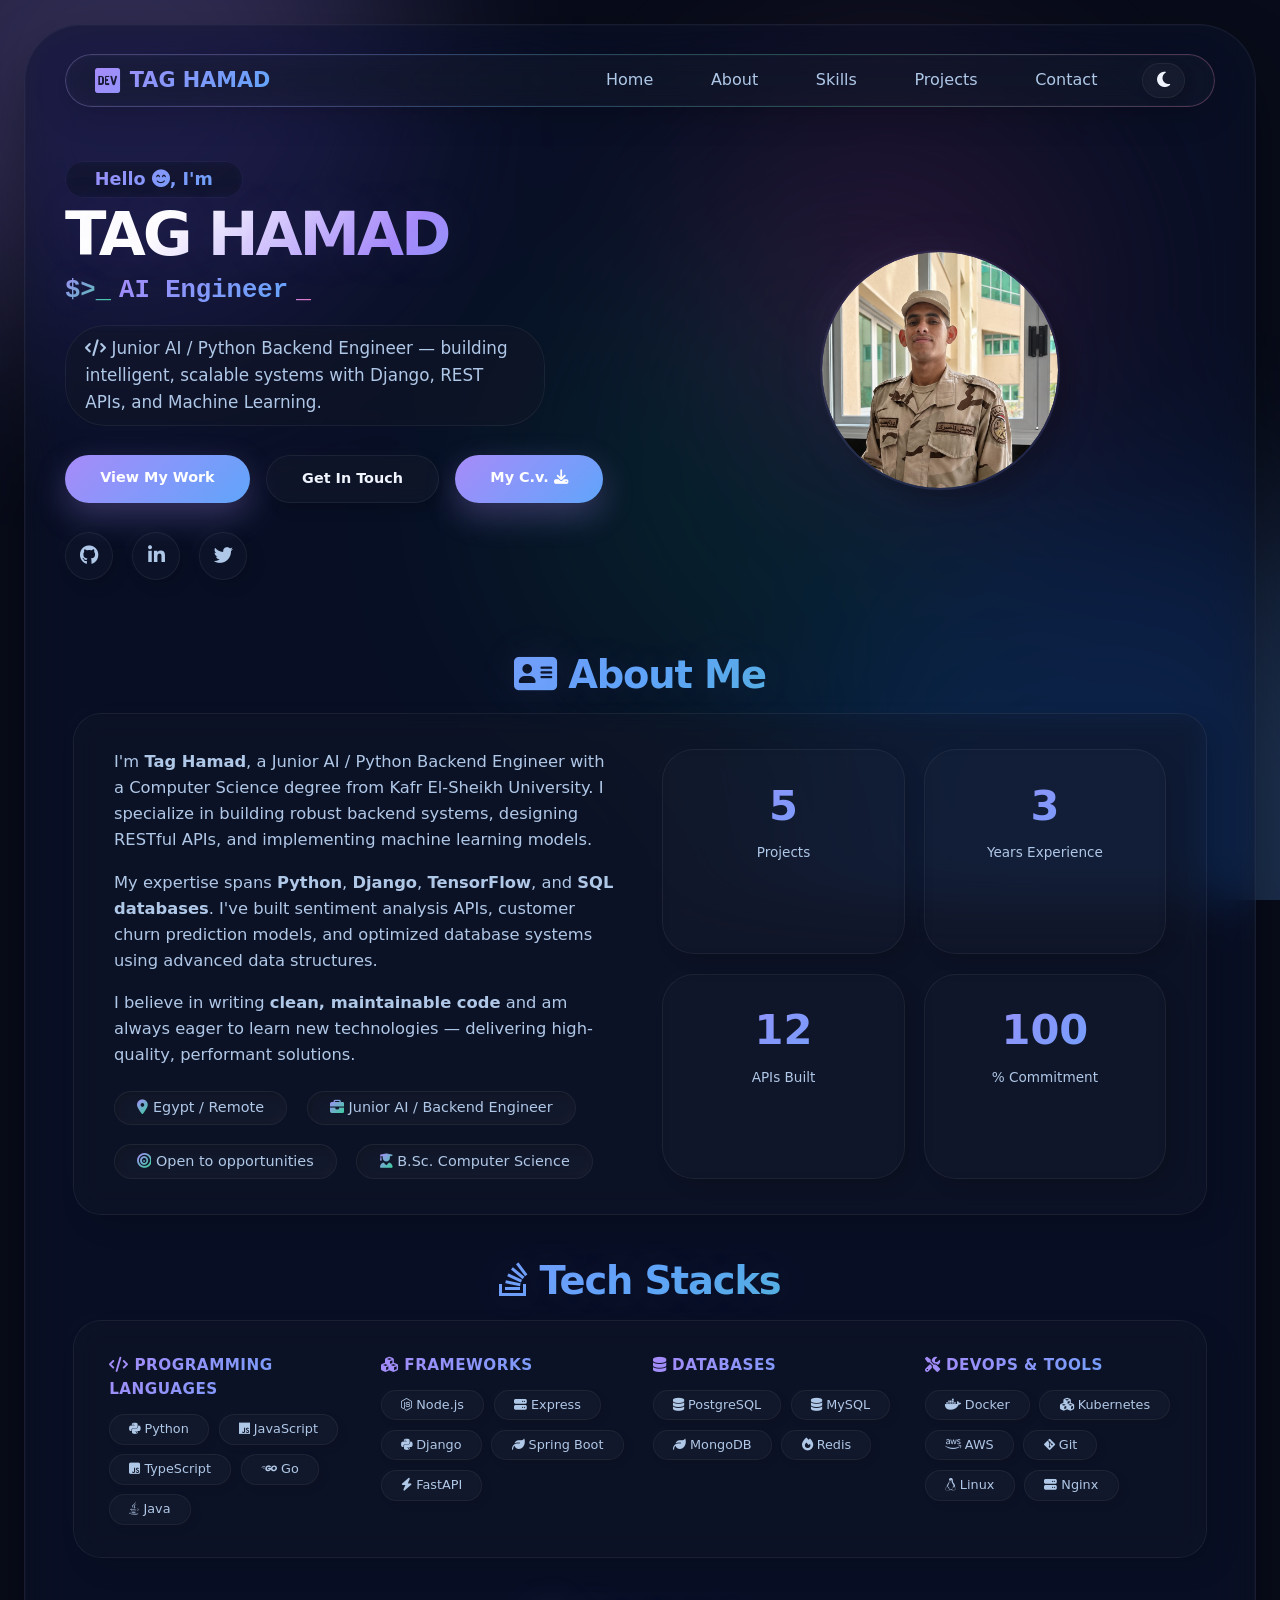
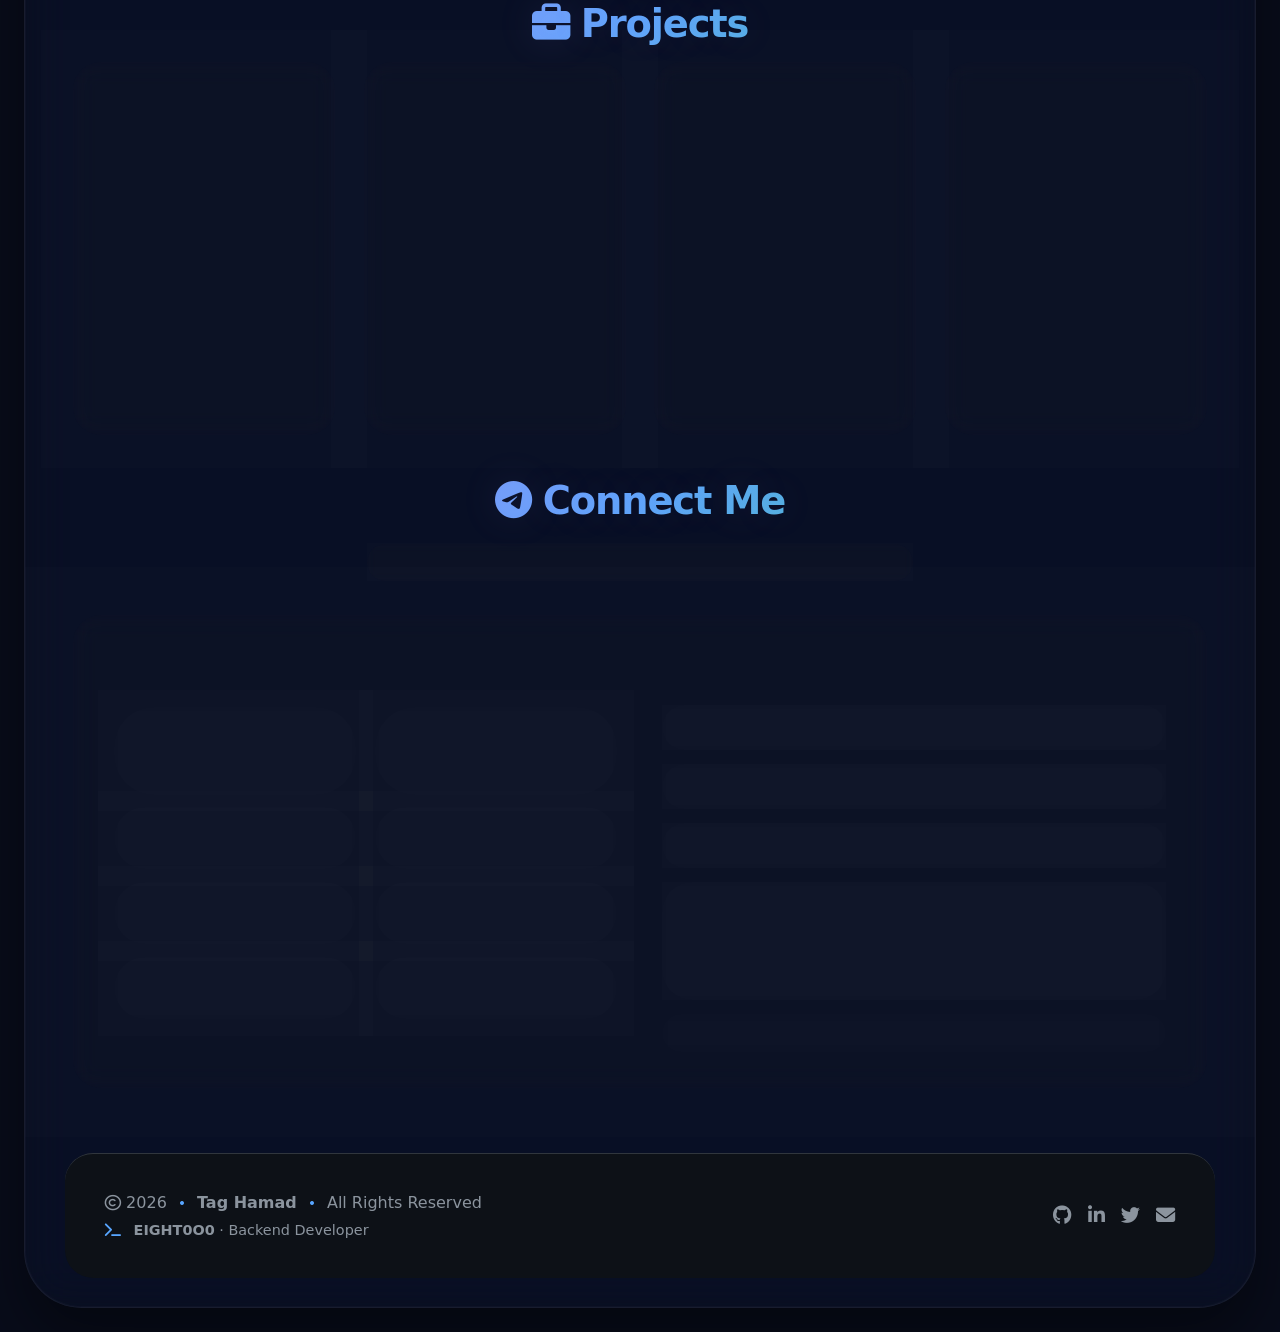
==== index.html @ 9bf2189f "Update index.html" ====
<!DOCTYPE html>
<html lang="en">

<head>
  <meta charset="UTF-8" />
  <meta name="viewport" content="width=device-width, initial-scale=1.0" />
  <link rel="shortcut icon" type="image/png" href="icon.png" />

  <title>Tag Hamad | Backend Developer</title>
  <!-- Font Awesome 6 (free) -->
  <link rel="stylesheet" href="https://cdnjs.cloudflare.com/ajax/libs/font-awesome/6.5.0/css/all.min.css" />
  <style>
    /* ----- RESET & BASE (Neo-Glass Aurora) ----- */
    * {
      margin: 0;
      padding: 0;
      box-sizing: border-box;
    }

    :root {
      --bg-primary: #080c1a;
      --bg-secondary: #0f1628;
      --glass-bg: rgba(13, 19, 35, 0.55);
      --glass-border: rgba(255, 255, 255, 0.06);
      --text-primary: #f0f4ff;
      --text-secondary: #b0c8e8;
      --shadow-light: rgba(255, 255, 255, 0.03);
      --shadow-dark: rgba(0, 0, 0, 0.6);
      --aurora-1: #a78bfa;
      --aurora-2: #60a5fa;
      --aurora-3: #34d399;
      --aurora-4: #f472b6;
      --neumo-light: rgba(255, 255, 255, 0.04);
      --neumo-dark: rgba(0, 0, 0, 0.4);
      --radius: 28px;
      --transition: 0.3s cubic-bezier(0.25, 0.46, 0.45, 0.94);
    }

    [data-theme="light"] {
      --bg-primary: #eef2f8;
      --bg-secondary: #ffffff;
      --glass-bg: rgba(255, 255, 255, 0.45);
      --glass-border: rgba(255, 255, 255, 0.15);
      --text-primary: #0b1a2e;
      --text-secondary: #2c405e;
      --shadow-light: rgba(255, 255, 255, 0.4);
      --shadow-dark: rgba(0, 0, 0, 0.08);
      --neumo-light: rgba(255, 255, 255, 0.5);
      --neumo-dark: rgba(0, 0, 0, 0.08);
    }

    body {
      font-family: 'Segoe UI', system-ui, -apple-system, sans-serif;
      background: var(--bg-primary);
      color: var(--text-primary);
      line-height: 1.6;
      transition: background 0.4s, color 0.4s;
      min-height: 100vh;
      padding: 1.5rem;
      position: relative;
      overflow-x: hidden;
    }

    /* ----- AURORA BACKGROUND (animated) ----- */
    .aurora-bg {
      position: fixed;
      inset: 0;
      z-index: 0;
      pointer-events: none;
      overflow: hidden;
    }

    .aurora-bg .layer {
      position: absolute;
      border-radius: 50%;
      filter: blur(100px);
      opacity: 0.25;
      animation: auroraDrift 22s ease-in-out infinite alternate;
    }

    .aurora-bg .l1 {
      width: 550px;
      height: 550px;
      top: -200px;
      left: -150px;
      background: var(--aurora-1);
      animation-duration: 26s;
    }

    .aurora-bg .l2 {
      width: 650px;
      height: 650px;
      bottom: -250px;
      right: -150px;
      background: var(--aurora-2);
      animation-duration: 30s;
      animation-delay: -6s;
    }

    .aurora-bg .l3 {
      width: 450px;
      height: 450px;
      top: 30%;
      left: 40%;
      background: var(--aurora-3);
      animation-duration: 20s;
      animation-delay: -10s;
      opacity: 0.15;
    }

    .aurora-bg .l4 {
      width: 400px;
      height: 400px;
      top: 10%;
      right: 15%;
      background: var(--aurora-4);
      animation-duration: 24s;
      animation-delay: -4s;
      opacity: 0.18;
    }

    @keyframes auroraDrift {
      0% {
        transform: translate(0, 0) scale(1) rotate(0deg);
      }

      33% {
        transform: translate(40px, -50px) scale(1.15) rotate(6deg);
      }

      66% {
        transform: translate(-30px, 30px) scale(0.9) rotate(-4deg);
      }

      100% {
        transform: translate(20px, -20px) scale(1.08) rotate(3deg);
      }
    }

    /* ----- GLASS WRAPPER (neumorphic + glass) ----- */
    .glass-wrapper {
      max-width: 1300px;
      margin: 0 auto;
      background: var(--glass-bg);
      backdrop-filter: blur(24px) saturate(200%);
      -webkit-backdrop-filter: blur(24px) saturate(200%);
      border-radius: 3.6rem;
      padding: 1.8rem 2.5rem 1.8rem;
      border: 1px solid var(--glass-border);
      box-shadow:
        0 30px 60px rgba(0, 0, 0, 0.4),
        inset 0 0 0 1px rgba(255, 255, 255, 0.02);
      transition: background 0.4s, box-shadow 0.4s;
      position: relative;
      z-index: 1;
    }

    .container {
      max-width: 1200px;
      margin: 0 auto;
      padding: 0 8px;
    }

    a {
      text-decoration: none;
      color: inherit;
    }

    /* ----- TYPOGRAPHY (aurora gradients) ----- */
    .section-title {
      font-size: 2.4rem;
      font-weight: 700;
      text-align: center;
      margin-bottom: 0.5rem;
      letter-spacing: -0.03em;
      background: linear-gradient(135deg, var(--aurora-1), var(--aurora-2), var(--aurora-3));
      -webkit-background-clip: text;
      -webkit-text-fill-color: transparent;
      background-clip: text;
      text-shadow: 0 0 40px rgba(167, 139, 250, 0.12);
    }

    /* ----- NAV (glass + neumorphic) ----- */
    .navbar {
      margin-bottom: 2.2rem;
      background: rgba(255, 255, 255, 0.02);
      backdrop-filter: blur(18px);
      -webkit-backdrop-filter: blur(18px);
      border-radius: 80px;
      padding: 0.5rem 1.8rem;
      border: 1px solid var(--glass-border);
      box-shadow:
        0 8px 32px rgba(0, 0, 0, 0.2),
        inset 0 0 0 1px rgba(255, 255, 255, 0.02);
      transition: background 0.3s;
      position: relative;
    }

    .navbar::before {
      content: '';
      position: absolute;
      inset: -1px;
      border-radius: 80px;
      padding: 1px;
      background: linear-gradient(90deg, var(--aurora-1), var(--aurora-2), var(--aurora-3), var(--aurora-4));
      -webkit-mask: linear-gradient(#fff 0 0) content-box, linear-gradient(#fff 0 0);
      -webkit-mask-composite: xor;
      mask-composite: exclude;
      pointer-events: none;
      opacity: 0.25;
    }

    .nav-container {
      display: flex;
      justify-content: space-between;
      align-items: center;
      flex-wrap: wrap;
    }

    .logo {
      display: flex;
      align-items: center;
      gap: 10px;
      font-weight: 700;
      font-size: 1.3rem;
      background: linear-gradient(135deg, var(--aurora-1), var(--aurora-2));
      -webkit-background-clip: text;
      -webkit-text-fill-color: transparent;
      background-clip: text;
    }

    .logo-icon {
      width: 32px;
      height: 32px;
      object-fit: contain;
      filter: drop-shadow(0 0 16px rgba(167, 139, 250, 0.4));
    }

    .nav-links {
      display: flex;
      gap: 2rem;
      align-items: center;
      list-style: none;
    }

    .nav-links a {
      font-weight: 500;
      color: var(--text-secondary);
      padding: 0.4rem 0.8rem;
      border-radius: 40px;
      transition: var(--transition);
      position: relative;
    }

    .nav-links a::after {
      content: '';
      position: absolute;
      bottom: 2px;
      left: 50%;
      width: 0;
      height: 2px;
      background: linear-gradient(90deg, var(--aurora-1), var(--aurora-2));
      transition: var(--transition);
      transform: translateX(-50%);
    }

    .nav-links a:hover {
      color: var(--text-primary);
    }

    .nav-links a:hover::after {
      width: 60%;
    }

    .theme-toggle {
      background: rgba(255, 255, 255, 0.02);
      border: 1px solid var(--glass-border);
      color: var(--text-primary);
      padding: 6px 14px;
      border-radius: 40px;
      cursor: pointer;
      font-size: 1.1rem;
      backdrop-filter: blur(6px);
      transition: var(--transition);
      box-shadow: 4px 4px 8px rgba(0, 0, 0, 0.15), -4px -4px 8px rgba(255, 255, 255, 0.02);
    }

    .theme-toggle:hover {
      border-color: var(--aurora-1);
      box-shadow: inset 4px 4px 8px rgba(0, 0, 0, 0.15), inset -4px -4px 8px rgba(255, 255, 255, 0.02);
    }

    /* Hamburger – clean & transforms to X */
    .hamburger {
      display: none;
      flex-direction: column;
      gap: 5px;
      cursor: pointer;
      padding: 6px 8px;
      border-radius: 12px;
      background: transparent;
      border: none;
      transition: var(--transition);
    }

    .hamburger span {
      display: block;
      width: 28px;
      height: 3px;
      background: var(--text-primary);
      border-radius: 6px;
      transition: 0.3s ease;
      transform-origin: center;
    }

    /* X state (active) */
    .hamburger.active span:nth-child(1) {
      transform: rotate(45deg) translate(5px, 5px);
    }

    .hamburger.active span:nth-child(2) {
      opacity: 0;
      transform: scaleX(0);
    }

    .hamburger.active span:nth-child(3) {
      transform: rotate(-45deg) translate(6px, -6px);
    }

    /* ----- HERO ----- */
    .hero {
      padding: 1.2rem 0 2rem;
    }

    .hero-container {
      display: grid;
      grid-template-columns: 1fr 1fr;
      gap: 3rem;
      align-items: center;
    }

    .hero-greeting {
      display: inline-block;
      padding: 0.2rem 1.8rem;
      border-radius: 60px;
      font-size: 1.1rem;
      font-weight: 600;
      background: linear-gradient(135deg, var(--aurora-1), var(--aurora-2));
      -webkit-background-clip: text;
      -webkit-text-fill-color: transparent;
      background-clip: text;
      border: 1px solid rgba(167, 139, 250, 0.08);
      backdrop-filter: blur(4px);
    }

    .hero-name {
      font-size: 3.8rem;
      font-weight: 800;
      letter-spacing: -0.05em;
      line-height: 1.1;
      background: linear-gradient(135deg, #fff 20%, var(--aurora-1), var(--aurora-2));
      -webkit-background-clip: text;
      -webkit-text-fill-color: transparent;
      background-clip: text;
      margin: 0.2rem 0 0.2rem;
      text-shadow: 0 0 50px rgba(167, 139, 250, 0.1);
    }

    .hero-title-wrapper {
      display: flex;
      align-items: center;
      gap: 8px;
      font-family: 'Courier New', monospace;
      font-size: 1.6rem;
      font-weight: 600;
      margin: 0.2rem 0 0.8rem;
      flex-wrap: wrap;
    }

    .prompt {
      background: linear-gradient(135deg, var(--aurora-1), var(--aurora-3));
      -webkit-background-clip: text;
      -webkit-text-fill-color: transparent;
      background-clip: text;
      text-shadow: 0 0 30px rgba(167, 139, 250, 0.2);
    }

    #typingText {
      background: linear-gradient(135deg, var(--aurora-1), var(--aurora-2));
      -webkit-background-clip: text;
      -webkit-text-fill-color: transparent;
      background-clip: text;
      white-space: nowrap;
      overflow: hidden;
      text-overflow: ellipsis;
      max-width: 280px;
    }

    .cursor {
      display: inline-block;
      font-size: 1.6rem;
      font-weight: 700;
      animation: blink 0.8s step-end infinite;
      background: linear-gradient(135deg, var(--aurora-1), var(--aurora-4));
      -webkit-background-clip: text;
      -webkit-text-fill-color: transparent;
      background-clip: text;
    }

    .cursor::before {
      content: '_';
    }

    @keyframes blink {

      0%,
      100% {
        opacity: 1;
      }

      50% {
        opacity: 0;
      }
    }

    .hero-desc {
      color: var(--text-secondary);
      font-size: 1.05rem;
      max-width: 480px;
      margin-bottom: 1.8rem;
      padding: 0.6rem 1.2rem;
      border-radius: 40px;
      background: rgba(255, 255, 255, 0.01);
      border: 1px solid var(--glass-border);
      backdrop-filter: blur(4px);
    }

    .hero-buttons {
      display: flex;
      flex-wrap: wrap;
      gap: 1rem;
      margin-bottom: 1.8rem;
    }

    .btn {
      display: inline-block;
      padding: 0.7rem 2.2rem;
      border-radius: 60px;
      font-weight: 700;
      font-size: 0.9rem;
      background: rgba(255, 255, 255, 0.02);
      border: 1px solid var(--glass-border);
      backdrop-filter: blur(8px);
      color: var(--text-primary);
      transition: var(--transition);
      cursor: pointer;
      box-shadow: 6px 6px 14px rgba(0, 0, 0, 0.2), -6px -6px 14px rgba(255, 255, 255, 0.02);
    }

    .btn-primary {
      background: linear-gradient(135deg, var(--aurora-1), var(--aurora-2));
      color: #fff;
      border: none;
      box-shadow: 0 12px 32px rgba(167, 139, 250, 0.3), 6px 6px 14px rgba(0, 0, 0, 0.15);
    }

    .btn-primary:hover {
      transform: translateY(-3px) scale(1.02);
      box-shadow: 0 18px 44px rgba(167, 139, 250, 0.45);
    }

    .btn-secondary {
      background: rgba(255, 255, 255, 0.02);
      backdrop-filter: blur(8px);
    }

    .btn-secondary:hover {
      border-color: var(--aurora-1);
      color: var(--aurora-1);
      transform: translateY(-3px);
      box-shadow: inset 4px 4px 8px rgba(0, 0, 0, 0.15), inset -4px -4px 8px rgba(255, 255, 255, 0.02);
    }

    .hero-social {
      display: flex;
      gap: 1.2rem;
    }

    .hero-social a {
      display: flex;
      align-items: center;
      justify-content: center;
      width: 48px;
      height: 48px;
      border-radius: 50%;
      background: rgba(255, 255, 255, 0.02);
      border: 1px solid var(--glass-border);
      color: var(--text-secondary);
      font-size: 1.2rem;
      transition: var(--transition);
      box-shadow: 6px 6px 14px rgba(0, 0, 0, 0.15), -6px -6px 14px rgba(255, 255, 255, 0.02);
    }

    .hero-social a:hover {
      background: linear-gradient(135deg, var(--aurora-1), var(--aurora-2));
      color: #fff;
      border-color: transparent;
      transform: translateY(-4px) scale(1.05);
      box-shadow: 0 12px 32px rgba(167, 139, 250, 0.3);
    }

    .avatar-circle {
      width: 240px;
      height: 240px;
      border-radius: 50%;
      background: rgba(255, 255, 255, 0.02);
      border: 2px solid rgba(167, 139, 250, 0.1);
      box-shadow:
        0 0 60px rgba(167, 139, 250, 0.05),
        12px 12px 24px rgba(0, 0, 0, 0.3),
        -12px -12px 24px rgba(255, 255, 255, 0.02);
      display: flex;
      align-items: center;
      justify-content: center;
      overflow: hidden;
      transition: var(--transition);
      margin: 0 auto;
      position: relative;
    }

    .avatar-circle::after {
      content: '';
      position: absolute;
      inset: -3px;
      border-radius: 50%;
      padding: 3px;
      background: linear-gradient(135deg, var(--aurora-1), var(--aurora-2), var(--aurora-3));
      -webkit-mask: linear-gradient(#fff 0 0) content-box, linear-gradient(#fff 0 0);
      -webkit-mask-composite: xor;
      mask-composite: exclude;
      opacity: 0.2;
      animation: rotateBorder 10s linear infinite;
    }

    @keyframes rotateBorder {
      0% {
        transform: rotate(0deg);
      }

      100% {
        transform: rotate(360deg);
      }
    }

    .avatar-circle img {
      width: 100%;
      height: 100%;
      object-fit: cover;
      border-radius: 50%;
    }

    .avatar-circle:hover {
      transform: scale(1.02);
      box-shadow: 0 0 80px rgba(167, 139, 250, 0.12), 16px 16px 32px rgba(0, 0, 0, 0.3);
    }

    /* ----- ABOUT (glass + neumorphic) ----- */
    .about {
      margin: 2rem 0;
    }

    .about-grid {
      display: grid;
      grid-template-columns: 1fr 1fr;
      gap: 2.8rem;
      background: rgba(255, 255, 255, 0.01);
      backdrop-filter: blur(12px);
      border-radius: var(--radius);
      padding: 2.2rem 2.5rem;
      border: 1px solid var(--glass-border);
      box-shadow: 12px 12px 24px rgba(0, 0, 0, 0.15), -12px -12px 24px rgba(255, 255, 255, 0.01);
      transition: background 0.3s, box-shadow 0.3s;
    }

    .about-text p {
      color: var(--text-secondary);
      margin-bottom: 1rem;
      font-size: 1.02rem;
    }

    .about-details {
      display: flex;
      flex-wrap: wrap;
      gap: 1.2rem;
      margin-top: 1.4rem;
    }

    .about-details div {
      padding: 0.3rem 1.4rem;
      border-radius: 60px;
      background: rgba(255, 255, 255, 0.02);
      border: 1px solid var(--glass-border);
      backdrop-filter: blur(4px);
      font-size: 0.9rem;
      color: var(--text-secondary);
      box-shadow: inset 4px 4px 8px rgba(0, 0, 0, 0.08), inset -4px -4px 8px rgba(255, 255, 255, 0.02);
    }

    .about-details span {
      background: linear-gradient(135deg, var(--aurora-1), var(--aurora-3));
      -webkit-background-clip: text;
      -webkit-text-fill-color: transparent;
      background-clip: text;
    }

    .about-stats {
      display: grid;
      grid-template-columns: 1fr 1fr;
      gap: 1.2rem;
    }

    .stat-card {
      background: rgba(255, 255, 255, 0.01);
      backdrop-filter: blur(8px);
      border-radius: 2rem;
      padding: 1.4rem 0.5rem;
      text-align: center;
      border: 1px solid var(--glass-border);
      transition: var(--transition);
      box-shadow: 8px 8px 16px rgba(0, 0, 0, 0.1), -8px -8px 16px rgba(255, 255, 255, 0.01);
    }

    .stat-card:hover {
      border-color: var(--aurora-1);
      transform: translateY(-4px);
      box-shadow: 12px 12px 24px rgba(0, 0, 0, 0.15), -12px -12px 24px rgba(255, 255, 255, 0.01);
    }

    .stat-number {
      font-size: 2.6rem;
      font-weight: 800;
      background: linear-gradient(135deg, var(--aurora-1), var(--aurora-2));
      -webkit-background-clip: text;
      -webkit-text-fill-color: transparent;
      background-clip: text;
      display: block;
    }

    .stat-label {
      color: var(--text-secondary);
      font-weight: 500;
      font-size: 0.85rem;
    }

    /* ----- SKILLS ----- */
    .skills {
      margin: 2.2rem 0;
    }

    .skills-grid {
      display: grid;
      grid-template-columns: repeat(4, 1fr);
      gap: 1.6rem;
      background: rgba(255, 255, 255, 0.01);
      backdrop-filter: blur(12px);
      border-radius: var(--radius);
      padding: 2rem 2.2rem;
      border: 1px solid var(--glass-border);
      box-shadow: 12px 12px 24px rgba(0, 0, 0, 0.12), -12px -12px 24px rgba(255, 255, 255, 0.01);
    }

    .skill-category h3 {
      background: linear-gradient(135deg, var(--aurora-1), var(--aurora-2));
      -webkit-background-clip: text;
      -webkit-text-fill-color: transparent;
      background-clip: text;
      font-size: 0.95rem;
      text-transform: uppercase;
      letter-spacing: 0.5px;
      margin-bottom: 0.8rem;
    }

    .skill-tags {
      display: flex;
      flex-wrap: wrap;
      gap: 0.6rem;
    }

    .skill-tags span {
      background: rgba(255, 255, 255, 0.02);
      border: 1px solid var(--glass-border);
      padding: 0.25rem 1.2rem;
      border-radius: 30px;
      font-size: 0.8rem;
      color: var(--text-secondary);
      backdrop-filter: blur(4px);
      transition: var(--transition);
      box-shadow: 4px 4px 8px rgba(0, 0, 0, 0.06), -4px -4px 8px rgba(255, 255, 255, 0.01);
    }

    .skill-tags span:hover {
      border-color: var(--aurora-1);
      color: var(--text-primary);
      box-shadow: inset 4px 4px 8px rgba(0, 0, 0, 0.06), inset -4px -4px 8px rgba(255, 255, 255, 0.01);
    }

    /* ----- PROJECTS ----- */
    .projects {
      margin: 2.2rem 0;
    }

    .projects-grid {
      display: grid;
      grid-template-columns: repeat(auto-fill, minmax(250px, 1fr));
      gap: 1.8rem;
    }

    .project-card {
      background: rgba(255, 255, 255, 0.01);
      backdrop-filter: blur(12px);
      border-radius: var(--radius);
      padding: 1.8rem 1.6rem;
      border: 1px solid var(--glass-border);
      transition: var(--transition);
      box-shadow: 8px 8px 16px rgba(0, 0, 0, 0.1), -8px -8px 16px rgba(255, 255, 255, 0.01);
    }

    .project-card:hover {
      transform: translateY(-8px);
      border-color: var(--aurora-1);
      box-shadow: 16px 16px 32px rgba(0, 0, 0, 0.15), -16px -16px 32px rgba(255, 255, 255, 0.01);
    }

    .project-icon {
      font-size: 2.2rem;
      background: linear-gradient(135deg, var(--aurora-1), var(--aurora-2));
      -webkit-background-clip: text;
      -webkit-text-fill-color: transparent;
      background-clip: text;
      margin-bottom: 0.6rem;
    }

    .project-card h3 {
      font-size: 1.2rem;
      margin-bottom: 0.4rem;
    }

    .project-card p {
      color: var(--text-secondary);
      font-size: 0.9rem;
      margin-bottom: 1rem;
    }

    .project-tags {
      display: flex;
      flex-wrap: wrap;
      gap: 0.4rem;
      margin-bottom: 1rem;
    }

    .project-tags span {
      background: rgba(255, 255, 255, 0.02);
      padding: 0.1rem 0.9rem;
      border-radius: 30px;
      font-size: 0.7rem;
      border: 1px solid var(--glass-border);
      color: var(--text-secondary);
      box-shadow: 2px 2px 4px rgba(0, 0, 0, 0.04), -2px -2px 4px rgba(255, 255, 255, 0.01);
    }

    .project-link {
      background: linear-gradient(135deg, var(--aurora-1), var(--aurora-2));
      -webkit-background-clip: text;
      -webkit-text-fill-color: transparent;
      background-clip: text;
      font-weight: 600;
      border-bottom: 2px solid transparent;
      transition: var(--transition);
    }

    .project-link:hover {
      border-bottom-color: var(--aurora-1);
    }

    /* ===== CONTACT (updated with centered column titles) ===== */
    .contact {
      margin: 2.2rem 0 1rem;
    }

    .contact-sub {
      text-align: center;
      color: var(--text-secondary);
      font-size: 1.1rem;
      margin: 0.25rem auto 2.2rem auto;
      display: inline-block;
      padding: 0.2rem 2rem;
      border-radius: 60px;
      background: rgba(255, 255, 255, 0.01);
      border: 1px solid var(--glass-border);
      backdrop-filter: blur(4px);
      width: auto;
    }

    .contact-sub-wrapper {
      text-align: center;
    }

    .contact-grid {
      display: grid;
      grid-template-columns: 1fr 1fr;
      gap: 2.8rem;
      background: rgba(255, 255, 255, 0.01);
      backdrop-filter: blur(12px);
      border-radius: var(--radius);
      padding: 2.2rem 2.5rem;
      border: 1px solid var(--glass-border);
      box-shadow: 12px 12px 24px rgba(0, 0, 0, 0.12), -12px -12px 24px rgba(255, 255, 255, 0.01);
    }

    .column-title {
      font-size: 1.4rem;
      font-weight: 700;
      text-align: center;
      margin-bottom: 1.2rem;
      letter-spacing: -0.02em;
      background: linear-gradient(135deg, var(--aurora-1), var(--aurora-2));
      -webkit-background-clip: text;
      -webkit-text-fill-color: transparent;
      background-clip: text;
    }

    .contact-items-grid {
      display: grid;
      grid-template-columns: 1fr 1fr;
      gap: 0.8rem 1.2rem;
    }

    .contact-item {
      display: flex;
      align-items: center;
      gap: 12px;
      padding: 0.6rem 1rem;
      background: rgba(255, 255, 255, 0.01);
      border-radius: 40px;
      border: 1px solid var(--glass-border);
      backdrop-filter: blur(4px);
      transition: var(--transition);
      box-shadow: 4px 4px 8px rgba(0, 0, 0, 0.06), -4px -4px 8px rgba(255, 255, 255, 0.01);
    }

    .contact-item:hover {
      border-color: var(--aurora-1);
      transform: translateY(-2px);
      box-shadow: 8px 8px 16px rgba(0, 0, 0, 0.08), -8px -8px 16px rgba(255, 255, 255, 0.01);
    }

    .contact-item i {
      font-size: 1.1rem;
      width: 34px;
      height: 34px;
      display: flex;
      align-items: center;
      justify-content: center;
      background: linear-gradient(135deg, var(--aurora-1), var(--aurora-2));
      -webkit-background-clip: text;
      -webkit-text-fill-color: transparent;
      background-clip: text;
      flex-shrink: 0;
    }

    .contact-item h4 {
      font-size: 0.6rem;
      text-transform: uppercase;
      color: var(--text-secondary);
      letter-spacing: 0.3px;
    }

    .contact-item a {
      font-size: 0.8rem;
      color: var(--text-primary);
      word-break: break-word;
    }

    .contact-item a:hover {
      color: var(--aurora-1);
    }

    .contact-form {
      display: flex;
      flex-direction: column;
      gap: 0.9rem;
    }

    .contact-form input,
    .contact-form textarea {
      padding: 0.8rem 1.2rem;
      border-radius: 60px;
      background: rgba(255, 255, 255, 0.01);
      border: 1px solid var(--glass-border);
      color: var(--text-primary);
      font-size: 0.95rem;
      backdrop-filter: blur(4px);
      outline: none;
      transition: var(--transition);
      box-shadow: inset 4px 4px 8px rgba(0, 0, 0, 0.06), inset -4px -4px 8px rgba(255, 255, 255, 0.01);
    }

    .contact-form input:focus,
    .contact-form textarea:focus {
      border-color: var(--aurora-1);
      box-shadow: 0 0 0 3px rgba(167, 139, 250, 0.04), inset 4px 4px 8px rgba(0, 0, 0, 0.06);
    }

    .contact-form textarea {
      border-radius: 30px;
      resize: vertical;
    }

    .contact-form .btn {
      align-self: flex-start;
    }

    /* ----- FOOTER ----- */
    .footer {
      background: #0d1117;
      color: #8b949e;
      padding: 2rem 0;
      border-top: 1px solid #30363d;
      border-radius: var(--radius);
      margin-top: 4rem;
    }

    .footer-inner {
      max-width: 1200px;
      margin: 0 auto;
      padding: 0 2rem;
      display: flex;
      justify-content: space-between;
      align-items: center;
      flex-wrap: wrap;
      gap: 1rem;
    }

    .footer-info {
      text-align: left;
    }

    .footer-info p {
      margin: 0.25rem 0;
    }

    .footer-tagline {
      font-size: 0.9rem;
      color: #8b949e;
    }

    .footer-tagline i {
      color: #58a6ff;
      margin-right: 0.5rem;
    }

    .footer-social {
      display: flex;
      gap: 1rem;
    }

    .footer-social a {
      color: #8b949e;
      font-size: 1.2rem;
      transition: color 0.3s ease;
      text-decoration: none;
    }

    .footer-social a:hover {
      color: #58a6ff;
    }

    @media (max-width: 768px) {
      .footer-inner {
        flex-direction: column;
        text-align: center;
      }

      .footer-info {
        text-align: center;
      }
    }

    /* ----- RESPONSIVE (mobile first) ----- */
    @media (max-width: 1024px) {
      .hero-container {
        grid-template-columns: 1fr;
        text-align: left;
      }

      .hero-content {
        display: flex;
        flex-direction: column;
        align-items: flex-start;
      }

      .hero-desc {
        max-width: 100%;
      }

      .hero-buttons {
        justify-content: flex-start;
      }

      .hero-social {
        justify-content: flex-start;
      }

      .about-grid {
        grid-template-columns: 1fr;
      }

      .skills-grid {
        grid-template-columns: repeat(2, 1fr);
      }

      .contact-grid {
        grid-template-columns: 1fr;
      }

      .contact-items-grid {
        grid-template-columns: 1fr 1fr;
      }
    }

    @media (max-width: 768px) {
      .glass-wrapper {
        padding: 1rem;
      }

      .nav-container {
        flex-wrap: wrap;
        justify-content: space-between;
      }

      .logo {
        font-size: 1rem;
        flex: 1;
        justify-content: center;
        margin: 0 auto;
      }

      .hamburger {
        display: flex;
        order: 2;
        margin-left: auto;
      }

      .nav-links {
        display: none;
        flex-direction: column;
        width: 100%;
        background: var(--glass-bg);
        color: var(--text-primary);
        backdrop-filter: blur(20px);
        padding: 1rem;
        border-radius: 40px;
        margin-top: 0.6rem;
        gap: 0.8rem;
        border: 1px solid var(--glass-border);
        order: 3;
      }

      .nav-links.active {
        display: flex;
      }

      .nav-links a {
        color: var(--text-secondary);
      }

      .nav-links a:hover,
      .nav-links a:focus {
        color: var(--text-primary);
      }

      .nav-links .theme-toggle {
        align-self: center;
        margin-top: 0.2rem;
      }

      .hero-name {
        font-size: 2.8rem;
      }

      .hero-title-wrapper {
        font-size: 1.3rem;
        flex-wrap: wrap;
      }

      #typingText {
        max-width: 200px;
      }

      .avatar-circle {
        width: 180px;
        height: 180px;
      }

      .contact-grid {
        padding: 1.5rem;
        gap: 1.8rem;
      }

      .contact-items-grid {
        grid-template-columns: 1fr;
        gap: 0.6rem;
      }

      .contact-item {
        padding: 0.5rem 0.8rem;
        gap: 10px;
      }

      .contact-item i {
        width: 28px;
        height: 28px;
        font-size: 0.95rem;
      }

      .contact-item h4 {
        font-size: 0.55rem;
      }

      .contact-item a {
        font-size: 0.75rem;
        word-break: break-word;
      }

      .column-title {
        font-size: 1rem;
        margin-bottom: 0.8rem;
      }

      .contact-form .btn {
        width: 100% !important;
        justify-content: center;
        text-align: center;
        align-self: stretch;
      }

      .contact-form input,
      .contact-form textarea {
        font-size: 0.9rem;
        padding: 0.6rem 1rem;
      }
    }

    @media (max-width: 480px) {
      .hero-name {
        font-size: 1.8rem;
      }

      .section-title {
        font-size: 1.8rem;
      }

      .skills-grid {
        grid-template-columns: 1fr;
      }

      .about-stats {
        grid-template-columns: 1fr 1fr;
      }

      .stat-number {
        font-size: 1rem;
      }

      .column-title {
        font-size: 1rem;
      }

      .contact-item {
        padding: 0.4rem 0.6rem;
        gap: 8px;
      }

      .contact-item i {
        width: 24px;
        height: 24px;
        font-size: 0.85rem;
      }

      .contact-item a {
        font-size: 0.7rem;
      }
    }
  </style>
</head>

<body>

  <!-- AURORA BACKGROUND -->
  <div class="aurora-bg">
    <div class="layer l1"></div>
    <div class="layer l2"></div>
    <div class="layer l3"></div>
    <div class="layer l4"></div>
  </div>

  <!-- MAIN GLASS WRAPPER -->
  <div class="glass-wrapper">

    <!-- ===== NAV ===== -->
    <nav class="navbar">
      <div class="nav-container">
        <a href="#" class="logo">
          <i class="fa-brands fa-dev" style="font-size: 1.8rem;"></i>
          <span>TAG HAMAD</span>
        </a>
        <button class="hamburger" id="hamburger" aria-label="Toggle navigation">
          <span></span><span></span><span></span>
        </button>
        <ul class="nav-links" id="navLinks">
          <li><a href="#home">Home</a></li>
          <li><a href="#about">About</a></li>
          <li><a href="#skills">Skills</a></li>
          <li><a href="#projects">Projects</a></li>
          <li><a href="#contact">Contact</a></li>
          <li><button class="theme-toggle" id="themeToggle">🌙</button></li>
        </ul>
      </div>
    </nav>

    <!-- ===== HERO 👋  ===== -->
    <section id="home" class="hero">
      <div class="hero-container">
        <div class="hero-content">
          <p class="hero-greeting">Hello <i class="fas fa-face-smile-beam"></i>, I'm</p>
          <h1 class="hero-name">TAG HAMAD</h1>
          <div class="hero-title-wrapper">
            <span class="prompt">
              $&gt;_
            </span>
            <span id="typingText"></span>
            <span class="cursor"></span>
          </div>
          <p class="hero-desc">
            <i class="fa-solid fa-code"></i> Junior AI / Python Backend Engineer — building intelligent, scalable
            systems with Django, REST APIs, and
            Machine Learning.
          </p>
          <div class="hero-buttons">
            <a href="#projects" class="btn btn-primary">View My Work</a>
            <a href="#contact" class="btn btn-secondary">Get In Touch</a>
            <a href="Tag_Hamad_Resume.pdf" download class="btn btn-primary"> My C.v. <i
                class="fa-solid fa-download"></i></i></a>
          </div>
          <div class="hero-social">
            <a href="https://github.com/Eight0o0" aria-label="GitHub"><i class="fab fa-github"></i></a>
            <a href="https://linkedin.com/in/Eight0o0" aria-label="LinkedIn"><i class="fab fa-linkedin-in"></i></a>
            <a href="https://twitter.com/Eight0o0" aria-label="Twitter"><i class="fab fa-twitter"></i></a>
          </div>
        </div>
        <div class="hero-avatar">
          <div class="avatar-circle">
            <img src="avatar.jpg" alt="Tag Hamad" />
          </div>
        </div>
      </div>
    </section>

    <!-- ===== ABOUT ===== -->
    <section id="about" class="about">
      <div class="container">
        <h2 class="section-title"><i class="fa-solid fa-address-card"></i> About Me</h2>
        <div class="about-grid">
          <div class="about-text">
            <p>
              I'm <strong>Tag Hamad</strong>, a Junior AI / Python Backend Engineer with a Computer Science degree
              from Kafr El-Sheikh University. I specialize in building robust backend systems,
              designing RESTful APIs, and implementing machine learning models.
            </p>
            <p>
              My expertise spans <strong>Python</strong>, <strong>Django</strong>, <strong>TensorFlow</strong>,
              and <strong>SQL databases</strong>. I've built sentiment analysis APIs, customer churn prediction
              models, and optimized database systems using advanced data structures.
            </p>
            <p>
              I believe in writing <strong>clean, maintainable code</strong> and am always eager to learn
              new technologies — delivering high-quality, performant solutions.
            </p>
            <div class="about-details">
              <div><span><i class="fa-solid fa-location-dot"></i></span> Egypt / Remote</div>
              <div><span><i class="fa-solid fa-briefcase"></i></span> Junior AI / Backend Engineer</div>
              <div><span><i class="fa-solid fa-bullseye"></i></span> Open to opportunities</div>
              <div><span><i class="fa-solid fa-user-graduate"></i></span> B.Sc. Computer Science</div>
            </div>
          </div>
          <div class="about-stats">
            <div class="stat-card"><span class="stat-number" data-target="5">0</span><span
                class="stat-label">Projects</span></div>
            <div class="stat-card"><span class="stat-number" data-target="3">0</span><span class="stat-label">Years
                Experience</span></div>
            <div class="stat-card"><span class="stat-number" data-target="12">0</span><span class="stat-label">APIs
                Built</span></div>
            <div class="stat-card"><span class="stat-number" data-target="100">0</span><span class="stat-label">%
                Commitment</span></div>
          </div>
        </div>
      </div>
    </section>

    <!-- ===== SKILLS ===== -->
    <section id="skills" class="skills">
      <div class="container">
        <h2 class="section-title"> <i class="fa-brands fa-stack-overflow"></i> Tech Stacks</h2>
        <div class="skills-grid">
          <div class="skill-category">
            <h3><i class="fa-solid fa-code"></i></i> Programming Languages</h3>
            <div class="skill-tags">
              <span><i class="fab fa-python"></i> Python</span>
              <span><i class="fab fa-js"></i> JavaScript</span>
              <span><i class="fab fa-js-square"></i> TypeScript</span>
              <span><i class="fab fa-golang"></i> Go</span>
              <span><i class="fab fa-java"></i> Java</span>
            </div>
          </div>
          <div class="skill-category">
            <h3><i class="fas fa-cubes"></i> Frameworks</h3>
            <div class="skill-tags">
              <span><i class="fab fa-node-js"></i> Node.js</span>
              <span><i class="fas fa-server"></i> Express</span>
              <span><i class="fab fa-python"></i> Django</span>
              <span><i class="fas fa-leaf"></i> Spring Boot</span>
              <span><i class="fas fa-bolt"></i> FastAPI</span>
            </div>
          </div>
          <div class="skill-category">
            <h3><i class="fas fa-database"></i> Databases</h3>
            <div class="skill-tags">
              <span><i class="fas fa-database"></i> PostgreSQL</span>
              <span><i class="fas fa-database"></i> MySQL</span>
              <span><i class="fas fa-leaf"></i> MongoDB</span>
              <span><i class="fas fa-fire"></i> Redis</span>
            </div>
          </div>
          <div class="skill-category">
            <h3><i class="fas fa-tools"></i> DevOps &amp; Tools</h3>
            <div class="skill-tags">
              <span><i class="fab fa-docker"></i> Docker</span>
              <span><i class="fas fa-cubes"></i> Kubernetes</span>
              <span><i class="fab fa-aws"></i> AWS</span>
              <span><i class="fab fa-git-alt"></i> Git</span>
              <span><i class="fab fa-linux"></i> Linux</span>
              <span><i class="fas fa-server"></i> Nginx</span>
            </div>
          </div>
        </div>
      </div>
    </section>

    <!-- ===== PROJECTS ===== -->
    <section id="projects" class="projects">
      <div class="container">
        <h2 class="section-title">
          <i class="fa-solid fa-briefcase"></i> Projects
        </h2>
        <div class="projects-grid">
          <div class="project-card">
            <div class="project-icon"><i class="fas fa-server"></i></div>
            <h3>E-Commerce API</h3>
            <p>Scalable REST API with JWT, payment integration, and real-time inventory.</p>
            <div class="project-tags">
              <span><i class="fab fa-node-js"></i> Node.js</span>
              <span><i class="fas fa-server"></i> Express</span>
              <span><i class="fas fa-database"></i> PostgreSQL</span>
              <span><i class="fas fa-credit-card"></i> Stripe</span>
            </div>
            <a href="#" class="project-link">View Project <i class="fas fa-arrow-right"></i></a>
          </div>
          <div class="project-card">
            <div class="project-icon"><i class="fas fa-cloud"></i></div>
            <h3>Task Queue System</h3>
            <p>Distributed task processing with Redis and BullMQ, 10k+ jobs/day.</p>
            <div class="project-tags">
              <span><i class="fas fa-fire"></i> Redis</span>
              <span><i class="fas fa-tasks"></i> BullMQ</span>
              <span><i class="fab fa-node-js"></i> Node.js</span>
              <span><i class="fab fa-docker"></i> Docker</span>
            </div>
            <a href="#" class="project-link">View Project <i class="fas fa-arrow-right"></i></a>
          </div>
          <div class="project-card">
            <div class="project-icon"><i class="fas fa-lock"></i></div>
            <h3>Auth Service</h3>
            <p>Microservice with OAuth2, SSO, rate limiting, and session management.</p>
            <div class="project-tags">
              <span><i class="fab fa-python"></i> Python</span>
              <span><i class="fas fa-bolt"></i> FastAPI</span>
              <span><i class="fas fa-key"></i> JWT</span>
              <span><i class="fas fa-leaf"></i> MongoDB</span>
            </div>
            <a href="#" class="project-link">View Project <i class="fas fa-arrow-right"></i></a>
          </div>
          <div class="project-card">
            <div class="project-icon"><i class="fas fa-database"></i></div>
            <h3>Data Pipeline</h3>
            <p>ETL pipeline for large datasets with automated scheduling and monitoring.</p>
            <div class="project-tags">
              <span><i class="fab fa-golang"></i> Go</span>
              <span><i class="fas fa-stream"></i> Kafka</span>
              <span><i class="fas fa-database"></i> PostgreSQL</span>
              <span><i class="fas fa-chart-line"></i> Grafana</span>
            </div>
            <a href="#" class="project-link">View Project <i class="fas fa-arrow-right"></i></a>
          </div>
        </div>
      </div>
    </section>

    <!-- ===== CONTACT ===== -->
    <section id="contact" class="contact">
      <div class="container">
        <h2 class="section-title"><i class="fa-brands fa-telegram"></i> Connect Me</h2>
        <div class="contact-sub-wrapper">
          <p class="contact-sub"><i class="fa-regular fa-lightbulb"></i> Have a project in mind? Let's build something
            great.</p>
        </div>
        <div class="contact-grid">
          <div class="contact-info">
            <div class="column-title"><i class="fa-regular fa-envelope" style="margin-right: 0.5rem;"></i>Contact Me
            </div>
            <div class="contact-items-grid">
              <div class="contact-item"><i class="fas fa-envelope"></i>
                <div>
                  <h4>Email</h4><a href="mailto:Taghamad740@gmail.com">Taghamad740@gmail.com</a>
                </div>
              </div>
              <div class="contact-item"><i class="fab fa-github"></i>
                <div>
                  <h4>GitHub</h4><a href="https://github.com/Eight0o0">Github.com/Eight0o0</a>
                </div>
              </div>
              <div class="contact-item"><i class="fab fa-linkedin-in"></i>
                <div>
                  <h4>LinkedIn</h4><a href="https://linkedin.com/in/Eight0o0">linkedin.com/in/Eight0o0</a>
                </div>
              </div>
              <div class="contact-item"><i class="fab fa-x-twitter"></i>
                <div>
                  <h4>Twitter</h4><a href="https://twitter.com/Eight0o0">@Eight0o0</a>
                </div>
              </div>
              <div class="contact-item"><i class="fab fa-instagram"></i>
                <div>
                  <h4>Instagram</h4><a href="https://instagram.com/Eight0o0">@Eight0o0</a>
                </div>
              </div>
              <div class="contact-item"><i class="fab fa-telegram"></i>
                <div>
                  <h4>Telegram</h4><a href="https://t.me/Eight0o0">@Eight0o0</a>
                </div>
              </div>
              <div class="contact-item"><i class="fab fa-whatsapp"></i>
                <div>
                  <h4>WhatsApp</h4><a href="https://wa.me/201098699506">+20 109 869 9506</a>
                </div>
              </div>
              <div class="contact-item"><i class="fab fa-facebook-f"></i>
                <div>
                  <h4>Facebook</h4><a href="https://facebook.com/Eight808">Facebook.com/Eight808</a>
                </div>
              </div>
            </div>
          </div>
          <form class="contact-form" id="contactForm">
            <div class="column-title" style="margin-bottom: 0.2rem;">
              <i class="fas fa-flag" style="margin-right: 0.5rem;"></i>Suggestions & Feedbacks
            </div>
            <input type="text" placeholder="Your Name" required />
            <input type="email" placeholder="Your Email" required />
            <input type="text" placeholder="Subject" />
            <textarea rows="5" placeholder="Your Message" required></textarea>
            <button type="submit" class="btn btn-primary" style="width:100%;">Send Message</button>
          </form>
        </div>
      </div>
    </section>

    <!-- ===== FOOTER ===== -->
    <footer class="footer">
      <div class="container">
        <div class="footer-inner">
          <div class="footer-info">
            <p>
              <i class="far fa-copyright"></i> 2026
              <i class="fas fa-circle"
                style="font-size: 4px; color: #58a6ff; margin: 0 8px; vertical-align: middle;"></i>
              <strong>Tag Hamad</strong>
              <i class="fas fa-circle"
                style="font-size: 4px; color: #58a6ff; margin: 0 8px; vertical-align: middle;"></i>
              All Rights Reserved
            </p>
            <p class="footer-tagline">
              <i class="fas fa-terminal"></i> <strong>EIGHT0O0</strong> · Backend Developer
            </p>
          </div>
          <div class="footer-social">
            <a href="" aria-label="GitHub"><i class="fab fa-github"></i></a>
            <a href="#" aria-label="LinkedIn"><i class="fab fa-linkedin-in"></i></a>
            <a href="#" aria-label="Twitter"><i class="fab fa-twitter"></i></a>
            <a href="#" aria-label="Email"><i class="fas fa-envelope"></i></a>
          </div>
        </div>
      </div>
    </footer>
  </div>

  <script>
    // ----- THEME TOGGLE (Font Awesome icons) -----
    const toggle = document.getElementById('themeToggle');
    let theme = 'dark';
    function setTheme(t) {
      theme = t;
      document.documentElement.setAttribute('data-theme', t);
      localStorage.setItem('preferred-theme', t);
      toggle.innerHTML = t === 'dark' ? '<i class="fas fa-moon"></i>' : '<i class="fas fa-sun"></i>';
    }
    const saved = localStorage.getItem('preferred-theme') || 'dark';
    setTheme(saved);
    toggle.addEventListener('click', () => setTheme(theme === 'dark' ? 'light' : 'dark'));

    // ----- TYPING (terminal) -----
    const phrases = ["Backend Engineer", "AI Engineer", "Python Developer", "REST API Architect", "Django Developer", "ML Engineer", "Systems Architect"];
    const el = document.getElementById('typingText');
    let idx = 0, charIdx = 0, deleting = false;
    function type() {
      const cur = phrases[idx] || '';
      if (!deleting) {
        charIdx++;
        el.textContent = cur.substring(0, charIdx);
        if (charIdx === cur.length) { deleting = true; setTimeout(type, 2075); }
        else setTimeout(type, 60);
      } else {
        charIdx--;
        el.textContent = cur.substring(0, charIdx);
        if (charIdx === 0) { deleting = false; idx = (idx + 1) % phrases.length; setTimeout(type, 200); }
        else setTimeout(type, 30);
      }
    }
    el.textContent = '';
    setTimeout(type, 300);

    // ----- MOBILE NAV (hamburger <-> X) -----
    const hamburger = document.getElementById('hamburger');
    const navLinks = document.getElementById('navLinks');
    hamburger.addEventListener('click', () => {
      navLinks.classList.toggle('active');
      hamburger.classList.toggle('active');
    });
    document.querySelectorAll('.nav-links a').forEach(l => l.addEventListener('click', () => {
      navLinks.classList.remove('active');
      hamburger.classList.remove('active');
    }));

    // ----- STATS ANIMATION -----
    const stats = document.querySelectorAll('.stat-number');
    const obs = new IntersectionObserver((entries) => {
      entries.forEach(entry => {
        if (entry.isIntersecting) {
          stats.forEach(stat => {
            const target = parseInt(stat.getAttribute('data-target'));
            let current = 0;
            const interval = setInterval(() => {
              const inc = Math.ceil(target / 35);
              current = Math.min(current + inc, target);
              stat.textContent = current;
              if (current >= target) clearInterval(interval);
            }, 30);
          });
          obs.unobserve(entry.target);
        }
      });
    }, { threshold: 0.3 });
    const aboutStats = document.querySelector('.about-stats');
    if (aboutStats) obs.observe(aboutStats);

    // ----- CONTACT FORM -----
    document.getElementById('contactForm').addEventListener('submit', function (e) {
      e.preventDefault();
      alert('✅ Thanks for reaching out! (This is a demo — connect your backend to send real emails.)');
      this.reset();
    });

    // ----- SMOOTH SCROLL -----
    document.querySelectorAll('a[href^="#"]').forEach(a => {
      a.addEventListener('click', function (e) {
        const target = document.querySelector(this.getAttribute('href'));
        if (target) { e.preventDefault(); target.scrollIntoView({ behavior: 'smooth' }); }
      });
    });
  </script>

</body>

</html>
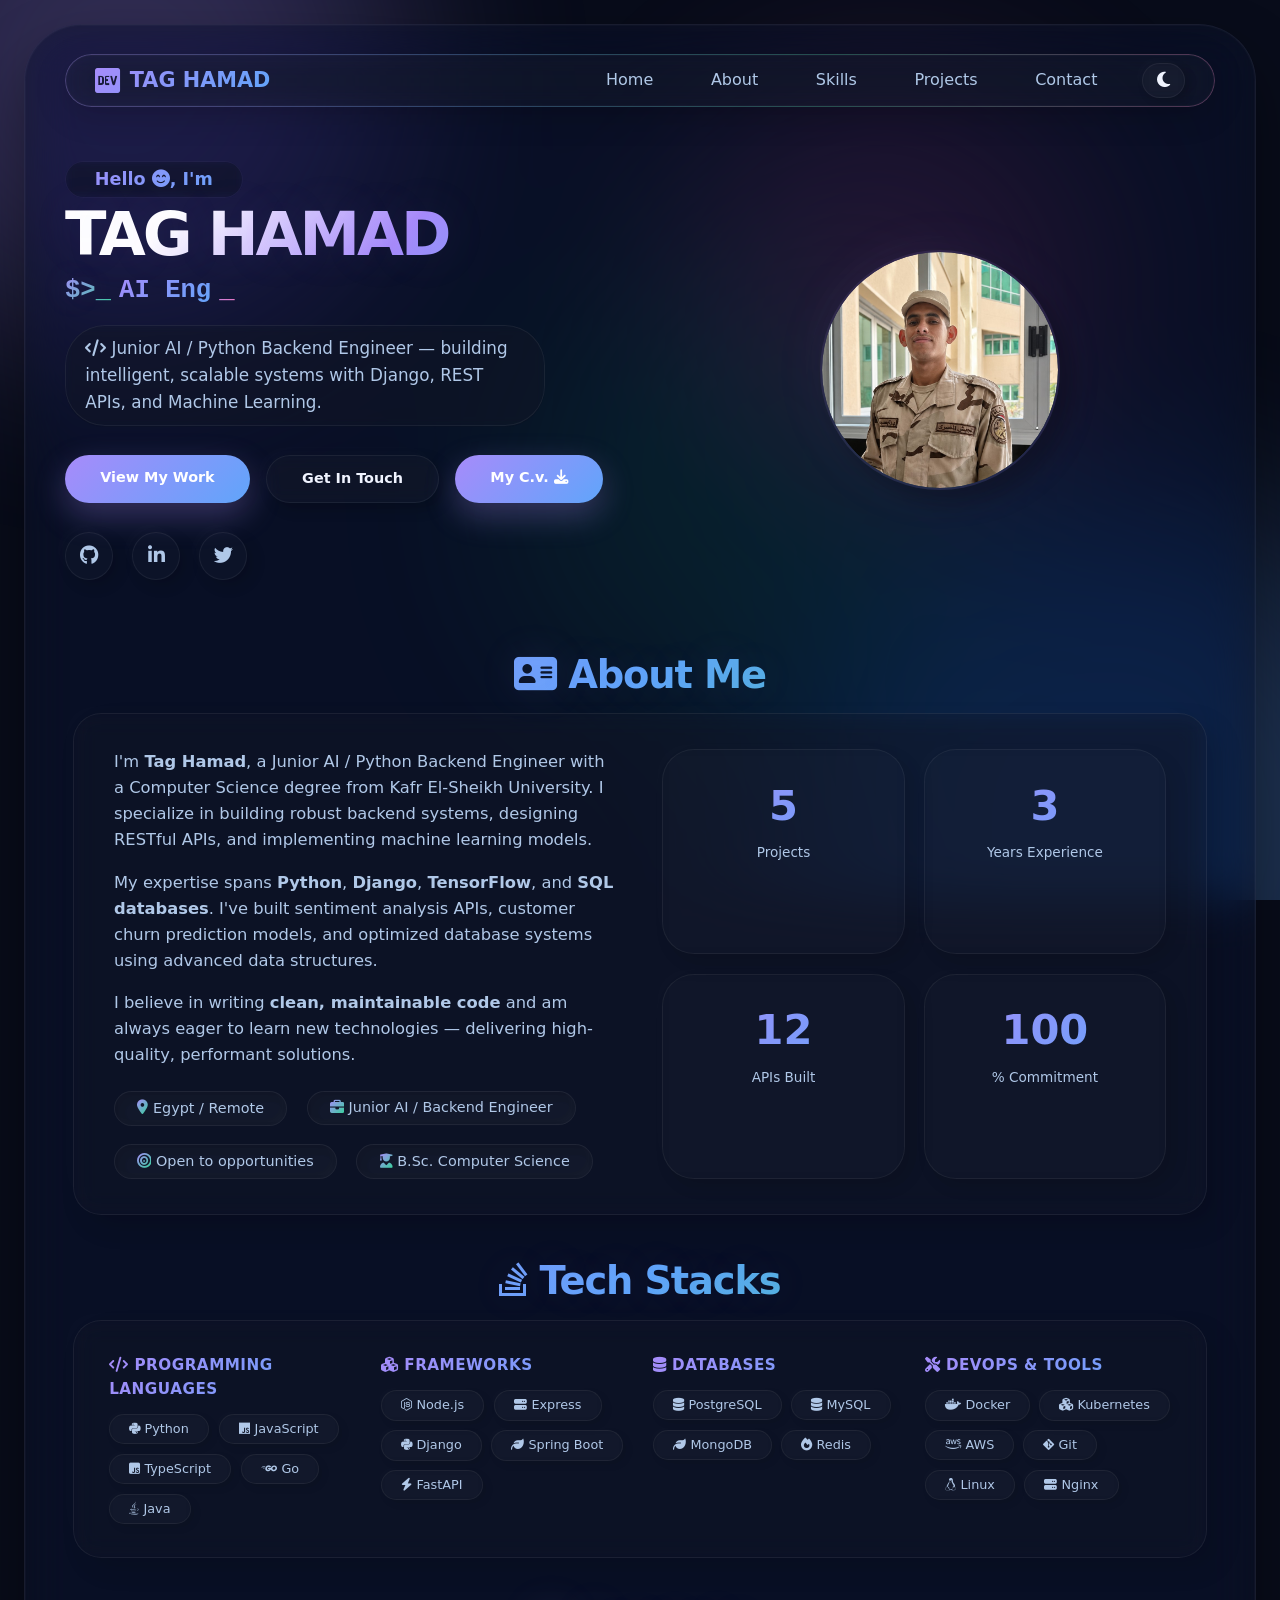
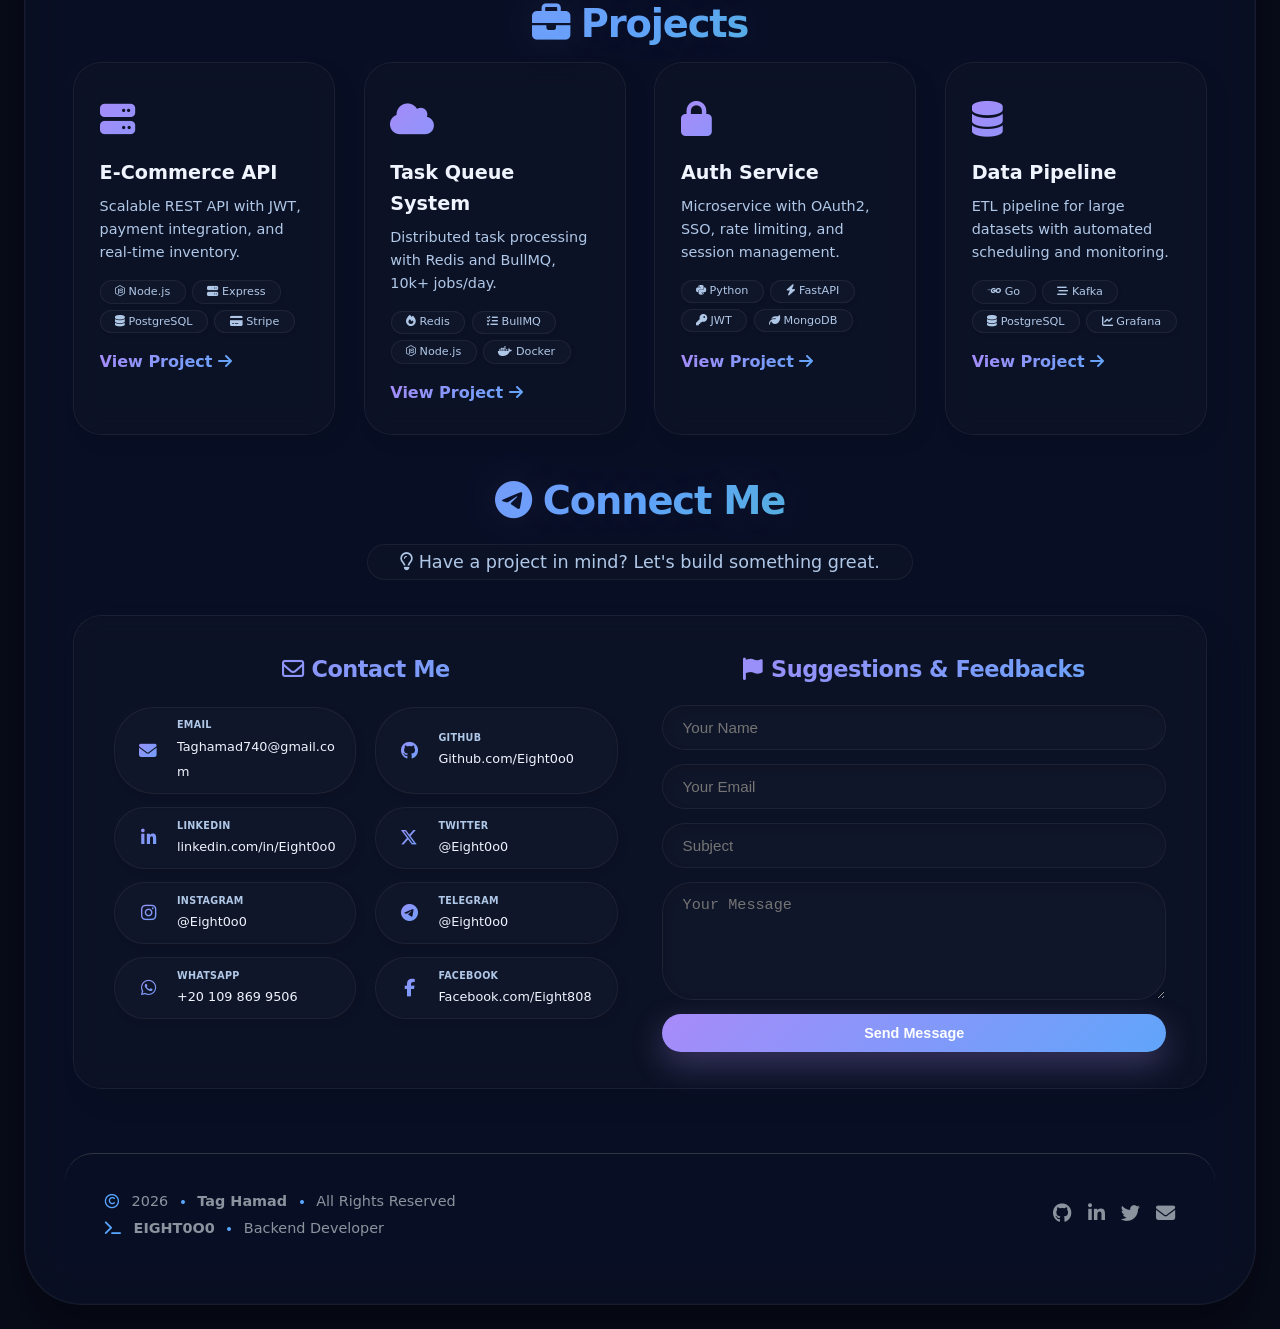
==== commit b60f78c1: "Update index.html" ====
--- a/index.html
+++ b/index.html
@@ -922,7 +922,7 @@
 
     /* ----- FOOTER ----- */
     .footer {
-      background: #0d1117;
+      background: --var(rgba(255, 255, 255, 0.01));
       color: #8b949e;
       padding: 2rem 0;
       border-top: 1px solid #30363d;
@@ -1489,7 +1489,7 @@
       <div class="container">
         <div class="footer-inner">
           <div class="footer-info">
-            <p>
+            <p class="footer-tagline">
               <i class="far fa-copyright"></i> 2026
               <i class="fas fa-circle"
                 style="font-size: 4px; color: #58a6ff; margin: 0 8px; vertical-align: middle;"></i>
@@ -1499,7 +1499,9 @@
               All Rights Reserved
             </p>
             <p class="footer-tagline">
-              <i class="fas fa-terminal"></i> <strong>EIGHT0O0</strong> · Backend Developer
+              <i class="fas fa-terminal"></i> <strong>EIGHT0O0</strong> <i class="fas fa-circle"
+              style="font-size: 4px; color: #58a6ff; margin: 0 8px; vertical-align: middle;"></i>
+             Backend Developer
             </p>
           </div>
           <div class="footer-social">
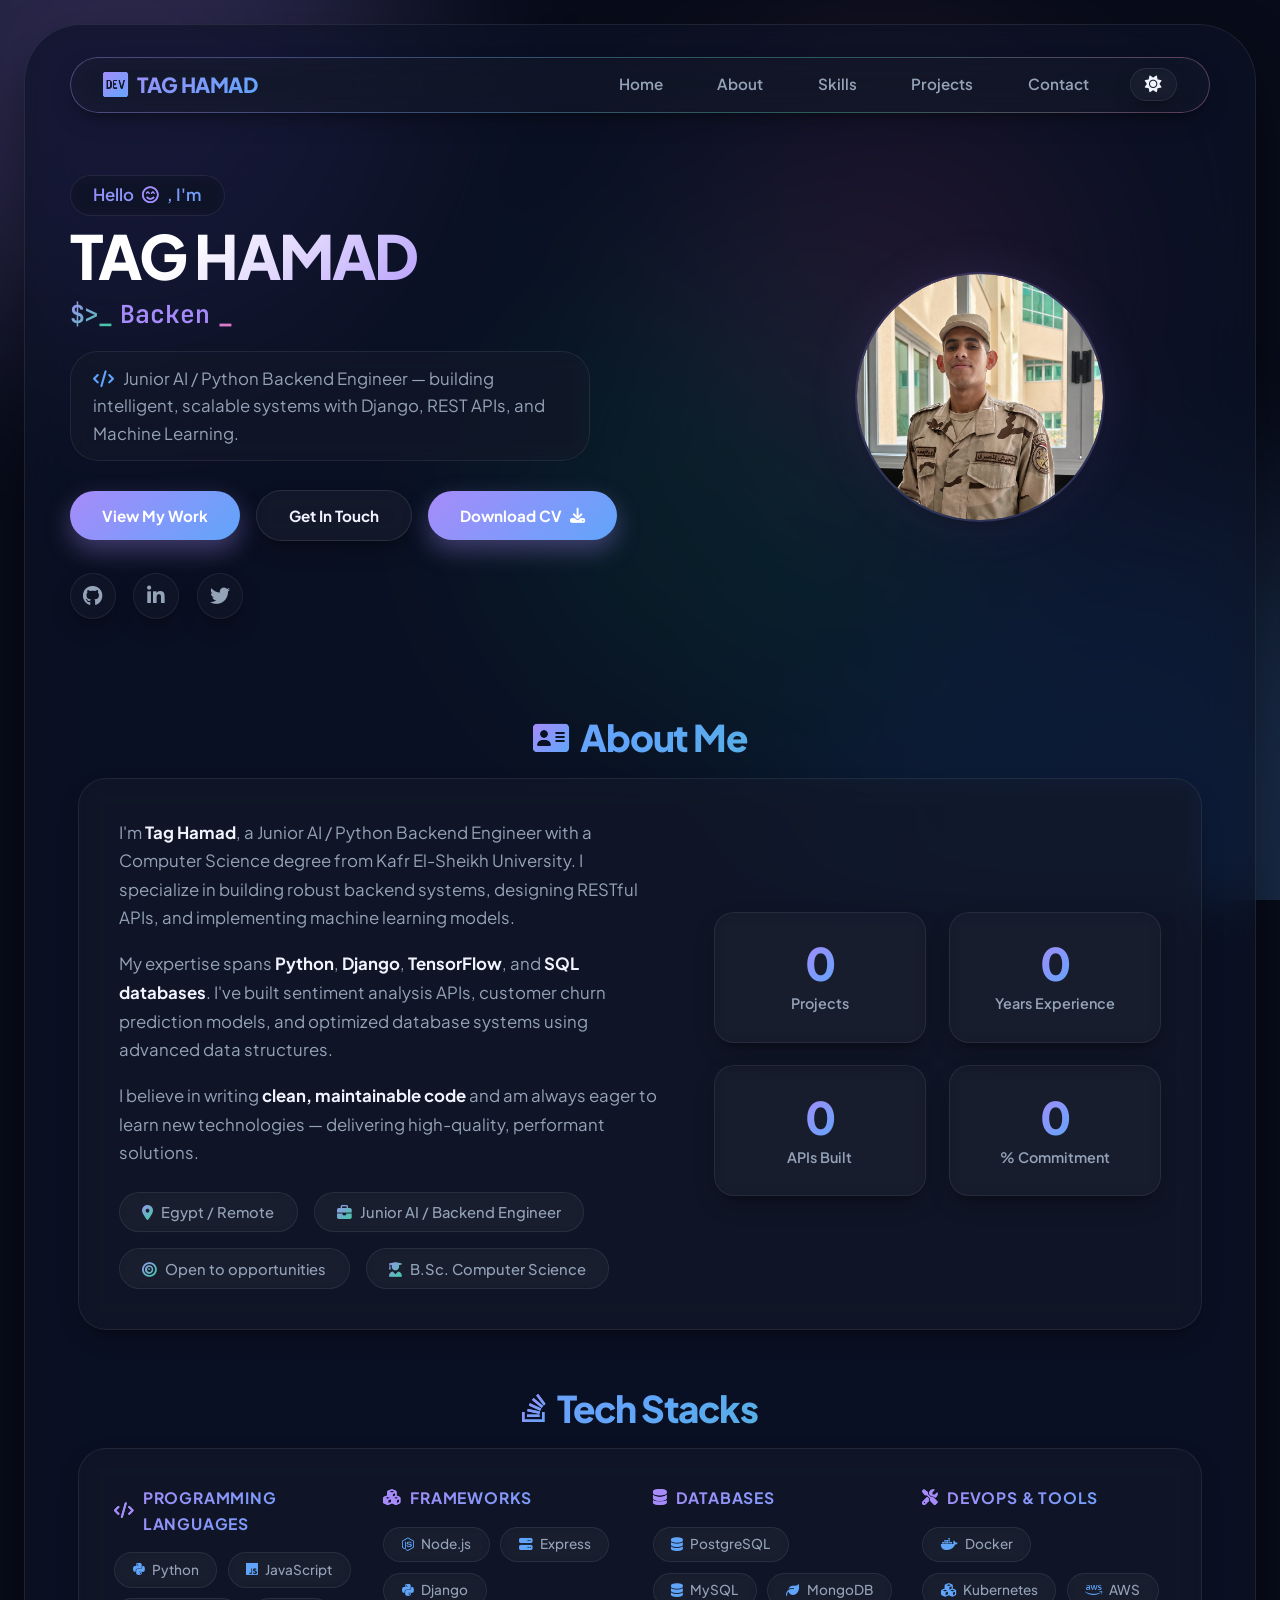
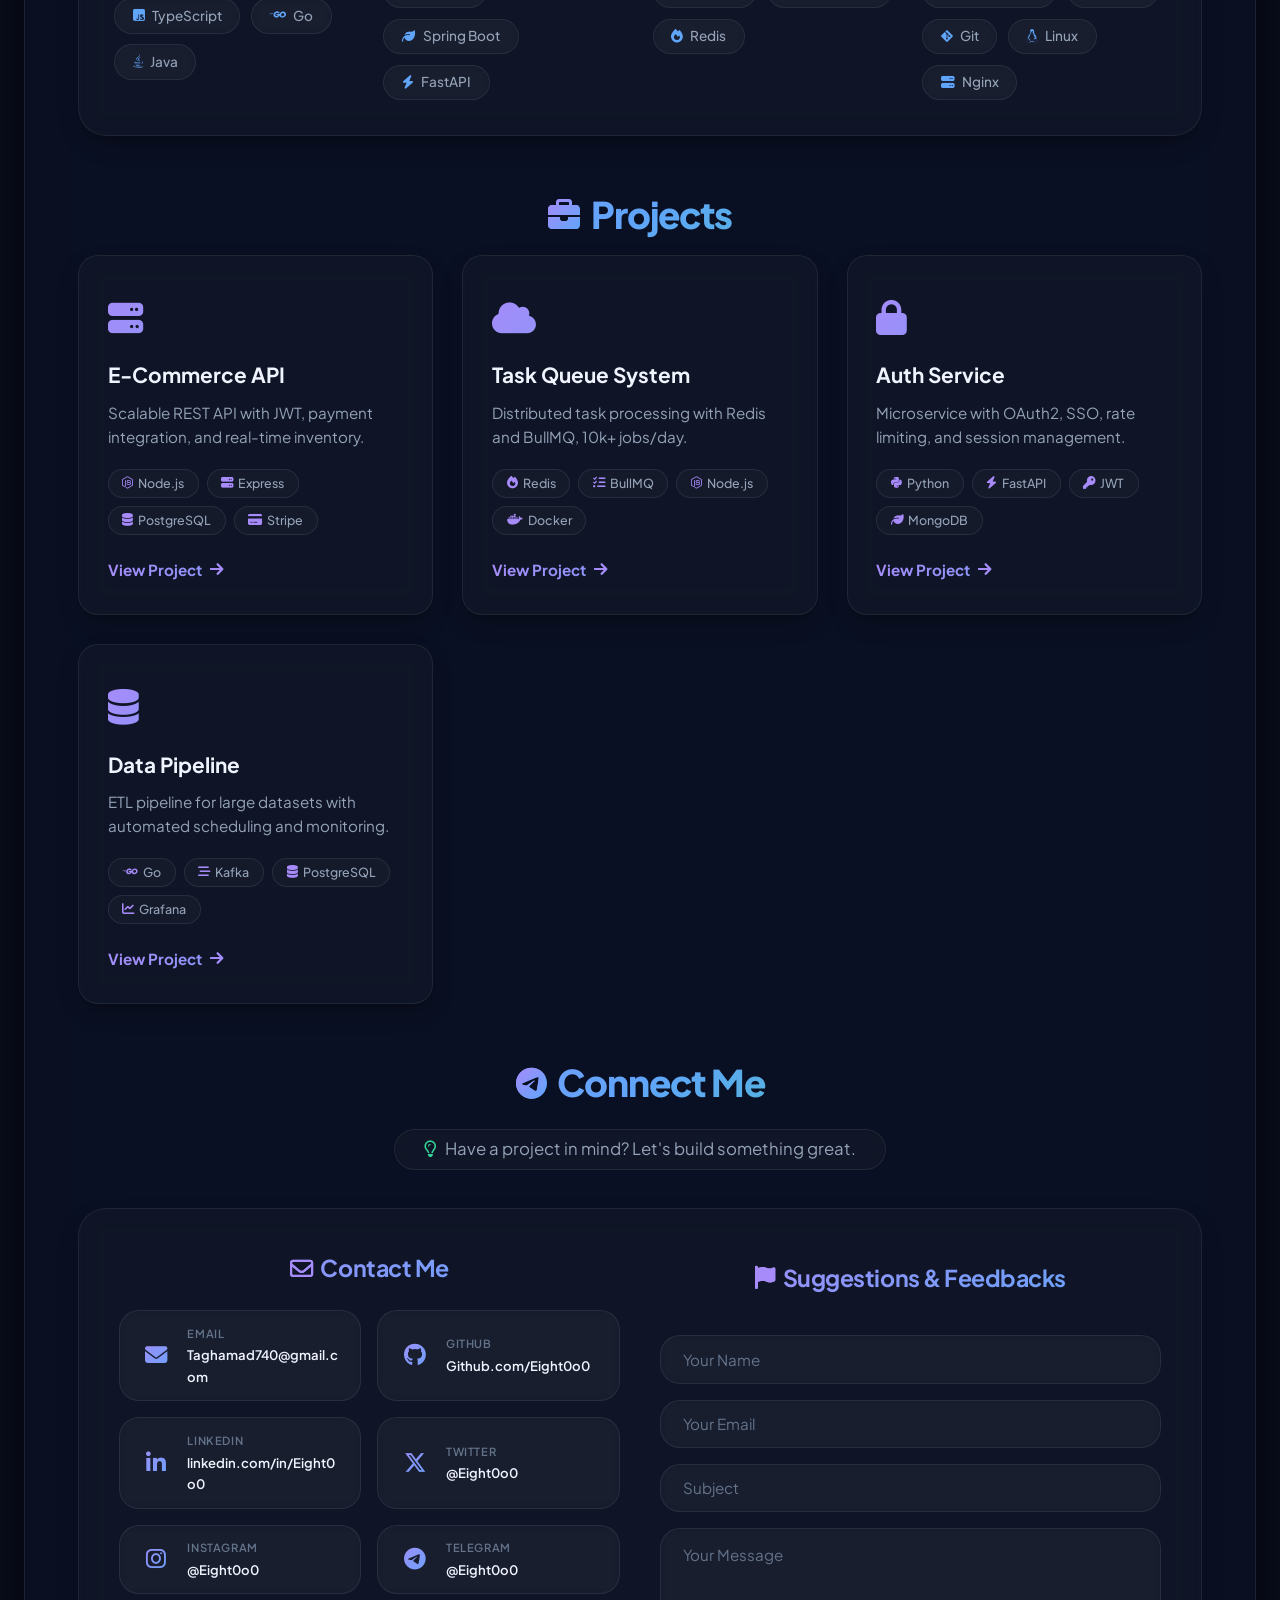
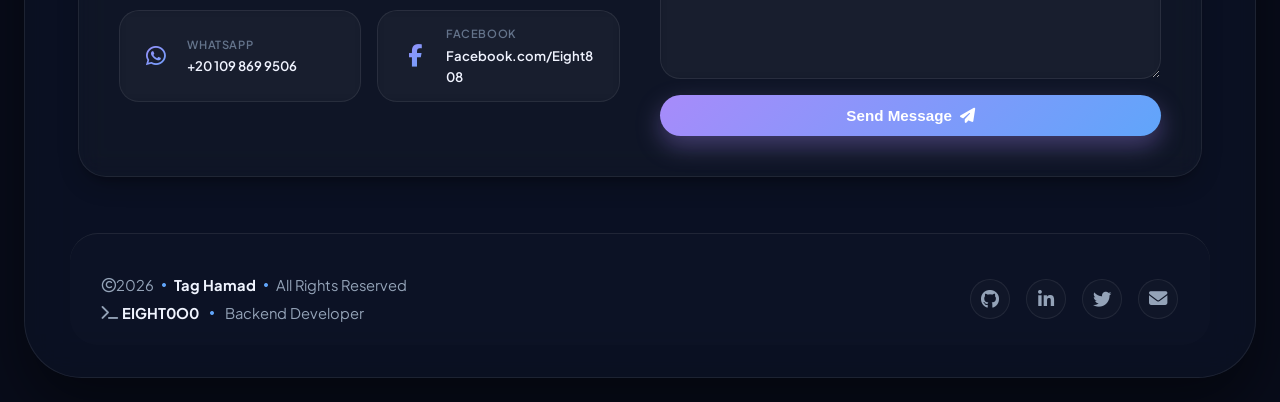
==== commit cfe3a3b0: "Update index.html" ====
--- a/index.html
+++ b/index.html
@@ -7,61 +7,155 @@
   <link rel="shortcut icon" type="image/png" href="icon.png" />
 
   <title>Tag Hamad | Backend Developer</title>
+  <meta name="description" content="Portfolio of Tag Hamad - Junior AI / Python Backend Engineer specializing in scalable APIs, Django, and Machine Learning." />
+
+  <!-- Google Fonts: Plus Jakarta Sans & JetBrains Mono -->
+  <link rel="preconnect" href="https://fonts.googleapis.com" />
+  <link rel="preconnect" href="https://fonts.gstatic.com" crossorigin />
+  <link href="https://fonts.googleapis.com/css2?family=JetBrains+Mono:wght@400;600;700&family=Plus+Jakarta+Sans:wght@300;400;500;600;700;800&display=swap" rel="stylesheet" />
+
   <!-- Font Awesome 6 (free) -->
   <link rel="stylesheet" href="https://cdnjs.cloudflare.com/ajax/libs/font-awesome/6.5.0/css/all.min.css" />
+
   <style>
-    /* ----- RESET & BASE (Neo-Glass Aurora) ----- */
-    * {
+    /* ==========================================================================
+   TAG HAMAD — PORTFOLIO STYLESHEET
+   Neo-Glass Aurora & Modern Neumorphic Design System
+   ========================================================================== */
+
+    /* ----- RESET & BOX MODEL ----- */
+    *,
+    *::before,
+    *::after {
       margin: 0;
       padding: 0;
       box-sizing: border-box;
     }
 
+    /* ----- DESIGN TOKENS (LIGHT & DARK THEMES) ----- */
     :root {
+      /* Colors - Dark Theme (Default) */
       --bg-primary: #080c1a;
       --bg-secondary: #0f1628;
-      --glass-bg: rgba(13, 19, 35, 0.55);
-      --glass-border: rgba(255, 255, 255, 0.06);
+      --glass-bg: rgba(13, 19, 35, 0.7);
+      --glass-border: rgba(255, 255, 255, 0.08);
+
+      --card-bg: rgba(255, 255, 255, 0.02);
+      --card-hover-bg: rgba(255, 255, 255, 0.04);
+      --card-border: rgba(255, 255, 255, 0.07);
+      --card-border-hover: rgba(167, 139, 250, 0.4);
+
       --text-primary: #f0f4ff;
-      --text-secondary: #b0c8e8;
-      --shadow-light: rgba(255, 255, 255, 0.03);
-      --shadow-dark: rgba(0, 0, 0, 0.6);
+      --text-secondary: #94a3b8;
+      --text-muted: #64748b;
+
       --aurora-1: #a78bfa;
       --aurora-2: #60a5fa;
       --aurora-3: #34d399;
       --aurora-4: #f472b6;
-      --neumo-light: rgba(255, 255, 255, 0.04);
-      --neumo-dark: rgba(0, 0, 0, 0.4);
-      --radius: 28px;
+      --aurora-opacity: 0.22;
+
+      --hero-name-gradient: linear-gradient(135deg, #ffffff 20%, var(--aurora-1) 70%, var(--aurora-2) 100%);
+      --hero-desc-bg: rgba(255, 255, 255, 0.02);
+
+      --btn-secondary-bg: rgba(255, 255, 255, 0.03);
+      --btn-secondary-border: rgba(255, 255, 255, 0.1);
+      --btn-secondary-hover-bg: rgba(255, 255, 255, 0.06);
+
+      --badge-bg: rgba(255, 255, 255, 0.025);
+      --badge-border: rgba(255, 255, 255, 0.08);
+
+      --input-bg: rgba(255, 255, 255, 0.025);
+      --input-border: rgba(255, 255, 255, 0.08);
+
+      --shadow-main: 0 30px 60px rgba(0, 0, 0, 0.45);
+      --shadow-card: 0 10px 25px -5px rgba(0, 0, 0, 0.3), 0 8px 10px -6px rgba(0, 0, 0, 0.2);
+      --shadow-card-hover: 0 20px 35px -5px rgba(0, 0, 0, 0.45), 0 10px 15px -5px rgba(167, 139, 250, 0.15);
+      --shadow-inset: inset 2px 2px 5px rgba(0, 0, 0, 0.2), inset -2px -2px 5px rgba(255, 255, 255, 0.02);
+
+      --footer-border: rgba(255, 255, 255, 0.08);
+      --footer-bg: rgba(255, 255, 255, 0.01);
+
+      --radius-sm: 12px;
+      --radius-md: 20px;
+      --radius-lg: 28px;
+      --radius-xl: 3.6rem;
+      --radius-full: 9999px;
+
       --transition: 0.3s cubic-bezier(0.25, 0.46, 0.45, 0.94);
-    }
-
+      --font-sans: 'Plus Jakarta Sans', 'Segoe UI', system-ui, -apple-system, sans-serif;
+      --font-mono: 'JetBrains Mono', 'Courier New', monospace;
+    }
+
+    /* Light Theme Overrides */
     [data-theme="light"] {
-      --bg-primary: #eef2f8;
+      --bg-primary: #f1f5f9;
       --bg-secondary: #ffffff;
-      --glass-bg: rgba(255, 255, 255, 0.45);
-      --glass-border: rgba(255, 255, 255, 0.15);
-      --text-primary: #0b1a2e;
-      --text-secondary: #2c405e;
-      --shadow-light: rgba(255, 255, 255, 0.4);
-      --shadow-dark: rgba(0, 0, 0, 0.08);
-      --neumo-light: rgba(255, 255, 255, 0.5);
-      --neumo-dark: rgba(0, 0, 0, 0.08);
+      --glass-bg: rgba(255, 255, 255, 0.8);
+      --glass-border: rgba(203, 213, 225, 0.7);
+
+      --card-bg: rgba(255, 255, 255, 0.85);
+      --card-hover-bg: #ffffff;
+      --card-border: rgba(203, 213, 225, 0.8);
+      --card-border-hover: rgba(124, 58, 237, 0.5);
+
+      --text-primary: #0f172a;
+      --text-secondary: #475569;
+      --text-muted: #64748b;
+
+      --aurora-1: #8b5cf6;
+      --aurora-2: #3b82f6;
+      --aurora-3: #10b981;
+      --aurora-4: #ec4899;
+      --aurora-opacity: 0.14;
+
+      --hero-name-gradient: linear-gradient(135deg, #0f172a 20%, #6366f1 70%, #8b5cf6 100%);
+      --hero-desc-bg: rgba(255, 255, 255, 0.7);
+
+      --btn-secondary-bg: rgba(255, 255, 255, 0.8);
+      --btn-secondary-border: rgba(203, 213, 225, 0.9);
+      --btn-secondary-hover-bg: #ffffff;
+
+      --badge-bg: rgba(241, 245, 249, 0.85);
+      --badge-border: rgba(203, 213, 225, 0.8);
+
+      --input-bg: rgba(248, 250, 252, 0.95);
+      --input-border: rgba(203, 213, 225, 0.8);
+
+      --shadow-main: 0 25px 50px -12px rgba(15, 23, 42, 0.12);
+      --shadow-card: 0 8px 20px -4px rgba(15, 23, 42, 0.06), 0 4px 6px -2px rgba(15, 23, 42, 0.04);
+      --shadow-card-hover: 0 16px 30px -6px rgba(15, 23, 42, 0.12), 0 6px 12px -3px rgba(124, 58, 237, 0.1);
+      --shadow-inset: inset 2px 2px 5px rgba(0, 0, 0, 0.04), inset -2px -2px 5px rgba(255, 255, 255, 0.8);
+
+      --footer-border: rgba(226, 232, 240, 0.8);
+      --footer-bg: rgba(255, 255, 255, 0.6);
+    }
+
+    /* ----- BASE & TYPOGRAPHY ----- */
+    html {
+      scroll-behavior: smooth;
     }
 
     body {
-      font-family: 'Segoe UI', system-ui, -apple-system, sans-serif;
+      font-family: var(--font-sans);
       background: var(--bg-primary);
       color: var(--text-primary);
-      line-height: 1.6;
-      transition: background 0.4s, color 0.4s;
+      line-height: 1.65;
+      transition: background 0.4s ease, color 0.4s ease;
       min-height: 100vh;
       padding: 1.5rem;
       position: relative;
       overflow-x: hidden;
-    }
-
-    /* ----- AURORA BACKGROUND (animated) ----- */
+      -webkit-font-smoothing: antialiased;
+    }
+
+    a {
+      text-decoration: none;
+      color: inherit;
+      transition: var(--transition);
+    }
+
+    /* ----- ANIMATED AURORA BACKGROUND ----- */
     .aurora-bg {
       position: fixed;
       inset: 0;
@@ -74,8 +168,9 @@
       position: absolute;
       border-radius: 50%;
       filter: blur(100px);
-      opacity: 0.25;
+      opacity: var(--aurora-opacity);
       animation: auroraDrift 22s ease-in-out infinite alternate;
+      will-change: transform;
     }
 
     .aurora-bg .l1 {
@@ -105,7 +200,6 @@
       background: var(--aurora-3);
       animation-duration: 20s;
       animation-delay: -10s;
-      opacity: 0.15;
     }
 
     .aurora-bg .l4 {
@@ -116,41 +210,35 @@
       background: var(--aurora-4);
       animation-duration: 24s;
       animation-delay: -4s;
-      opacity: 0.18;
     }
 
     @keyframes auroraDrift {
       0% {
         transform: translate(0, 0) scale(1) rotate(0deg);
       }
-
       33% {
         transform: translate(40px, -50px) scale(1.15) rotate(6deg);
       }
-
       66% {
         transform: translate(-30px, 30px) scale(0.9) rotate(-4deg);
       }
-
       100% {
         transform: translate(20px, -20px) scale(1.08) rotate(3deg);
       }
     }
 
-    /* ----- GLASS WRAPPER (neumorphic + glass) ----- */
+    /* ----- GLASS WRAPPER ----- */
     .glass-wrapper {
       max-width: 1300px;
       margin: 0 auto;
       background: var(--glass-bg);
-      backdrop-filter: blur(24px) saturate(200%);
-      -webkit-backdrop-filter: blur(24px) saturate(200%);
-      border-radius: 3.6rem;
-      padding: 1.8rem 2.5rem 1.8rem;
+      backdrop-filter: blur(24px) saturate(180%);
+      -webkit-backdrop-filter: blur(24px) saturate(180%);
+      border-radius: var(--radius-xl);
+      padding: 2rem 2.8rem;
       border: 1px solid var(--glass-border);
-      box-shadow:
-        0 30px 60px rgba(0, 0, 0, 0.4),
-        inset 0 0 0 1px rgba(255, 255, 255, 0.02);
-      transition: background 0.4s, box-shadow 0.4s;
+      box-shadow: var(--shadow-main);
+      transition: background 0.4s ease, border-color 0.4s ease, box-shadow 0.4s ease;
       position: relative;
       z-index: 1;
     }
@@ -161,93 +249,101 @@
       padding: 0 8px;
     }
 
-    a {
-      text-decoration: none;
-      color: inherit;
-    }
-
-    /* ----- TYPOGRAPHY (aurora gradients) ----- */
+    /* ----- SECTION TITLE ----- */
     .section-title {
-      font-size: 2.4rem;
-      font-weight: 700;
+      font-size: 2.3rem;
+      font-weight: 800;
       text-align: center;
-      margin-bottom: 0.5rem;
+      margin-bottom: 0.6rem;
       letter-spacing: -0.03em;
       background: linear-gradient(135deg, var(--aurora-1), var(--aurora-2), var(--aurora-3));
       -webkit-background-clip: text;
       -webkit-text-fill-color: transparent;
       background-clip: text;
-      text-shadow: 0 0 40px rgba(167, 139, 250, 0.12);
-    }
-
-    /* ----- NAV (glass + neumorphic) ----- */
+      display: flex;
+      align-items: center;
+      justify-content: center;
+      gap: 12px;
+    }
+
+    .section-title i {
+      background: linear-gradient(135deg, var(--aurora-1), var(--aurora-2));
+      -webkit-background-clip: text;
+      -webkit-text-fill-color: transparent;
+      background-clip: text;
+      font-size: 2rem;
+    }
+
+    /* ----- NAVBAR ----- */
     .navbar {
-      margin-bottom: 2.2rem;
-      background: rgba(255, 255, 255, 0.02);
+      margin-bottom: 2.4rem;
+      background: var(--card-bg);
       backdrop-filter: blur(18px);
       -webkit-backdrop-filter: blur(18px);
-      border-radius: 80px;
-      padding: 0.5rem 1.8rem;
+      border-radius: var(--radius-full);
+      padding: 0.6rem 2rem;
       border: 1px solid var(--glass-border);
-      box-shadow:
-        0 8px 32px rgba(0, 0, 0, 0.2),
-        inset 0 0 0 1px rgba(255, 255, 255, 0.02);
-      transition: background 0.3s;
+      box-shadow: var(--shadow-card);
+      transition: background 0.3s ease, border-color 0.3s ease;
       position: relative;
+      z-index: 1000;
     }
 
     .navbar::before {
       content: '';
       position: absolute;
       inset: -1px;
-      border-radius: 80px;
+      border-radius: var(--radius-full);
       padding: 1px;
       background: linear-gradient(90deg, var(--aurora-1), var(--aurora-2), var(--aurora-3), var(--aurora-4));
       -webkit-mask: linear-gradient(#fff 0 0) content-box, linear-gradient(#fff 0 0);
       -webkit-mask-composite: xor;
       mask-composite: exclude;
       pointer-events: none;
-      opacity: 0.25;
+      opacity: 0.3;
     }
 
     .nav-container {
       display: flex;
       justify-content: space-between;
       align-items: center;
-      flex-wrap: wrap;
+      position: relative;
     }
 
     .logo {
       display: flex;
       align-items: center;
       gap: 10px;
-      font-weight: 700;
+      font-weight: 800;
       font-size: 1.3rem;
+      letter-spacing: -0.02em;
       background: linear-gradient(135deg, var(--aurora-1), var(--aurora-2));
       -webkit-background-clip: text;
       -webkit-text-fill-color: transparent;
       background-clip: text;
     }
 
-    .logo-icon {
-      width: 32px;
-      height: 32px;
-      object-fit: contain;
-      filter: drop-shadow(0 0 16px rgba(167, 139, 250, 0.4));
+    .logo i {
+      font-size: 1.8rem;
+      background: linear-gradient(135deg, var(--aurora-1), var(--aurora-2));
+      -webkit-background-clip: text;
+      -webkit-text-fill-color: transparent;
+      background-clip: text;
     }
 
     .nav-links {
       display: flex;
-      gap: 2rem;
+      gap: 1.8rem;
       align-items: center;
       list-style: none;
     }
 
     .nav-links a {
-      font-weight: 500;
+      font-weight: 600;
+      font-size: 0.95rem;
       color: var(--text-secondary);
       padding: 0.4rem 0.8rem;
-      border-radius: 40px;
+      border-radius: var(--radius-full);
       transition: var(--transition);
       position: relative;
     }
@@ -255,13 +351,14 @@
     .nav-links a::after {
       content: '';
       position: absolute;
-      bottom: 2px;
+      bottom: 0;
       left: 50%;
       width: 0;
       height: 2px;
       background: linear-gradient(90deg, var(--aurora-1), var(--aurora-2));
       transition: var(--transition);
       transform: translateX(-50%);
+      border-radius: 2px;
     }
 
     .nav-links a:hover {
@@ -273,34 +370,47 @@
     }
 
     .theme-toggle {
-      background: rgba(255, 255, 255, 0.02);
+      background: var(--card-bg);
       border: 1px solid var(--glass-border);
       color: var(--text-primary);
-      padding: 6px 14px;
-      border-radius: 40px;
+      padding: 7px 14px;
+      border-radius: var(--radius-full);
       cursor: pointer;
-      font-size: 1.1rem;
+      font-size: 1.05rem;
       backdrop-filter: blur(6px);
       transition: var(--transition);
-      box-shadow: 4px 4px 8px rgba(0, 0, 0, 0.15), -4px -4px 8px rgba(255, 255, 255, 0.02);
+      box-shadow: var(--shadow-card);
+      display: flex;
+      align-items: center;
+      justify-content: center;
     }
 
     .theme-toggle:hover {
       border-color: var(--aurora-1);
-      box-shadow: inset 4px 4px 8px rgba(0, 0, 0, 0.15), inset -4px -4px 8px rgba(255, 255, 255, 0.02);
-    }
-
-    /* Hamburger – clean & transforms to X */
+      transform: translateY(-2px);
+      box-shadow: var(--shadow-card-hover);
+    }
+
+    /* ===== HAMBURGER MENU - FIXED ===== */
     .hamburger {
       display: none;
       flex-direction: column;
-      gap: 5px;
+      gap: 6px;
       cursor: pointer;
-      padding: 6px 8px;
-      border-radius: 12px;
-      background: transparent;
-      border: none;
+      padding: 10px 12px;
+      border-radius: var(--radius-sm);
+      background: var(--card-bg);
+      border: 1px solid var(--glass-border);
       transition: var(--transition);
+      align-items: center;
+      justify-content: center;
+      min-width: 44px;
+      min-height: 44px;
+    }
+
+    .hamburger:hover {
+      border-color: var(--aurora-1);
+      background: var(--card-hover-bg);
     }
 
     .hamburger span {
@@ -308,14 +418,14 @@
       width: 28px;
       height: 3px;
       background: var(--text-primary);
-      border-radius: 6px;
+      border-radius: 4px;
       transition: 0.3s ease;
       transform-origin: center;
     }
 
-    /* X state (active) */
     .hamburger.active span:nth-child(1) {
-      transform: rotate(45deg) translate(5px, 5px);
+      transform: rotate(45deg) translate(6px, 6px);
+      background: var(--aurora-1);
     }
 
     .hamburger.active span:nth-child(2) {
@@ -324,56 +434,66 @@
     }
 
     .hamburger.active span:nth-child(3) {
-      transform: rotate(-45deg) translate(6px, -6px);
-    }
-
-    /* ----- HERO ----- */
+      transform: rotate(-45deg) translate(7px, -7px);
+      background: var(--aurora-1);
+    }
+
+    /* ----- HERO SECTION ----- */
     .hero {
-      padding: 1.2rem 0 2rem;
+      padding: 1.5rem 0 2.5rem;
+      position: relative;
+      z-index: 1;
     }
 
     .hero-container {
       display: grid;
-      grid-template-columns: 1fr 1fr;
-      gap: 3rem;
+      grid-template-columns: 1.15fr 0.85fr;
+      gap: 3.5rem;
       align-items: center;
     }
 
     .hero-greeting {
-      display: inline-block;
-      padding: 0.2rem 1.8rem;
-      border-radius: 60px;
-      font-size: 1.1rem;
+      display: inline-flex;
+      align-items: center;
+      gap: 8px;
+      padding: 0.35rem 1.4rem;
+      border-radius: var(--radius-full);
+      font-size: 1.05rem;
       font-weight: 600;
       background: linear-gradient(135deg, var(--aurora-1), var(--aurora-2));
       -webkit-background-clip: text;
       -webkit-text-fill-color: transparent;
       background-clip: text;
-      border: 1px solid rgba(167, 139, 250, 0.08);
-      backdrop-filter: blur(4px);
+      border: 1px solid var(--badge-border);
+      background-color: var(--badge-bg);
+      backdrop-filter: blur(8px);
+    }
+
+    .hero-greeting i {
+      color: var(--aurora-1);
+      -webkit-text-fill-color: initial;
     }
 
     .hero-name {
       font-size: 3.8rem;
       font-weight: 800;
-      letter-spacing: -0.05em;
+      letter-spacing: -0.04em;
       line-height: 1.1;
-      background: linear-gradient(135deg, #fff 20%, var(--aurora-1), var(--aurora-2));
+      background: var(--hero-name-gradient);
       -webkit-background-clip: text;
       -webkit-text-fill-color: transparent;
       background-clip: text;
-      margin: 0.2rem 0 0.2rem;
-      text-shadow: 0 0 50px rgba(167, 139, 250, 0.1);
+      margin: 0.4rem 0 0.2rem;
     }
 
     .hero-title-wrapper {
       display: flex;
       align-items: center;
       gap: 8px;
-      font-family: 'Courier New', monospace;
-      font-size: 1.6rem;
+      font-family: var(--font-mono);
+      font-size: 1.55rem;
       font-weight: 600;
-      margin: 0.2rem 0 0.8rem;
+      margin: 0.3rem 0 1rem;
       flex-wrap: wrap;
     }
 
@@ -382,23 +502,20 @@
       -webkit-background-clip: text;
       -webkit-text-fill-color: transparent;
       background-clip: text;
-      text-shadow: 0 0 30px rgba(167, 139, 250, 0.2);
+      letter-spacing: -1px;
     }
 
     #typingText {
-      background: linear-gradient(135deg, var(--aurora-1), var(--aurora-2));
-      -webkit-background-clip: text;
-      -webkit-text-fill-color: transparent;
-      background-clip: text;
+      font-family: var(--font-mono);
+      color: var(--aurora-1);
       white-space: nowrap;
-      overflow: hidden;
-      text-overflow: ellipsis;
-      max-width: 280px;
+      min-height: 1.6em;
+      display: inline-block;
     }
 
     .cursor {
       display: inline-block;
-      font-size: 1.6rem;
+      font-size: 1.55rem;
       font-weight: 700;
       animation: blink 0.8s step-end infinite;
       background: linear-gradient(135deg, var(--aurora-1), var(--aurora-4));
@@ -412,12 +529,10 @@
     }
 
     @keyframes blink {
-
       0%,
       100% {
         opacity: 1;
       }
-
       50% {
         opacity: 0;
       }
@@ -426,99 +541,111 @@
     .hero-desc {
       color: var(--text-secondary);
       font-size: 1.05rem;
-      max-width: 480px;
+      max-width: 520px;
       margin-bottom: 1.8rem;
-      padding: 0.6rem 1.2rem;
-      border-radius: 40px;
-      background: rgba(255, 255, 255, 0.01);
-      border: 1px solid var(--glass-border);
-      backdrop-filter: blur(4px);
+      padding: 0.8rem 1.4rem;
+      border-radius: var(--radius-lg);
+      background: var(--hero-desc-bg);
+      border: 1px solid var(--card-border);
+      backdrop-filter: blur(8px);
+      line-height: 1.65;
+    }
+
+    .hero-desc i {
+      color: var(--aurora-2);
+      margin-right: 6px;
     }
 
     .hero-buttons {
       display: flex;
       flex-wrap: wrap;
       gap: 1rem;
-      margin-bottom: 1.8rem;
+      margin-bottom: 2rem;
+      align-items: center;
     }
 
     .btn {
-      display: inline-block;
-      padding: 0.7rem 2.2rem;
-      border-radius: 60px;
+      display: inline-flex;
+      align-items: center;
+      justify-content: center;
+      gap: 8px;
+      padding: 0.75rem 2rem;
+      border-radius: var(--radius-full);
       font-weight: 700;
-      font-size: 0.9rem;
-      background: rgba(255, 255, 255, 0.02);
-      border: 1px solid var(--glass-border);
+      font-size: 0.95rem;
+      background: var(--card-bg);
+      border: 1px solid var(--card-border);
       backdrop-filter: blur(8px);
       color: var(--text-primary);
       transition: var(--transition);
       cursor: pointer;
-      box-shadow: 6px 6px 14px rgba(0, 0, 0, 0.2), -6px -6px 14px rgba(255, 255, 255, 0.02);
+      box-shadow: var(--shadow-card);
+      text-align: center;
     }
 
     .btn-primary {
       background: linear-gradient(135deg, var(--aurora-1), var(--aurora-2));
-      color: #fff;
+      color: #ffffff;
       border: none;
-      box-shadow: 0 12px 32px rgba(167, 139, 250, 0.3), 6px 6px 14px rgba(0, 0, 0, 0.15);
+      box-shadow: 0 10px 25px rgba(167, 139, 250, 0.35);
     }
 
     .btn-primary:hover {
       transform: translateY(-3px) scale(1.02);
-      box-shadow: 0 18px 44px rgba(167, 139, 250, 0.45);
+      box-shadow: 0 16px 36px rgba(167, 139, 250, 0.45);
+      color: #ffffff;
     }
 
     .btn-secondary {
-      background: rgba(255, 255, 255, 0.02);
-      backdrop-filter: blur(8px);
+      background: var(--btn-secondary-bg);
+      border: 1px solid var(--btn-secondary-border);
     }
 
     .btn-secondary:hover {
       border-color: var(--aurora-1);
       color: var(--aurora-1);
       transform: translateY(-3px);
-      box-shadow: inset 4px 4px 8px rgba(0, 0, 0, 0.15), inset -4px -4px 8px rgba(255, 255, 255, 0.02);
+      background: var(--btn-secondary-hover-bg);
+      box-shadow: var(--shadow-card-hover);
     }
 
     .hero-social {
       display: flex;
-      gap: 1.2rem;
+      gap: 1.1rem;
+      align-items: center;
     }
 
     .hero-social a {
       display: flex;
       align-items: center;
       justify-content: center;
-      width: 48px;
-      height: 48px;
+      width: 46px;
+      height: 46px;
       border-radius: 50%;
-      background: rgba(255, 255, 255, 0.02);
-      border: 1px solid var(--glass-border);
+      background: var(--card-bg);
+      border: 1px solid var(--card-border);
       color: var(--text-secondary);
-      font-size: 1.2rem;
+      font-size: 1.25rem;
       transition: var(--transition);
-      box-shadow: 6px 6px 14px rgba(0, 0, 0, 0.15), -6px -6px 14px rgba(255, 255, 255, 0.02);
+      box-shadow: var(--shadow-card);
     }
 
     .hero-social a:hover {
       background: linear-gradient(135deg, var(--aurora-1), var(--aurora-2));
-      color: #fff;
+      color: #ffffff;
       border-color: transparent;
-      transform: translateY(-4px) scale(1.05);
-      box-shadow: 0 12px 32px rgba(167, 139, 250, 0.3);
-    }
-
+      transform: translateY(-4px) scale(1.06);
+      box-shadow: 0 10px 24px rgba(167, 139, 250, 0.35);
+    }
+
+    /* Hero Avatar */
     .avatar-circle {
-      width: 240px;
-      height: 240px;
+      width: 250px;
+      height: 250px;
       border-radius: 50%;
-      background: rgba(255, 255, 255, 0.02);
-      border: 2px solid rgba(167, 139, 250, 0.1);
-      box-shadow:
-        0 0 60px rgba(167, 139, 250, 0.05),
-        12px 12px 24px rgba(0, 0, 0, 0.3),
-        -12px -12px 24px rgba(255, 255, 255, 0.02);
+      background: var(--card-bg);
+      border: 2px solid rgba(167, 139, 250, 0.2);
+      box-shadow: 0 0 50px rgba(167, 139, 250, 0.12), var(--shadow-card);
       display: flex;
       align-items: center;
       justify-content: center;
@@ -538,7 +665,7 @@
       -webkit-mask: linear-gradient(#fff 0 0) content-box, linear-gradient(#fff 0 0);
       -webkit-mask-composite: xor;
       mask-composite: exclude;
-      opacity: 0.2;
+      opacity: 0.35;
       animation: rotateBorder 10s linear infinite;
     }
 
@@ -546,7 +673,6 @@
       0% {
         transform: rotate(0deg);
       }
-
       100% {
         transform: rotate(360deg);
       }
@@ -557,56 +683,67 @@
       height: 100%;
       object-fit: cover;
       border-radius: 50%;
+      transition: var(--transition);
     }
 
     .avatar-circle:hover {
-      transform: scale(1.02);
-      box-shadow: 0 0 80px rgba(167, 139, 250, 0.12), 16px 16px 32px rgba(0, 0, 0, 0.3);
-    }
-
-    /* ----- ABOUT (glass + neumorphic) ----- */
+      transform: scale(1.03);
+      box-shadow: 0 0 70px rgba(167, 139, 250, 0.25), var(--shadow-card-hover);
+    }
+
+    /* ----- ABOUT SECTION ----- */
     .about {
-      margin: 2rem 0;
+      margin: 3rem 0;
     }
 
     .about-grid {
       display: grid;
-      grid-template-columns: 1fr 1fr;
-      gap: 2.8rem;
-      background: rgba(255, 255, 255, 0.01);
+      grid-template-columns: 1.1fr 0.9fr;
+      gap: 3rem;
+      background: var(--card-bg);
       backdrop-filter: blur(12px);
-      border-radius: var(--radius);
-      padding: 2.2rem 2.5rem;
-      border: 1px solid var(--glass-border);
-      box-shadow: 12px 12px 24px rgba(0, 0, 0, 0.15), -12px -12px 24px rgba(255, 255, 255, 0.01);
-      transition: background 0.3s, box-shadow 0.3s;
+      -webkit-backdrop-filter: blur(12px);
+      border-radius: var(--radius-lg);
+      padding: 2.5rem;
+      border: 1px solid var(--card-border);
+      box-shadow: var(--shadow-card);
+      transition: background 0.3s ease, box-shadow 0.3s ease;
     }
 
     .about-text p {
       color: var(--text-secondary);
-      margin-bottom: 1rem;
-      font-size: 1.02rem;
+      margin-bottom: 1.1rem;
+      font-size: 1.05rem;
+      line-height: 1.7;
+    }
+
+    .about-text p strong {
+      color: var(--text-primary);
+      font-weight: 700;
     }
 
     .about-details {
       display: flex;
       flex-wrap: wrap;
-      gap: 1.2rem;
-      margin-top: 1.4rem;
+      gap: 1rem;
+      margin-top: 1.5rem;
     }
 
     .about-details div {
-      padding: 0.3rem 1.4rem;
-      border-radius: 60px;
-      background: rgba(255, 255, 255, 0.02);
-      border: 1px solid var(--glass-border);
-      backdrop-filter: blur(4px);
-      font-size: 0.9rem;
+      padding: 0.45rem 1.4rem;
+      border-radius: var(--radius-full);
+      background: var(--badge-bg);
+      border: 1px solid var(--badge-border);
+      backdrop-filter: blur(6px);
+      font-size: 0.92rem;
+      font-weight: 500;
       color: var(--text-secondary);
-      box-shadow: inset 4px 4px 8px rgba(0, 0, 0, 0.08), inset -4px -4px 8px rgba(255, 255, 255, 0.02);
-    }
-
-    .about-details span {
+      display: inline-flex;
+      align-items: center;
+      gap: 8px;
+    }
+
+    .about-details div span {
       background: linear-gradient(135deg, var(--aurora-1), var(--aurora-3));
       -webkit-background-clip: text;
       -webkit-text-fill-color: transparent;
@@ -616,57 +753,68 @@
     .about-stats {
       display: grid;
       grid-template-columns: 1fr 1fr;
-      gap: 1.2rem;
+      gap: 1.4rem;
+      align-content: center;
     }
 
     .stat-card {
-      background: rgba(255, 255, 255, 0.01);
-      backdrop-filter: blur(8px);
-      border-radius: 2rem;
-      padding: 1.4rem 0.5rem;
+      background: var(--card-bg);
+      backdrop-filter: blur(10px);
+      -webkit-backdrop-filter: blur(10px);
+      border-radius: var(--radius-md);
+      padding: 1.6rem 1rem;
       text-align: center;
-      border: 1px solid var(--glass-border);
+      border: 1px solid var(--card-border);
       transition: var(--transition);
-      box-shadow: 8px 8px 16px rgba(0, 0, 0, 0.1), -8px -8px 16px rgba(255, 255, 255, 0.01);
+      box-shadow: var(--shadow-card);
+      display: flex;
+      flex-direction: column;
+      justify-content: center;
+      align-items: center;
     }
 
     .stat-card:hover {
-      border-color: var(--aurora-1);
-      transform: translateY(-4px);
-      box-shadow: 12px 12px 24px rgba(0, 0, 0, 0.15), -12px -12px 24px rgba(255, 255, 255, 0.01);
+      border-color: var(--card-border-hover);
+      transform: translateY(-5px);
+      background: var(--card-hover-bg);
+      box-shadow: var(--shadow-card-hover);
     }
 
     .stat-number {
-      font-size: 2.6rem;
+      font-size: 2.8rem;
       font-weight: 800;
+      letter-spacing: -0.03em;
+      line-height: 1.1;
       background: linear-gradient(135deg, var(--aurora-1), var(--aurora-2));
       -webkit-background-clip: text;
       -webkit-text-fill-color: transparent;
       background-clip: text;
       display: block;
+      margin-bottom: 0.3rem;
     }
 
     .stat-label {
       color: var(--text-secondary);
-      font-weight: 500;
-      font-size: 0.85rem;
-    }
-
-    /* ----- SKILLS ----- */
+      font-weight: 600;
+      font-size: 0.9rem;
+    }
+
+    /* ----- SKILLS SECTION ----- */
     .skills {
-      margin: 2.2rem 0;
+      margin: 3rem 0;
     }
 
     .skills-grid {
       display: grid;
       grid-template-columns: repeat(4, 1fr);
       gap: 1.6rem;
-      background: rgba(255, 255, 255, 0.01);
+      background: var(--card-bg);
       backdrop-filter: blur(12px);
-      border-radius: var(--radius);
-      padding: 2rem 2.2rem;
-      border: 1px solid var(--glass-border);
-      box-shadow: 12px 12px 24px rgba(0, 0, 0, 0.12), -12px -12px 24px rgba(255, 255, 255, 0.01);
+      -webkit-backdrop-filter: blur(12px);
+      border-radius: var(--radius-lg);
+      padding: 2.2rem;
+      border: 1px solid var(--card-border);
+      box-shadow: var(--shadow-card);
     }
 
     .skill-category h3 {
@@ -674,61 +822,83 @@
       -webkit-background-clip: text;
       -webkit-text-fill-color: transparent;
       background-clip: text;
-      font-size: 0.95rem;
+      font-size: 0.98rem;
+      font-weight: 700;
       text-transform: uppercase;
-      letter-spacing: 0.5px;
-      margin-bottom: 0.8rem;
+      letter-spacing: 0.8px;
+      margin-bottom: 1rem;
+      display: flex;
+      align-items: center;
+      gap: 8px;
+    }
+
+    .skill-category h3 i {
+      color: var(--aurora-1);
+      -webkit-text-fill-color: initial;
     }
 
     .skill-tags {
       display: flex;
       flex-wrap: wrap;
-      gap: 0.6rem;
+      gap: 0.65rem;
     }
 
     .skill-tags span {
-      background: rgba(255, 255, 255, 0.02);
-      border: 1px solid var(--glass-border);
-      padding: 0.25rem 1.2rem;
-      border-radius: 30px;
-      font-size: 0.8rem;
+      background: var(--badge-bg);
+      border: 1px solid var(--badge-border);
+      padding: 0.35rem 1.1rem;
+      border-radius: var(--radius-full);
+      font-size: 0.85rem;
+      font-weight: 500;
       color: var(--text-secondary);
-      backdrop-filter: blur(4px);
+      backdrop-filter: blur(6px);
       transition: var(--transition);
-      box-shadow: 4px 4px 8px rgba(0, 0, 0, 0.06), -4px -4px 8px rgba(255, 255, 255, 0.01);
+      display: inline-flex;
+      align-items: center;
+      gap: 7px;
     }
 
     .skill-tags span:hover {
       border-color: var(--aurora-1);
       color: var(--text-primary);
-      box-shadow: inset 4px 4px 8px rgba(0, 0, 0, 0.06), inset -4px -4px 8px rgba(255, 255, 255, 0.01);
-    }
-
-    /* ----- PROJECTS ----- */
+      transform: translateY(-2px);
+      background: var(--card-hover-bg);
+      box-shadow: 0 4px 12px rgba(167, 139, 250, 0.15);
+    }
+
+    .skill-tags span i {
+      color: var(--aurora-2);
+    }
+
+    /* ----- PROJECTS SECTION ----- */
     .projects {
-      margin: 2.2rem 0;
+      margin: 3rem 0;
     }
 
     .projects-grid {
       display: grid;
-      grid-template-columns: repeat(auto-fill, minmax(250px, 1fr));
+      grid-template-columns: repeat(auto-fill, minmax(260px, 1fr));
       gap: 1.8rem;
     }
 
     .project-card {
-      background: rgba(255, 255, 255, 0.01);
+      background: var(--card-bg);
       backdrop-filter: blur(12px);
-      border-radius: var(--radius);
-      padding: 1.8rem 1.6rem;
-      border: 1px solid var(--glass-border);
+      -webkit-backdrop-filter: blur(12px);
+      border-radius: var(--radius-md);
+      padding: 2rem 1.8rem;
+      border: 1px solid var(--card-border);
       transition: var(--transition);
-      box-shadow: 8px 8px 16px rgba(0, 0, 0, 0.1), -8px -8px 16px rgba(255, 255, 255, 0.01);
+      box-shadow: var(--shadow-card);
+      display: flex;
+      flex-direction: column;
     }
 
     .project-card:hover {
       transform: translateY(-8px);
-      border-color: var(--aurora-1);
-      box-shadow: 16px 16px 32px rgba(0, 0, 0, 0.15), -16px -16px 32px rgba(255, 255, 255, 0.01);
+      border-color: var(--card-border-hover);
+      background: var(--card-hover-bg);
+      box-shadow: var(--shadow-card-hover);
     }
 
     .project-icon {
@@ -737,127 +907,162 @@
       -webkit-background-clip: text;
       -webkit-text-fill-color: transparent;
       background-clip: text;
-      margin-bottom: 0.6rem;
+      margin-bottom: 0.8rem;
     }
 
     .project-card h3 {
-      font-size: 1.2rem;
-      margin-bottom: 0.4rem;
+      font-size: 1.3rem;
+      font-weight: 700;
+      margin-bottom: 0.5rem;
+      color: var(--text-primary);
     }
 
     .project-card p {
       color: var(--text-secondary);
-      font-size: 0.9rem;
-      margin-bottom: 1rem;
+      font-size: 0.95rem;
+      margin-bottom: 1.2rem;
+      flex-grow: 1;
+      line-height: 1.6;
     }
 
     .project-tags {
       display: flex;
       flex-wrap: wrap;
-      gap: 0.4rem;
-      margin-bottom: 1rem;
+      gap: 0.5rem;
+      margin-bottom: 1.4rem;
     }
 
     .project-tags span {
-      background: rgba(255, 255, 255, 0.02);
-      padding: 0.1rem 0.9rem;
-      border-radius: 30px;
-      font-size: 0.7rem;
-      border: 1px solid var(--glass-border);
+      background: var(--badge-bg);
+      padding: 0.2rem 0.85rem;
+      border-radius: var(--radius-full);
+      font-size: 0.78rem;
+      font-weight: 500;
+      border: 1px solid var(--badge-border);
       color: var(--text-secondary);
-      box-shadow: 2px 2px 4px rgba(0, 0, 0, 0.04), -2px -2px 4px rgba(255, 255, 255, 0.01);
+      display: inline-flex;
+      align-items: center;
+      gap: 5px;
+    }
+
+    .project-tags span i {
+      color: var(--aurora-1);
     }
 
     .project-link {
+      display: inline-flex;
+      align-items: center;
+      gap: 8px;
+      font-weight: 700;
+      font-size: 0.95rem;
       background: linear-gradient(135deg, var(--aurora-1), var(--aurora-2));
       -webkit-background-clip: text;
       -webkit-text-fill-color: transparent;
       background-clip: text;
-      font-weight: 600;
-      border-bottom: 2px solid transparent;
       transition: var(--transition);
     }
 
-    .project-link:hover {
-      border-bottom-color: var(--aurora-1);
-    }
-
-    /* ===== CONTACT (updated with centered column titles) ===== */
+    .project-link i {
+      color: var(--aurora-1);
+      -webkit-text-fill-color: initial;
+      transition: transform 0.3s ease;
+    }
+
+    .project-link:hover i {
+      transform: translateX(4px);
+    }
+
+    /* ----- CONTACT SECTION ----- */
     .contact {
-      margin: 2.2rem 0 1rem;
+      margin: 3rem 0 1rem;
+    }
+
+    .contact-sub-wrapper {
+      text-align: center;
     }
 
     .contact-sub {
       text-align: center;
       color: var(--text-secondary);
-      font-size: 1.1rem;
-      margin: 0.25rem auto 2.2rem auto;
-      display: inline-block;
-      padding: 0.2rem 2rem;
-      border-radius: 60px;
-      background: rgba(255, 255, 255, 0.01);
-      border: 1px solid var(--glass-border);
-      backdrop-filter: blur(4px);
-      width: auto;
-    }
-
-    .contact-sub-wrapper {
-      text-align: center;
+      font-size: 1.05rem;
+      margin: 0.4rem auto 2.4rem auto;
+      display: inline-flex;
+      align-items: center;
+      gap: 8px;
+      padding: 0.35rem 1.8rem;
+      border-radius: var(--radius-full);
+      background: var(--badge-bg);
+      border: 1px solid var(--badge-border);
+      backdrop-filter: blur(6px);
+    }
+
+    .contact-sub i {
+      color: var(--aurora-3);
     }
 
     .contact-grid {
       display: grid;
       grid-template-columns: 1fr 1fr;
-      gap: 2.8rem;
-      background: rgba(255, 255, 255, 0.01);
+      gap: 2.5rem;
+      background: var(--card-bg);
       backdrop-filter: blur(12px);
-      border-radius: var(--radius);
-      padding: 2.2rem 2.5rem;
-      border: 1px solid var(--glass-border);
-      box-shadow: 12px 12px 24px rgba(0, 0, 0, 0.12), -12px -12px 24px rgba(255, 255, 255, 0.01);
+      -webkit-backdrop-filter: blur(12px);
+      border-radius: var(--radius-lg);
+      padding: 2.5rem;
+      border: 1px solid var(--card-border);
+      box-shadow: var(--shadow-card);
     }
 
     .column-title {
-      font-size: 1.4rem;
+      font-size: 1.45rem;
       font-weight: 700;
       text-align: center;
-      margin-bottom: 1.2rem;
+      margin-bottom: 1.4rem;
       letter-spacing: -0.02em;
       background: linear-gradient(135deg, var(--aurora-1), var(--aurora-2));
       -webkit-background-clip: text;
       -webkit-text-fill-color: transparent;
       background-clip: text;
+      display: flex;
+      align-items: center;
+      justify-content: center;
+      gap: 8px;
+    }
+
+    .column-title i {
+      color: var(--aurora-1);
+      -webkit-text-fill-color: initial;
     }
 
     .contact-items-grid {
       display: grid;
       grid-template-columns: 1fr 1fr;
-      gap: 0.8rem 1.2rem;
+      gap: 1rem;
     }
 
     .contact-item {
       display: flex;
       align-items: center;
       gap: 12px;
-      padding: 0.6rem 1rem;
-      background: rgba(255, 255, 255, 0.01);
-      border-radius: 40px;
-      border: 1px solid var(--glass-border);
-      backdrop-filter: blur(4px);
+      padding: 0.8rem 1.1rem;
+      background: var(--badge-bg);
+      border-radius: var(--radius-md);
+      border: 1px solid var(--badge-border);
+      backdrop-filter: blur(6px);
       transition: var(--transition);
-      box-shadow: 4px 4px 8px rgba(0, 0, 0, 0.06), -4px -4px 8px rgba(255, 255, 255, 0.01);
     }
 
     .contact-item:hover {
       border-color: var(--aurora-1);
-      transform: translateY(-2px);
-      box-shadow: 8px 8px 16px rgba(0, 0, 0, 0.08), -8px -8px 16px rgba(255, 255, 255, 0.01);
-    }
-
-    .contact-item i {
-      font-size: 1.1rem;
-      width: 34px;
-      height: 34px;
+      transform: translateY(-3px);
+      background: var(--card-hover-bg);
+      box-shadow: 0 8px 20px rgba(167, 139, 250, 0.15);
+    }
+
+    .contact-item>i {
+      font-size: 1.4rem;
+      width: 38px;
+      height: 38px;
       display: flex;
       align-items: center;
       justify-content: center;
@@ -868,17 +1073,28 @@
       flex-shrink: 0;
     }
 
+    .contact-item-info {
+      display: flex;
+      flex-direction: column;
+      min-width: 0;
+    }
+
     .contact-item h4 {
-      font-size: 0.6rem;
+      font-size: 0.7rem;
       text-transform: uppercase;
-      color: var(--text-secondary);
-      letter-spacing: 0.3px;
+      color: var(--text-muted);
+      letter-spacing: 0.6px;
+      margin-bottom: 2px;
+      font-weight: 600;
     }
 
     .contact-item a {
-      font-size: 0.8rem;
+      font-size: 0.82rem;
+      font-weight: 600;
       color: var(--text-primary);
+      overflow-wrap: break-word;
       word-break: break-word;
+      transition: var(--transition);
     }
 
     .contact-item a:hover {
@@ -888,57 +1104,60 @@
     .contact-form {
       display: flex;
       flex-direction: column;
-      gap: 0.9rem;
+      gap: 1rem;
+      padding-top: 0.6rem;
     }
 
     .contact-form input,
     .contact-form textarea {
-      padding: 0.8rem 1.2rem;
-      border-radius: 60px;
-      background: rgba(255, 255, 255, 0.01);
-      border: 1px solid var(--glass-border);
+      padding: 0.85rem 1.4rem;
+      border-radius: var(--radius-md);
+      background: var(--input-bg);
+      border: 1px solid var(--input-border);
       color: var(--text-primary);
+      font-family: inherit;
       font-size: 0.95rem;
-      backdrop-filter: blur(4px);
+      backdrop-filter: blur(6px);
       outline: none;
       transition: var(--transition);
-      box-shadow: inset 4px 4px 8px rgba(0, 0, 0, 0.06), inset -4px -4px 8px rgba(255, 255, 255, 0.01);
+    }
+
+    .contact-form input::placeholder,
+    .contact-form textarea::placeholder {
+      color: var(--text-muted);
     }
 
     .contact-form input:focus,
     .contact-form textarea:focus {
       border-color: var(--aurora-1);
-      box-shadow: 0 0 0 3px rgba(167, 139, 250, 0.04), inset 4px 4px 8px rgba(0, 0, 0, 0.06);
+      box-shadow: 0 0 0 3px rgba(167, 139, 250, 0.15);
     }
 
     .contact-form textarea {
-      border-radius: 30px;
       resize: vertical;
-    }
-
-    .contact-form .btn {
-      align-self: flex-start;
+      min-height: 130px;
+      line-height: 1.6;
     }
 
     /* ----- FOOTER ----- */
     .footer {
-      background: --var(rgba(255, 255, 255, 0.01));
-      color: #8b949e;
-      padding: 2rem 0;
-      border-top: 1px solid #30363d;
-      border-radius: var(--radius);
-      margin-top: 4rem;
+      background: var(--footer-bg);
+      color: var(--text-secondary);
+      padding: 2.2rem 0 1rem;
+      border-top: 1px solid var(--footer-border);
+      border-radius: var(--radius-lg);
+      margin-top: 3.5rem;
     }
 
     .footer-inner {
       max-width: 1200px;
       margin: 0 auto;
-      padding: 0 2rem;
+      padding: 0 1.5rem;
       display: flex;
       justify-content: space-between;
       align-items: center;
       flex-wrap: wrap;
-      gap: 1rem;
+      gap: 1.2rem;
     }
 
     .footer-info {
@@ -947,16 +1166,24 @@
 
     .footer-info p {
       margin: 0.25rem 0;
+      font-size: 0.92rem;
+      display: flex;
+      align-items: center;
+      flex-wrap: wrap;
     }
 
     .footer-tagline {
-      font-size: 0.9rem;
-      color: #8b949e;
-    }
-
-    .footer-tagline i {
-      color: #58a6ff;
-      margin-right: 0.5rem;
+      color: var(--text-secondary);
+    }
+
+    .footer-tagline strong {
+      color: var(--text-primary);
+    }
+
+    .footer-tagline i.fa-circle {
+      font-size: 4px;
+      color: var(--aurora-2);
+      margin: 0 8px;
     }
 
     .footer-social {
@@ -965,32 +1192,37 @@
     }
 
     .footer-social a {
-      color: #8b949e;
-      font-size: 1.2rem;
-      transition: color 0.3s ease;
-      text-decoration: none;
+      display: flex;
+      align-items: center;
+      justify-content: center;
+      width: 40px;
+      height: 40px;
+      border-radius: 50%;
+      background: var(--card-bg);
+      border: 1px solid var(--card-border);
+      color: var(--text-secondary);
+      font-size: 1.15rem;
+      transition: var(--transition);
     }
 
     .footer-social a:hover {
-      color: #58a6ff;
-    }
-
-    @media (max-width: 768px) {
-      .footer-inner {
-        flex-direction: column;
-        text-align: center;
-      }
-
-      .footer-info {
-        text-align: center;
-      }
-    }
-
-    /* ----- RESPONSIVE (mobile first) ----- */
+      background: linear-gradient(135deg, var(--aurora-1), var(--aurora-2));
+      color: #ffffff;
+      border-color: transparent;
+      transform: translateY(-3px);
+      box-shadow: 0 8px 20px rgba(167, 139, 250, 0.3);
+    }
+
+    /* ==========================================================================
+       RESPONSIVE DESIGN (BREAKPOINTS)
+       ========================================================================== */
+
+    /* Tablet (max-width: 1024px) */
     @media (max-width: 1024px) {
       .hero-container {
         grid-template-columns: 1fr;
         text-align: left;
+        gap: 2rem;
       }
 
       .hero-content {
@@ -999,20 +1231,26 @@
         align-items: flex-start;
       }
 
+      .hero-avatar {
+        display: flex;
+        justify-content: center;
+        align-items: center;
+        width: 100%;
+        margin: 0.5rem auto 1rem auto;
+      }
+
+      .avatar-circle {
+        width: 210px;
+        height: 210px;
+      }
+
       .hero-desc {
         max-width: 100%;
       }
 
-      .hero-buttons {
-        justify-content: flex-start;
-      }
-
-      .hero-social {
-        justify-content: flex-start;
-      }
-
       .about-grid {
         grid-template-columns: 1fr;
+        gap: 2rem;
       }
 
       .skills-grid {
@@ -1021,6 +1259,7 @@
 
       .contact-grid {
         grid-template-columns: 1fr;
+        gap: 2.5rem;
       }
 
       .contact-items-grid {
@@ -1028,60 +1267,120 @@
       }
     }
 
+    /* Mobile Devices (max-width: 768px) */
     @media (max-width: 768px) {
+      body {
+        padding: 0.8rem;
+      }
+
       .glass-wrapper {
-        padding: 1rem;
+        padding: 1.4rem 1.2rem;
+        border-radius: var(--radius-lg);
+      }
+
+      .navbar {
+        padding: 0.5rem 1.2rem;
+        border-radius: var(--radius-lg);
+        margin-bottom: 1.8rem;
+        position: relative;
+        z-index: 1000;
       }
 
       .nav-container {
-        flex-wrap: wrap;
+        display: flex;
         justify-content: space-between;
+        align-items: center;
+        width: 100%;
+        position: relative;
       }
 
       .logo {
-        font-size: 1rem;
-        flex: 1;
-        justify-content: center;
-        margin: 0 auto;
+        font-size: 1.15rem;
       }
 
       .hamburger {
         display: flex;
-        order: 2;
-        margin-left: auto;
-      }
-
+      }
+
+      /* ===== DROPDOWN MENU - MATCHES NEOGLASS AURORA THEME ===== */
       .nav-links {
         display: none;
         flex-direction: column;
         width: 100%;
         background: var(--glass-bg);
-        color: var(--text-primary);
-        backdrop-filter: blur(20px);
-        padding: 1rem;
-        border-radius: 40px;
-        margin-top: 0.6rem;
+        backdrop-filter: blur(200px) saturate(180%);
+        -webkit-backdrop-filter: blur(200px) saturate(180%);
+        padding: 1.5rem 1.2rem;
+        border-radius: var(--radius-md);
+        margin-top: 1rem;
         gap: 0.8rem;
         border: 1px solid var(--glass-border);
-        order: 3;
+        position: absolute;
+        top: calc(100% + 8px);
+        left: 0;
+        z-index: 1001;
+        box-shadow: var(--shadow-main);
+      }
+
+      /* Light theme override for dropdown */
+      [data-theme="light"] .nav-links {
+        background: var(--glass-bg);
+        backdrop-filter: blur(200px) saturate(180%);
+        -webkit-backdrop-filter: blur(200px) saturate(180%);
+        border-color: var(--glass-border);
+        box-shadow: var(--shadow-main);
+      }
+
+      @keyframes navDropdown {
+        from {
+          opacity: 0;
+          transform: translateY(-12px) scale(0.98);
+        }
+        to {
+          opacity: 1;
+          transform: translateY(0) scale(1);
+        }
       }
 
       .nav-links.active {
         display: flex;
+        animation: navDropdown 0.3s cubic-bezier(0.16, 1, 0.3, 1) forwards;
       }
 
       .nav-links a {
         color: var(--text-secondary);
-      }
-
-      .nav-links a:hover,
-      .nav-links a:focus {
+        width: 100%;
+        text-align: center;
+        padding: 0.7rem 1rem;
+        border-radius: var(--radius-sm);
+        font-size: 1rem;
+        transition: var(--transition);
+        border: none;
+      }
+
+      .nav-links a:hover {
         color: var(--text-primary);
+        background: var(--card-hover-bg);
+        border: none;
       }
 
       .nav-links .theme-toggle {
         align-self: center;
         margin-top: 0.2rem;
+        width: 100%;
+        max-width: 200px;
+      }
+
+      .hero-container {
+        gap: 1.8rem;
+      }
+
+      .hero-avatar {
+        display: flex;
+        justify-content: center;
+        align-items: center;
+        width: 100%;
+        margin: 0.5rem auto 1.5rem auto;
       }
 
       .hero-name {
@@ -1089,106 +1388,112 @@
       }
 
       .hero-title-wrapper {
-        font-size: 1.3rem;
-        flex-wrap: wrap;
-      }
-
-      #typingText {
-        max-width: 200px;
+        font-size: 1.35rem;
       }
 
       .avatar-circle {
         width: 180px;
         height: 180px;
-      }
-
+        box-shadow: 0 0 35px rgba(167, 139, 250, 0.15), var(--shadow-card);
+      }
+
+      .section-title {
+        font-size: 2rem;
+      }
+
+      .about-grid,
+      .skills-grid,
       .contact-grid {
-        padding: 1.5rem;
-        gap: 1.8rem;
+        padding: 1.6rem 1.2rem;
+      }
+
+      .footer-inner {
+        flex-direction: column;
+        text-align: center;
+        align-items: center;
+      }
+
+      .footer-info {
+        text-align: center;
+      }
+
+      .footer-info p {
+        justify-content: center;
+      }
+    }
+
+    /* Small Mobile (max-width: 480px) */
+    @media (max-width: 480px) {
+      .hero-container {
+        gap: 1.4rem;
+      }
+
+      .hero-avatar {
+        margin: 0.2rem auto 1.2rem auto;
+      }
+
+      .avatar-circle {
+        width: 150px;
+        height: 150px;
+        box-shadow: 0 0 25px rgba(167, 139, 250, 0.12), var(--shadow-card);
+      }
+
+      .hero-name {
+        font-size: 2.2rem;
+      }
+
+      .hero-title-wrapper {
+        font-size: 1.15rem;
+      }
+
+      .section-title {
+        font-size: 1.7rem;
+      }
+
+      .hero-buttons {
+        flex-direction: column;
+        width: 100%;
+      }
+
+      .hero-buttons .btn {
+        width: 100%;
+      }
+
+      .skills-grid {
+        grid-template-columns: 1fr;
+      }
+
+      .about-stats {
+        grid-template-columns: 1fr 1fr;
+        gap: 0.8rem;
+      }
+
+      .stat-card {
+        padding: 1.2rem 0.5rem;
+      }
+
+      .stat-number {
+        font-size: 2rem;
       }
 
       .contact-items-grid {
         grid-template-columns: 1fr;
-        gap: 0.6rem;
       }
 
       .contact-item {
-        padding: 0.5rem 0.8rem;
-        gap: 10px;
-      }
-
-      .contact-item i {
-        width: 28px;
-        height: 28px;
-        font-size: 0.95rem;
-      }
-
-      .contact-item h4 {
-        font-size: 0.55rem;
+        padding: 0.6rem 0.8rem;
       }
 
       .contact-item a {
-        font-size: 0.75rem;
-        word-break: break-word;
+        font-size: 0.8rem;
       }
 
       .column-title {
-        font-size: 1rem;
-        margin-bottom: 0.8rem;
+        font-size: 1.2rem;
       }
 
       .contact-form .btn {
-        width: 100% !important;
-        justify-content: center;
-        text-align: center;
-        align-self: stretch;
-      }
-
-      .contact-form input,
-      .contact-form textarea {
-        font-size: 0.9rem;
-        padding: 0.6rem 1rem;
-      }
-    }
-
-    @media (max-width: 480px) {
-      .hero-name {
-        font-size: 1.8rem;
-      }
-
-      .section-title {
-        font-size: 1.8rem;
-      }
-
-      .skills-grid {
-        grid-template-columns: 1fr;
-      }
-
-      .about-stats {
-        grid-template-columns: 1fr 1fr;
-      }
-
-      .stat-number {
-        font-size: 1rem;
-      }
-
-      .column-title {
-        font-size: 1rem;
-      }
-
-      .contact-item {
-        padding: 0.4rem 0.6rem;
-        gap: 8px;
-      }
-
-      .contact-item i {
-        width: 24px;
-        height: 24px;
-        font-size: 0.85rem;
-      }
-
-      .contact-item a {
-        font-size: 0.7rem;
+        width: 100%;
       }
     }
   </style>
@@ -1211,7 +1516,7 @@
     <nav class="navbar">
       <div class="nav-container">
         <a href="#" class="logo">
-          <i class="fa-brands fa-dev" style="font-size: 1.8rem;"></i>
+          <i class="fa-brands fa-dev"></i>
           <span>TAG HAMAD</span>
         </a>
         <button class="hamburger" id="hamburger" aria-label="Toggle navigation">
@@ -1223,39 +1528,35 @@
           <li><a href="#skills">Skills</a></li>
           <li><a href="#projects">Projects</a></li>
           <li><a href="#contact">Contact</a></li>
-          <li><button class="theme-toggle" id="themeToggle">🌙</button></li>
+          <li><button class="theme-toggle" id="themeToggle" aria-label="Toggle Theme">🌙</button></li>
         </ul>
       </div>
     </nav>
 
-    <!-- ===== HERO 👋  ===== -->
+    <!-- ===== HERO ===== -->
     <section id="home" class="hero">
       <div class="hero-container">
         <div class="hero-content">
-          <p class="hero-greeting">Hello <i class="fas fa-face-smile-beam"></i>, I'm</p>
+          <p class="hero-greeting">Hello <i class="far fa-face-smile-beam"></i>, I'm</p>
           <h1 class="hero-name">TAG HAMAD</h1>
           <div class="hero-title-wrapper">
-            <span class="prompt">
-              $&gt;_
-            </span>
+            <span class="prompt">$&gt;_</span>
             <span id="typingText"></span>
             <span class="cursor"></span>
           </div>
           <p class="hero-desc">
             <i class="fa-solid fa-code"></i> Junior AI / Python Backend Engineer — building intelligent, scalable
-            systems with Django, REST APIs, and
-            Machine Learning.
+            systems with Django, REST APIs, and Machine Learning.
           </p>
           <div class="hero-buttons">
             <a href="#projects" class="btn btn-primary">View My Work</a>
             <a href="#contact" class="btn btn-secondary">Get In Touch</a>
-            <a href="Tag_Hamad_Resume.pdf" download class="btn btn-primary"> My C.v. <i
-                class="fa-solid fa-download"></i></i></a>
+            <a href="Tag_Hamad_Resume.pdf" download class="btn btn-primary">Download CV <i class="fa-solid fa-download"></i></a>
           </div>
           <div class="hero-social">
-            <a href="https://github.com/Eight0o0" aria-label="GitHub"><i class="fab fa-github"></i></a>
-            <a href="https://linkedin.com/in/Eight0o0" aria-label="LinkedIn"><i class="fab fa-linkedin-in"></i></a>
-            <a href="https://twitter.com/Eight0o0" aria-label="Twitter"><i class="fab fa-twitter"></i></a>
+            <a href="https://github.com/Eight0o0" target="_blank" rel="noopener noreferrer" aria-label="GitHub"><i class="fab fa-github"></i></a>
+            <a href="https://linkedin.com/in/Eight0o0" target="_blank" rel="noopener noreferrer" aria-label="LinkedIn"><i class="fab fa-linkedin-in"></i></a>
+            <a href="https://twitter.com/Eight0o0" target="_blank" rel="noopener noreferrer" aria-label="Twitter"><i class="fab fa-twitter"></i></a>
           </div>
         </div>
         <div class="hero-avatar">
@@ -1294,14 +1595,22 @@
             </div>
           </div>
           <div class="about-stats">
-            <div class="stat-card"><span class="stat-number" data-target="5">0</span><span
-                class="stat-label">Projects</span></div>
-            <div class="stat-card"><span class="stat-number" data-target="3">0</span><span class="stat-label">Years
-                Experience</span></div>
-            <div class="stat-card"><span class="stat-number" data-target="12">0</span><span class="stat-label">APIs
-                Built</span></div>
-            <div class="stat-card"><span class="stat-number" data-target="100">0</span><span class="stat-label">%
-                Commitment</span></div>
+            <div class="stat-card">
+              <span class="stat-number" data-target="5">0</span>
+              <span class="stat-label">Projects</span>
+            </div>
+            <div class="stat-card">
+              <span class="stat-number" data-target="3">0</span>
+              <span class="stat-label">Years Experience</span>
+            </div>
+            <div class="stat-card">
+              <span class="stat-number" data-target="12">0</span>
+              <span class="stat-label">APIs Built</span>
+            </div>
+            <div class="stat-card">
+              <span class="stat-number" data-target="100">0</span>
+              <span class="stat-label">% Commitment</span>
+            </div>
           </div>
         </div>
       </div>
@@ -1310,10 +1619,10 @@
     <!-- ===== SKILLS ===== -->
     <section id="skills" class="skills">
       <div class="container">
-        <h2 class="section-title"> <i class="fa-brands fa-stack-overflow"></i> Tech Stacks</h2>
+        <h2 class="section-title"><i class="fa-brands fa-stack-overflow"></i> Tech Stacks</h2>
         <div class="skills-grid">
           <div class="skill-category">
-            <h3><i class="fa-solid fa-code"></i></i> Programming Languages</h3>
+            <h3><i class="fa-solid fa-code"></i> Programming Languages</h3>
             <div class="skill-tags">
               <span><i class="fab fa-python"></i> Python</span>
               <span><i class="fab fa-js"></i> JavaScript</span>
@@ -1359,9 +1668,7 @@
     <!-- ===== PROJECTS ===== -->
     <section id="projects" class="projects">
       <div class="container">
-        <h2 class="section-title">
-          <i class="fa-solid fa-briefcase"></i> Projects
-        </h2>
+        <h2 class="section-title"><i class="fa-solid fa-briefcase"></i> Projects</h2>
         <div class="projects-grid">
           <div class="project-card">
             <div class="project-icon"><i class="fas fa-server"></i></div>
@@ -1420,65 +1727,81 @@
       <div class="container">
         <h2 class="section-title"><i class="fa-brands fa-telegram"></i> Connect Me</h2>
         <div class="contact-sub-wrapper">
-          <p class="contact-sub"><i class="fa-regular fa-lightbulb"></i> Have a project in mind? Let's build something
-            great.</p>
+          <p class="contact-sub">
+            <i class="fa-regular fa-lightbulb"></i> Have a project in mind? Let's build something great.
+          </p>
         </div>
         <div class="contact-grid">
           <div class="contact-info">
-            <div class="column-title"><i class="fa-regular fa-envelope" style="margin-right: 0.5rem;"></i>Contact Me
-            </div>
+            <div class="column-title"><i class="fa-regular fa-envelope"></i> Contact Me</div>
             <div class="contact-items-grid">
-              <div class="contact-item"><i class="fas fa-envelope"></i>
-                <div>
-                  <h4>Email</h4><a href="mailto:Taghamad740@gmail.com">Taghamad740@gmail.com</a>
+              <div class="contact-item">
+                <i class="fas fa-envelope"></i>
+                <div class="contact-item-info">
+                  <h4>Email</h4>
+                  <a href="mailto:Taghamad740@gmail.com" title="Taghamad740@gmail.com">Taghamad740@gmail.com</a>
                 </div>
               </div>
-              <div class="contact-item"><i class="fab fa-github"></i>
-                <div>
-                  <h4>GitHub</h4><a href="https://github.com/Eight0o0">Github.com/Eight0o0</a>
+              <div class="contact-item">
+                <i class="fab fa-github"></i>
+                <div class="contact-item-info">
+                  <h4>GitHub</h4>
+                  <a href="https://github.com/Eight0o0" target="_blank" rel="noopener noreferrer" title="Github.com/Eight0o0">Github.com/Eight0o0</a>
                 </div>
               </div>
-              <div class="contact-item"><i class="fab fa-linkedin-in"></i>
-                <div>
-                  <h4>LinkedIn</h4><a href="https://linkedin.com/in/Eight0o0">linkedin.com/in/Eight0o0</a>
+              <div class="contact-item">
+                <i class="fab fa-linkedin-in"></i>
+                <div class="contact-item-info">
+                  <h4>LinkedIn</h4>
+                  <a href="https://linkedin.com/in/Eight0o0" target="_blank" rel="noopener noreferrer" title="linkedin.com/in/Eight0o0">linkedin.com/in/Eight0o0</a>
                 </div>
               </div>
-              <div class="contact-item"><i class="fab fa-x-twitter"></i>
-                <div>
-                  <h4>Twitter</h4><a href="https://twitter.com/Eight0o0">@Eight0o0</a>
+              <div class="contact-item">
+                <i class="fab fa-x-twitter"></i>
+                <div class="contact-item-info">
+                  <h4>Twitter</h4>
+                  <a href="https://twitter.com/Eight0o0" target="_blank" rel="noopener noreferrer" title="@Eight0o0">@Eight0o0</a>
                 </div>
               </div>
-              <div class="contact-item"><i class="fab fa-instagram"></i>
-                <div>
-                  <h4>Instagram</h4><a href="https://instagram.com/Eight0o0">@Eight0o0</a>
+              <div class="contact-item">
+                <i class="fab fa-instagram"></i>
+                <div class="contact-item-info">
+                  <h4>Instagram</h4>
+                  <a href="https://instagram.com/Eight0o0" target="_blank" rel="noopener noreferrer" title="@Eight0o0">@Eight0o0</a>
                 </div>
               </div>
-              <div class="contact-item"><i class="fab fa-telegram"></i>
-                <div>
-                  <h4>Telegram</h4><a href="https://t.me/Eight0o0">@Eight0o0</a>
+              <div class="contact-item">
+                <i class="fab fa-telegram"></i>
+                <div class="contact-item-info">
+                  <h4>Telegram</h4>
+                  <a href="https://t.me/Eight0o0" target="_blank" rel="noopener noreferrer" title="@Eight0o0">@Eight0o0</a>
                 </div>
               </div>
-              <div class="contact-item"><i class="fab fa-whatsapp"></i>
-                <div>
-                  <h4>WhatsApp</h4><a href="https://wa.me/201098699506">+20 109 869 9506</a>
+              <div class="contact-item">
+                <i class="fab fa-whatsapp"></i>
+                <div class="contact-item-info">
+                  <h4>WhatsApp</h4>
+                  <a href="https://wa.me/201098699506" target="_blank" rel="noopener noreferrer" title="+20 109 869 9506">+20 109 869 9506</a>
                 </div>
               </div>
-              <div class="contact-item"><i class="fab fa-facebook-f"></i>
-                <div>
-                  <h4>Facebook</h4><a href="https://facebook.com/Eight808">Facebook.com/Eight808</a>
+              <div class="contact-item">
+                <i class="fab fa-facebook-f"></i>
+                <div class="contact-item-info">
+                  <h4>Facebook</h4>
+                  <a href="https://facebook.com/Eight808" target="_blank" rel="noopener noreferrer" title="Facebook.com/Eight808">Facebook.com/Eight808</a>
                 </div>
               </div>
             </div>
           </div>
           <form class="contact-form" id="contactForm">
-            <div class="column-title" style="margin-bottom: 0.2rem;">
-              <i class="fas fa-flag" style="margin-right: 0.5rem;"></i>Suggestions & Feedbacks
+            <div class="column-title">
+              <i class="fas fa-flag"></i> Suggestions &amp; Feedbacks
             </div>
             <input type="text" placeholder="Your Name" required />
             <input type="email" placeholder="Your Email" required />
             <input type="text" placeholder="Subject" />
             <textarea rows="5" placeholder="Your Message" required></textarea>
-            <button type="submit" class="btn btn-primary" style="width:100%;">Send Message</button>
+            <button type="submit" class="btn btn-primary" style="width:100%;">Send Message <i class="fas fa-paper-plane"></i></button>
           </form>
         </div>
       </div>
@@ -1491,24 +1814,21 @@
           <div class="footer-info">
             <p class="footer-tagline">
               <i class="far fa-copyright"></i> 2026
-              <i class="fas fa-circle"
-                style="font-size: 4px; color: #58a6ff; margin: 0 8px; vertical-align: middle;"></i>
+              <i class="fas fa-circle"></i>
               <strong>Tag Hamad</strong>
-              <i class="fas fa-circle"
-                style="font-size: 4px; color: #58a6ff; margin: 0 8px; vertical-align: middle;"></i>
+              <i class="fas fa-circle"></i>
               All Rights Reserved
             </p>
             <p class="footer-tagline">
-              <i class="fas fa-terminal"></i> <strong>EIGHT0O0</strong> <i class="fas fa-circle"
-              style="font-size: 4px; color: #58a6ff; margin: 0 8px; vertical-align: middle;"></i>
-             Backend Developer
+              <i class="fas fa-terminal"></i>&nbsp;<strong>EIGHT0O0</strong>&nbsp;
+              <i class="fas fa-circle"></i>&nbsp;Backend Developer
             </p>
           </div>
           <div class="footer-social">
-            <a href="" aria-label="GitHub"><i class="fab fa-github"></i></a>
-            <a href="#" aria-label="LinkedIn"><i class="fab fa-linkedin-in"></i></a>
-            <a href="#" aria-label="Twitter"><i class="fab fa-twitter"></i></a>
-            <a href="#" aria-label="Email"><i class="fas fa-envelope"></i></a>
+            <a href="https://github.com/Eight0o0" target="_blank" rel="noopener noreferrer" aria-label="GitHub"><i class="fab fa-github"></i></a>
+            <a href="https://linkedin.com/in/Eight0o0" target="_blank" rel="noopener noreferrer" aria-label="LinkedIn"><i class="fab fa-linkedin-in"></i></a>
+            <a href="https://twitter.com/Eight0o0" target="_blank" rel="noopener noreferrer" aria-label="Twitter"><i class="fab fa-twitter"></i></a>
+            <a href="mailto:Taghamad740@gmail.com" aria-label="Email"><i class="fas fa-envelope"></i></a>
           </div>
         </div>
       </div>
@@ -1519,32 +1839,36 @@
     // ----- THEME TOGGLE (Font Awesome icons) -----
     const toggle = document.getElementById('themeToggle');
     let theme = 'dark';
+
     function setTheme(t) {
       theme = t;
       document.documentElement.setAttribute('data-theme', t);
       localStorage.setItem('preferred-theme', t);
-      toggle.innerHTML = t === 'dark' ? '<i class="fas fa-moon"></i>' : '<i class="fas fa-sun"></i>';
+      toggle.innerHTML = t === 'dark' ? '<i class="fas fa-sun"></i>' : '<i class="fas fa-moon"></i>';
     }
     const saved = localStorage.getItem('preferred-theme') || 'dark';
     setTheme(saved);
-    toggle.addEventListener('click', () => setTheme(theme === 'dark' ? 'light' : 'dark'));
 
     // ----- TYPING (terminal) -----
     const phrases = ["Backend Engineer", "AI Engineer", "Python Developer", "REST API Architect", "Django Developer", "ML Engineer", "Systems Architect"];
     const el = document.getElementById('typingText');
-    let idx = 0, charIdx = 0, deleting = false;
+    let idx = 0,
+      charIdx = 0,
+      deleting = false;
+
     function type() {
       const cur = phrases[idx] || '';
       if (!deleting) {
         charIdx++;
         el.textContent = cur.substring(0, charIdx);
-        if (charIdx === cur.length) { deleting = true; setTimeout(type, 2075); }
-        else setTimeout(type, 60);
+        if (charIdx === cur.length) { deleting = true;
+          setTimeout(type, 2000); } else setTimeout(type, 60);
       } else {
         charIdx--;
         el.textContent = cur.substring(0, charIdx);
-        if (charIdx === 0) { deleting = false; idx = (idx + 1) % phrases.length; setTimeout(type, 200); }
-        else setTimeout(type, 30);
+        if (charIdx === 0) { deleting = false;
+          idx = (idx + 1) % phrases.length;
+          setTimeout(type, 250); } else setTimeout(type, 35);
       }
     }
     el.textContent = '';
@@ -1553,14 +1877,35 @@
     // ----- MOBILE NAV (hamburger <-> X) -----
     const hamburger = document.getElementById('hamburger');
     const navLinks = document.getElementById('navLinks');
-    hamburger.addEventListener('click', () => {
+
+    function closeMobileNav() {
+      navLinks.classList.remove('active');
+      hamburger.classList.remove('active');
+    }
+
+    hamburger.addEventListener('click', (e) => {
+      e.stopPropagation();
       navLinks.classList.toggle('active');
       hamburger.classList.toggle('active');
     });
-    document.querySelectorAll('.nav-links a').forEach(l => l.addEventListener('click', () => {
-      navLinks.classList.remove('active');
-      hamburger.classList.remove('active');
-    }));
+
+    // Close menu when choosing any link
+    document.querySelectorAll('.nav-links a').forEach(l => {
+      l.addEventListener('click', closeMobileNav);
+    });
+
+    // Toggle theme AND close mobile menu
+    toggle.addEventListener('click', () => {
+      setTheme(theme === 'dark' ? 'light' : 'dark');
+      closeMobileNav();
+    });
+
+    // Close menu when clicking outside
+    document.addEventListener('click', (e) => {
+      if (!navLinks.contains(e.target) && !hamburger.contains(e.target)) {
+        closeMobileNav();
+      }
+    });
 
     // ----- STATS ANIMATION -----
     const stats = document.querySelectorAll('.stat-number');
@@ -1585,17 +1930,18 @@
     if (aboutStats) obs.observe(aboutStats);
 
     // ----- CONTACT FORM -----
-    document.getElementById('contactForm').addEventListener('submit', function (e) {
+    document.getElementById('contactForm').addEventListener('submit', function(e) {
       e.preventDefault();
-      alert('✅ Thanks for reaching out! (This is a demo — connect your backend to send real emails.)');
+      alert('Thanks for reaching out! (This is a demo — connect your backend to send real emails.)');
       this.reset();
     });
 
     // ----- SMOOTH SCROLL -----
     document.querySelectorAll('a[href^="#"]').forEach(a => {
-      a.addEventListener('click', function (e) {
+      a.addEventListener('click', function(e) {
         const target = document.querySelector(this.getAttribute('href'));
-        if (target) { e.preventDefault(); target.scrollIntoView({ behavior: 'smooth' }); }
+        if (target) { e.preventDefault();
+          target.scrollIntoView({ behavior: 'smooth' }); }
       });
     });
   </script>
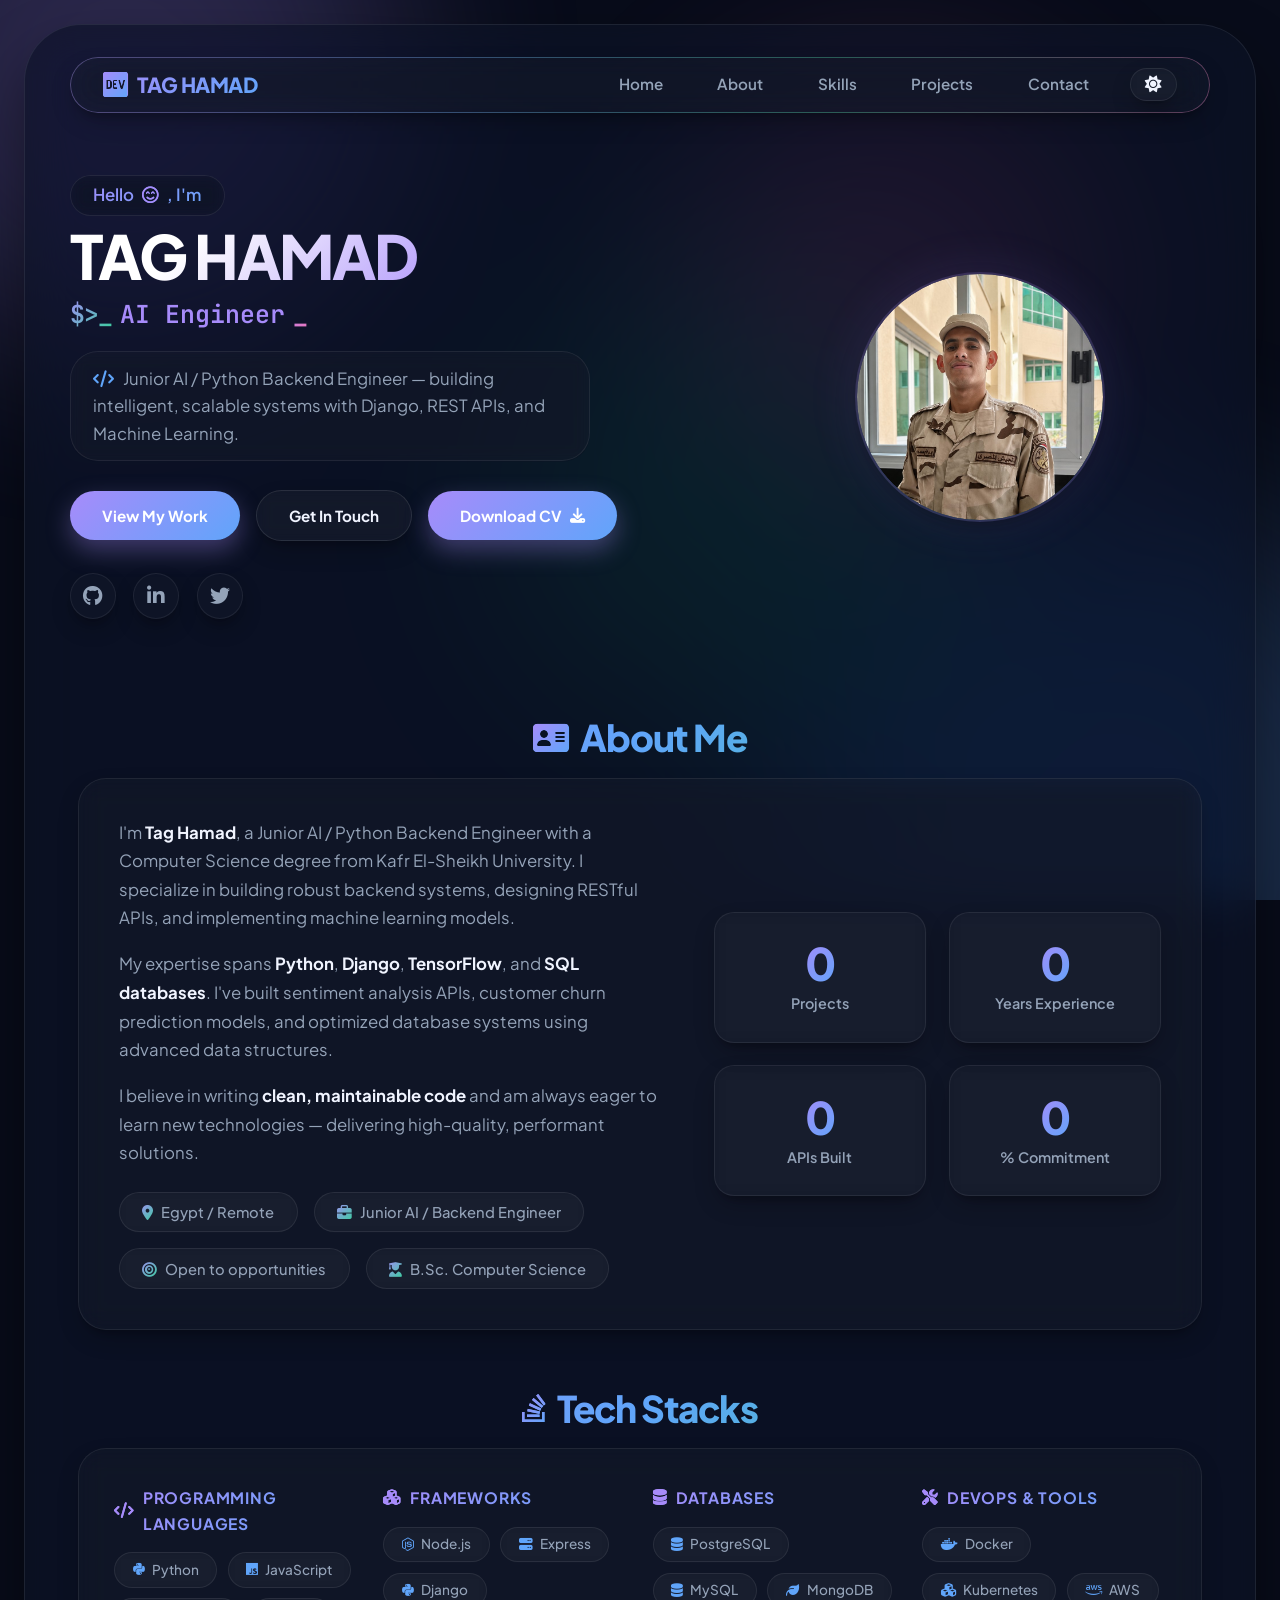
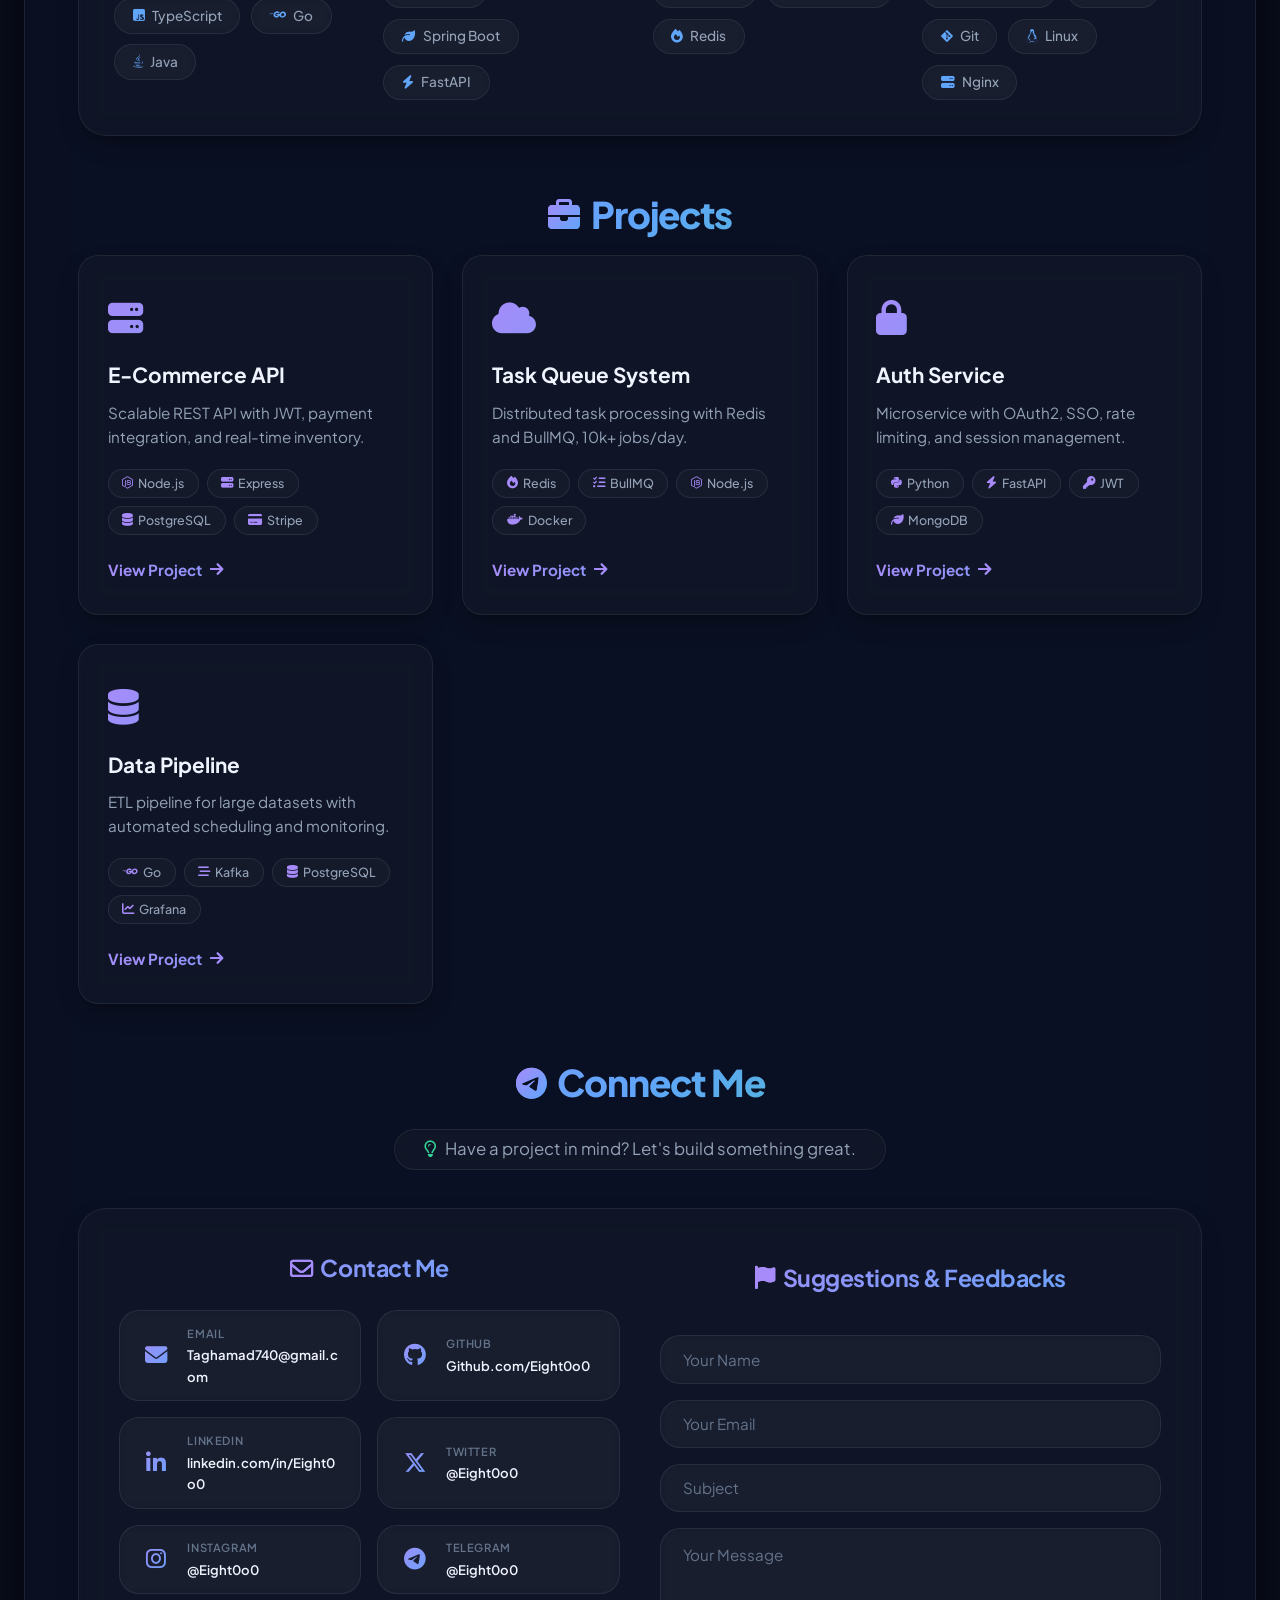
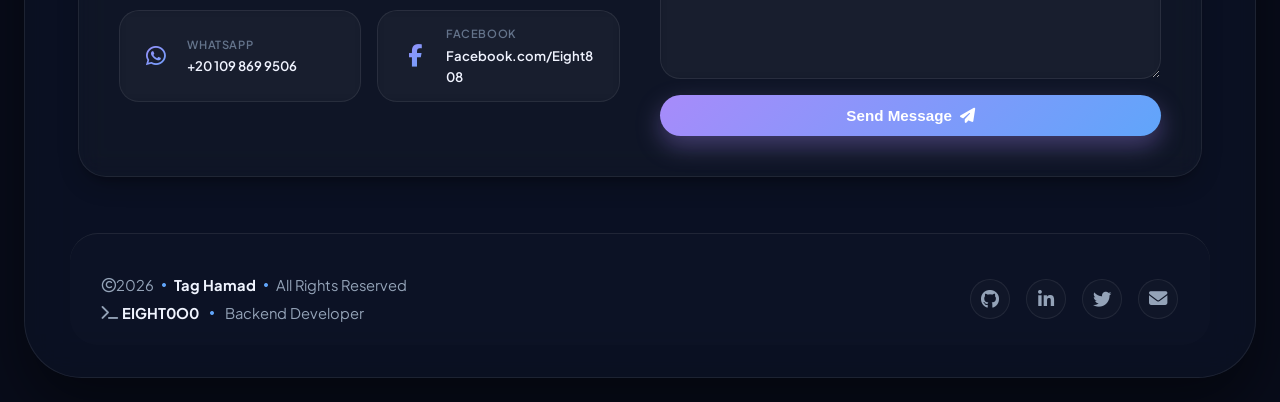
==== commit e00c8b66: "Update index.html" ====
--- a/index.html
+++ b/index.html
@@ -1269,9 +1269,9 @@
 
     /* Mobile Devices (max-width: 768px) */
     @media (max-width: 768px) {
-      body {
+      /* body {
         padding: 0.8rem;
-      }
+      } */
 
       .glass-wrapper {
         padding: 1.4rem 1.2rem;
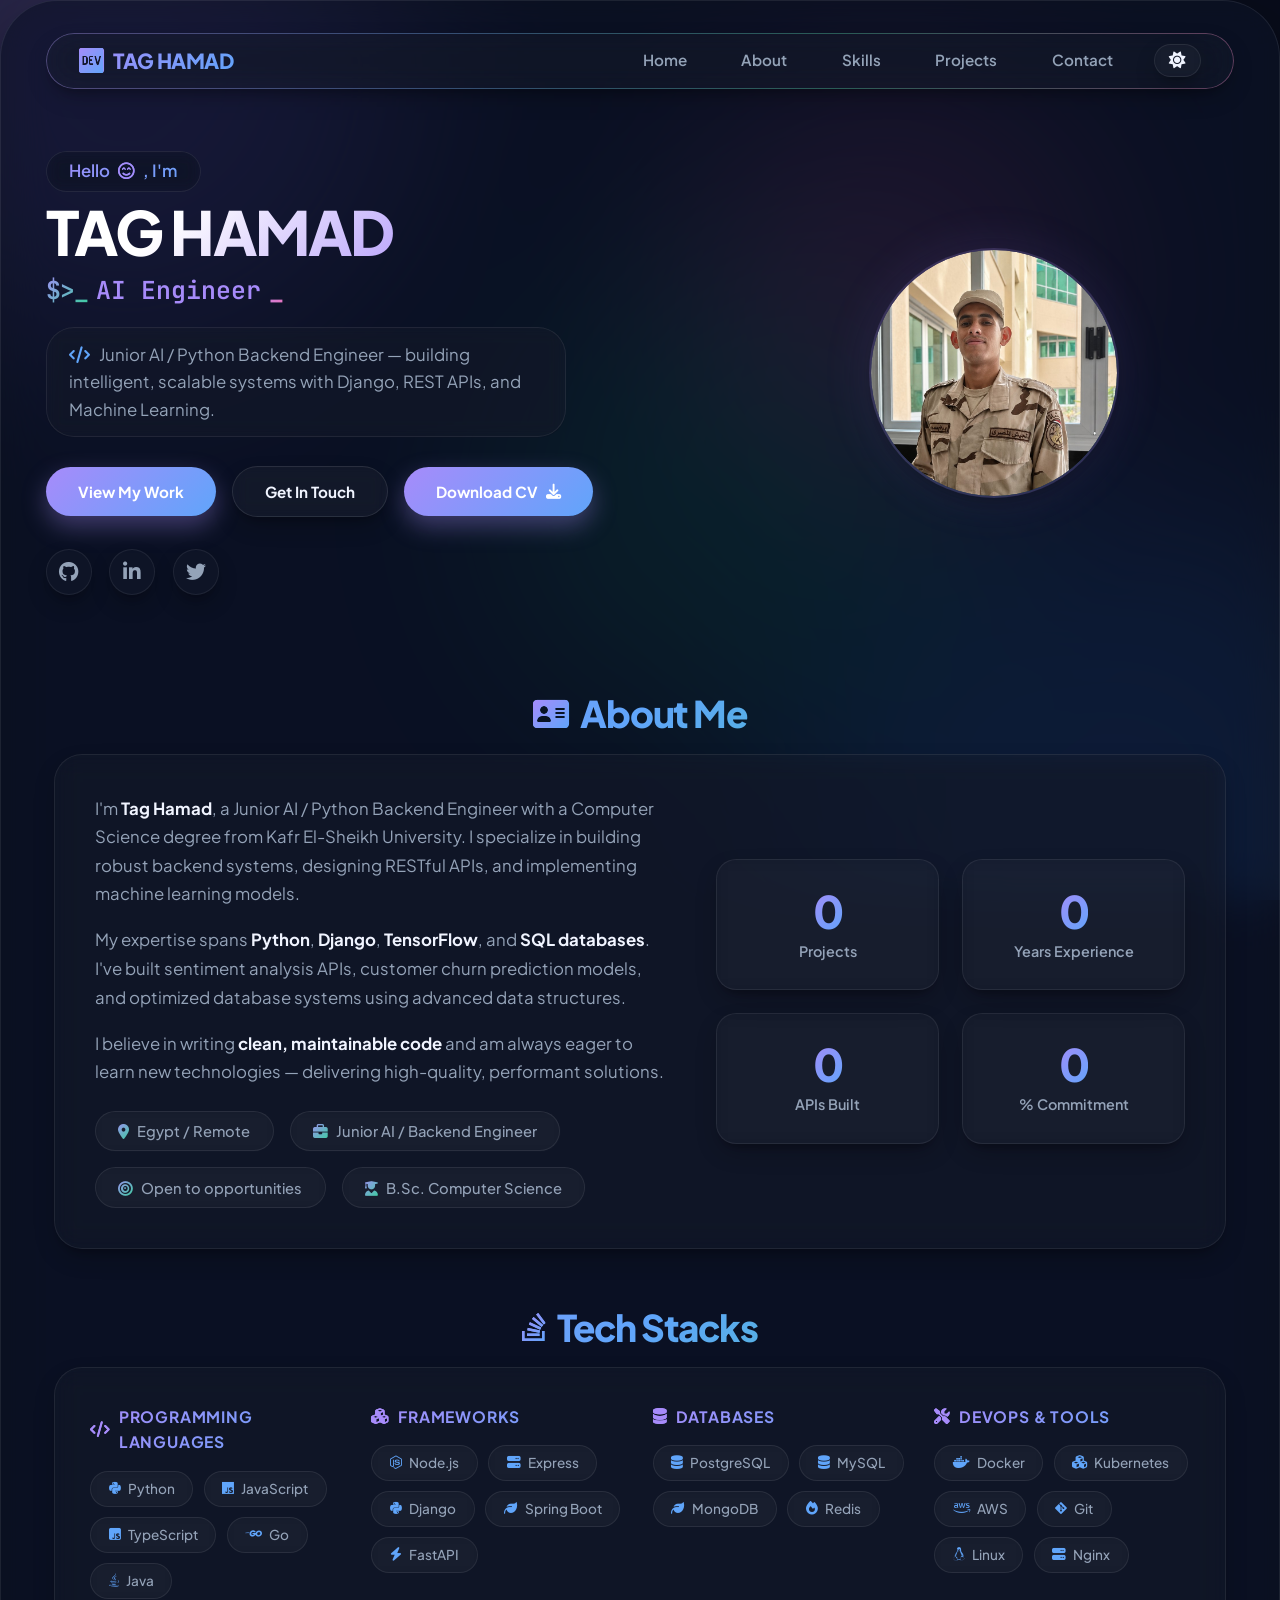
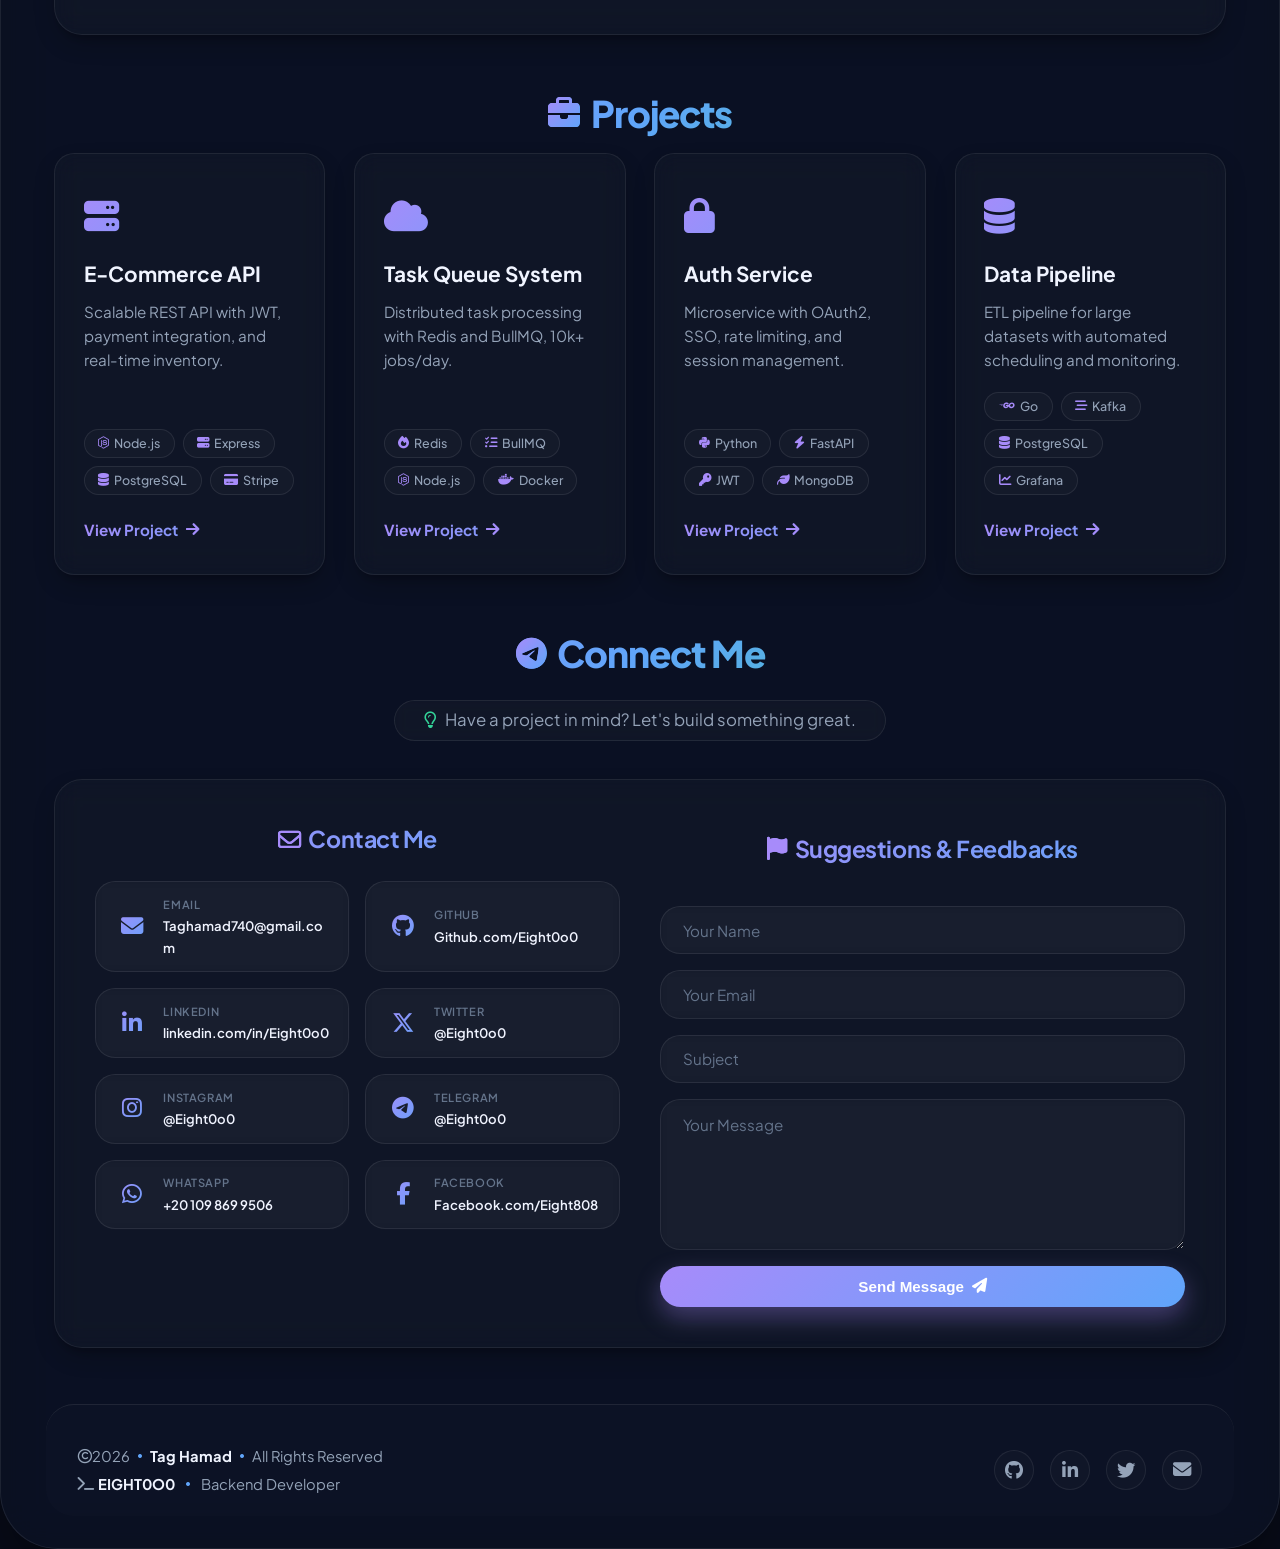
==== commit 04ab6aa1: "Update index.html" ====
--- a/index.html
+++ b/index.html
@@ -143,7 +143,7 @@
       line-height: 1.65;
       transition: background 0.4s ease, color 0.4s ease;
       min-height: 100vh;
-      padding: 1.5rem;
+      /* padding: 1.5rem; */
       position: relative;
       overflow-x: hidden;
       -webkit-font-smoothing: antialiased;
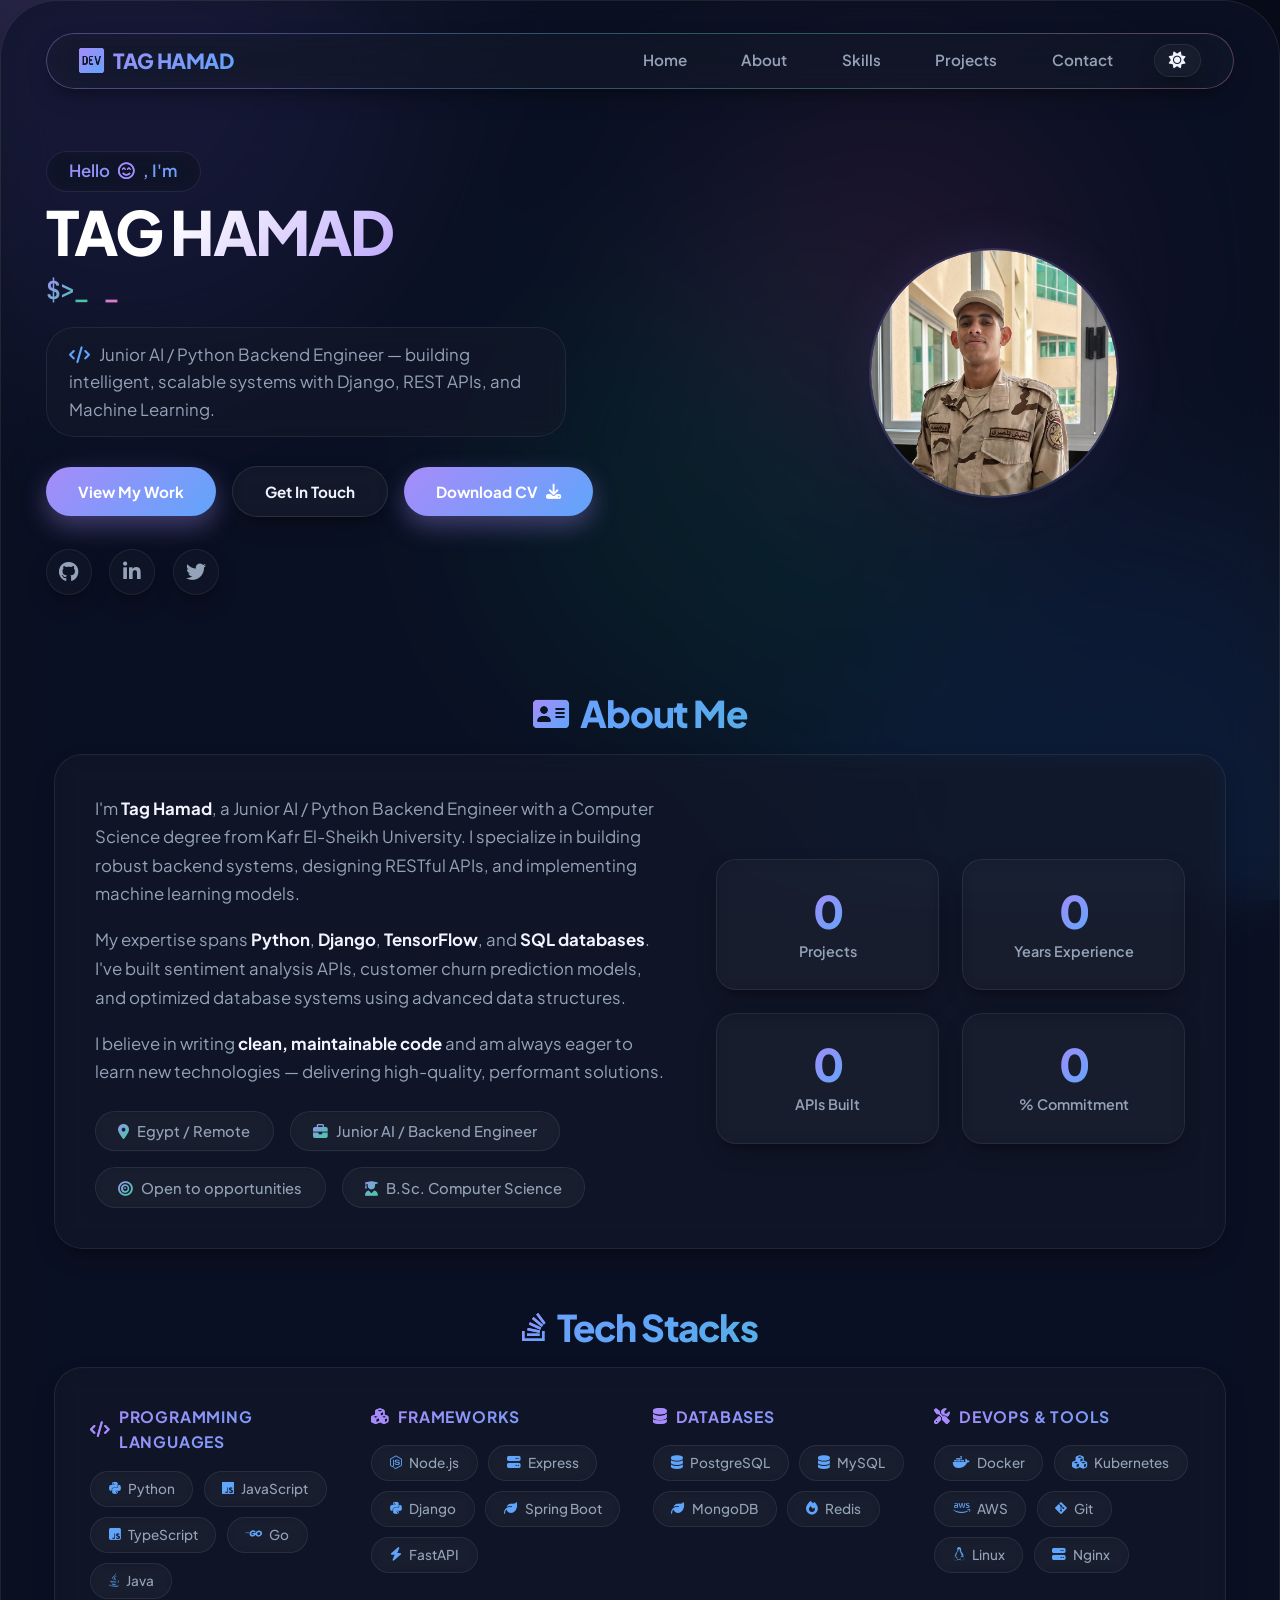
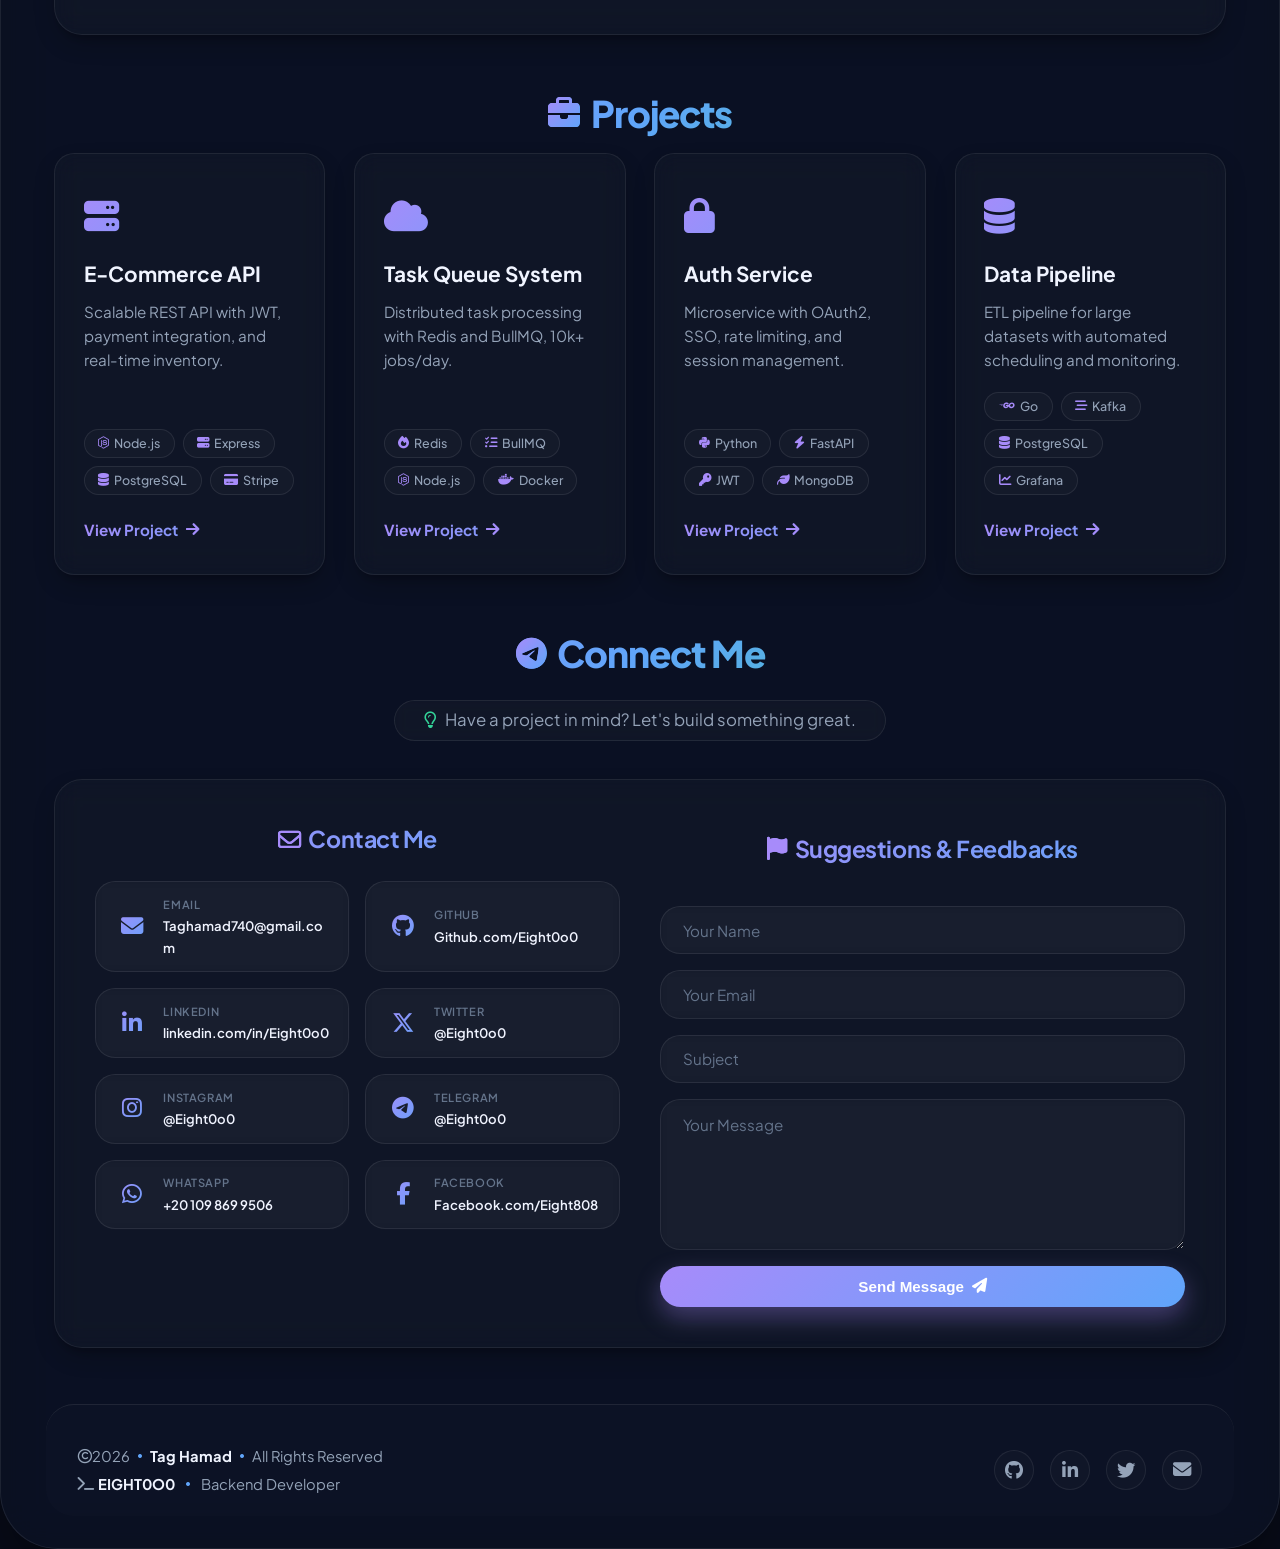
==== commit 60cf10ef: "Update index.html" ====
--- a/index.html
+++ b/index.html
@@ -1240,8 +1240,8 @@
       }
 
       .avatar-circle {
-        width: 210px;
-        height: 210px;
+        width: 300px;
+        height: 300px;
       }
 
       .hero-desc {
@@ -1392,8 +1392,8 @@
       }
 
       .avatar-circle {
-        width: 180px;
-        height: 180px;
+        width: 250px;
+        height: 250px;
         box-shadow: 0 0 35px rgba(167, 139, 250, 0.15), var(--shadow-card);
       }
 
@@ -1433,8 +1433,8 @@
       }
 
       .avatar-circle {
-        width: 150px;
-        height: 150px;
+        width: 180px;
+        height: 180px;
         box-shadow: 0 0 25px rgba(167, 139, 250, 0.12), var(--shadow-card);
       }
 
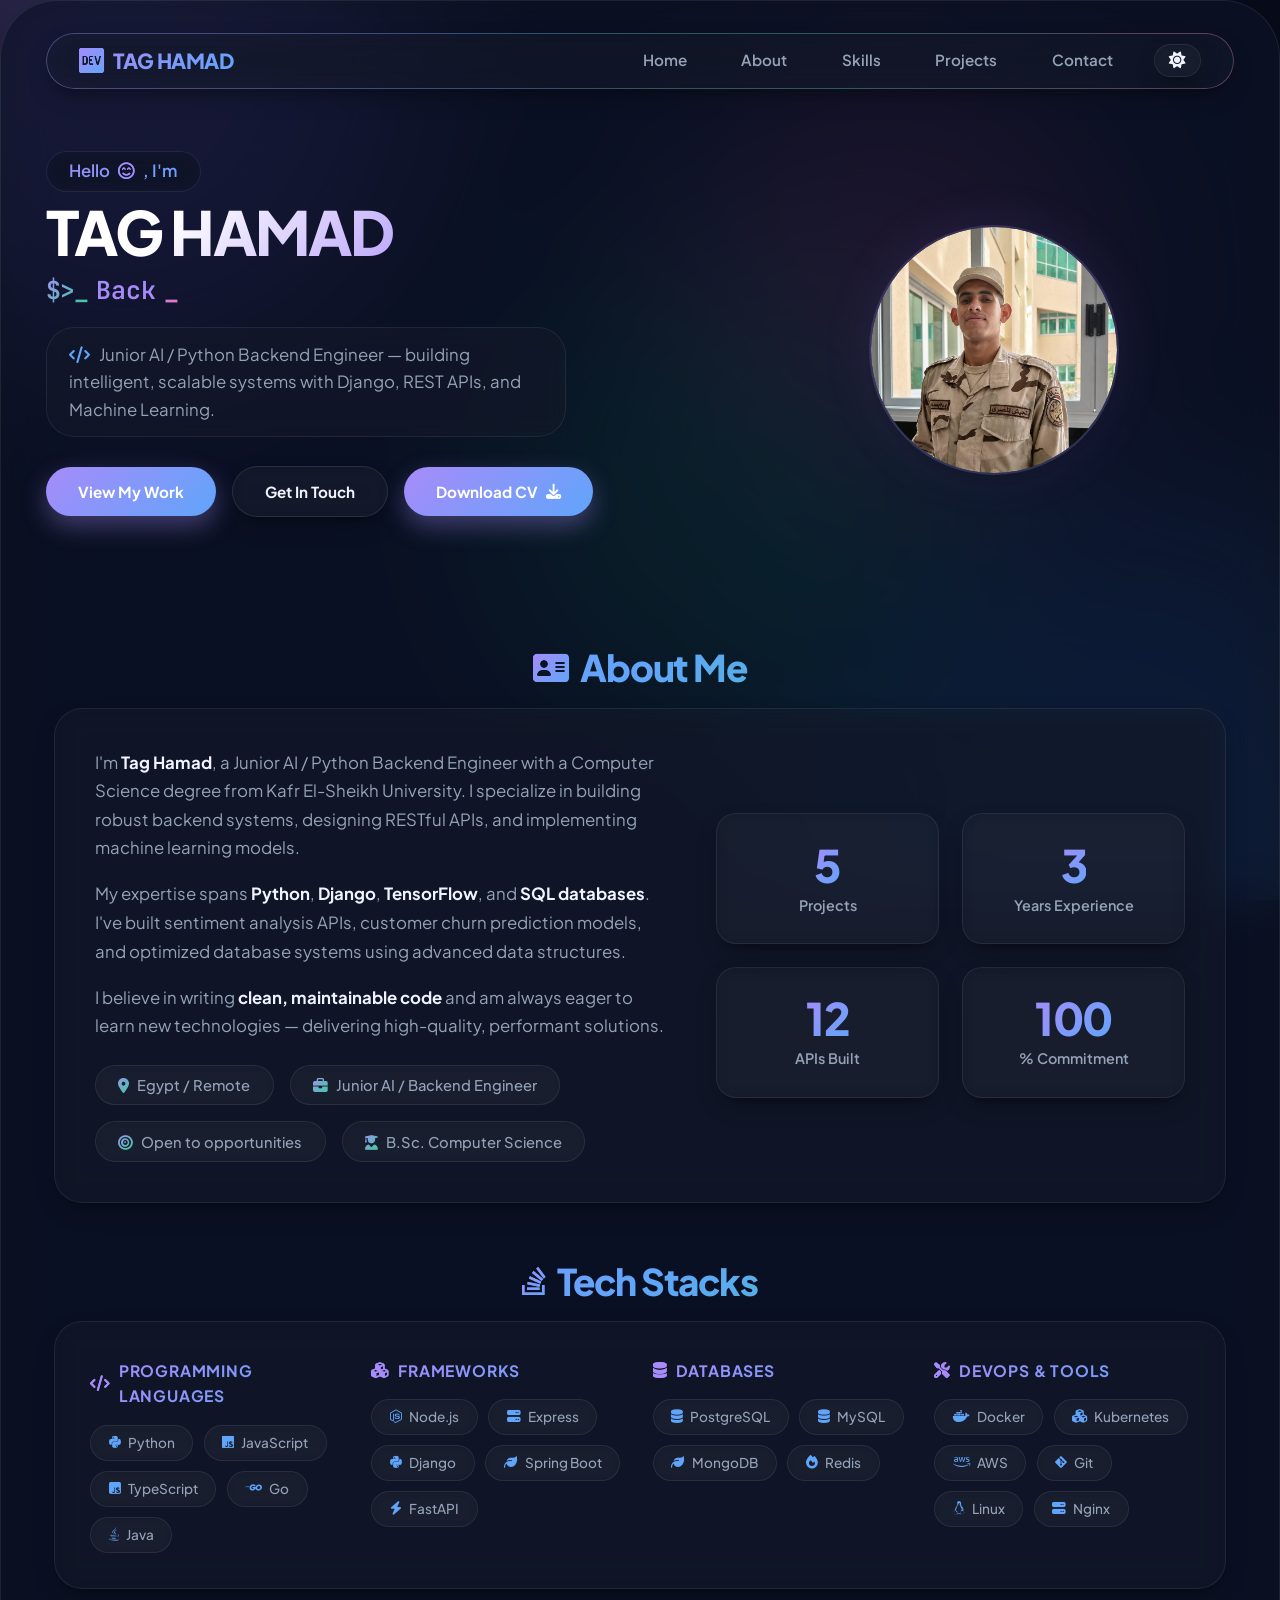
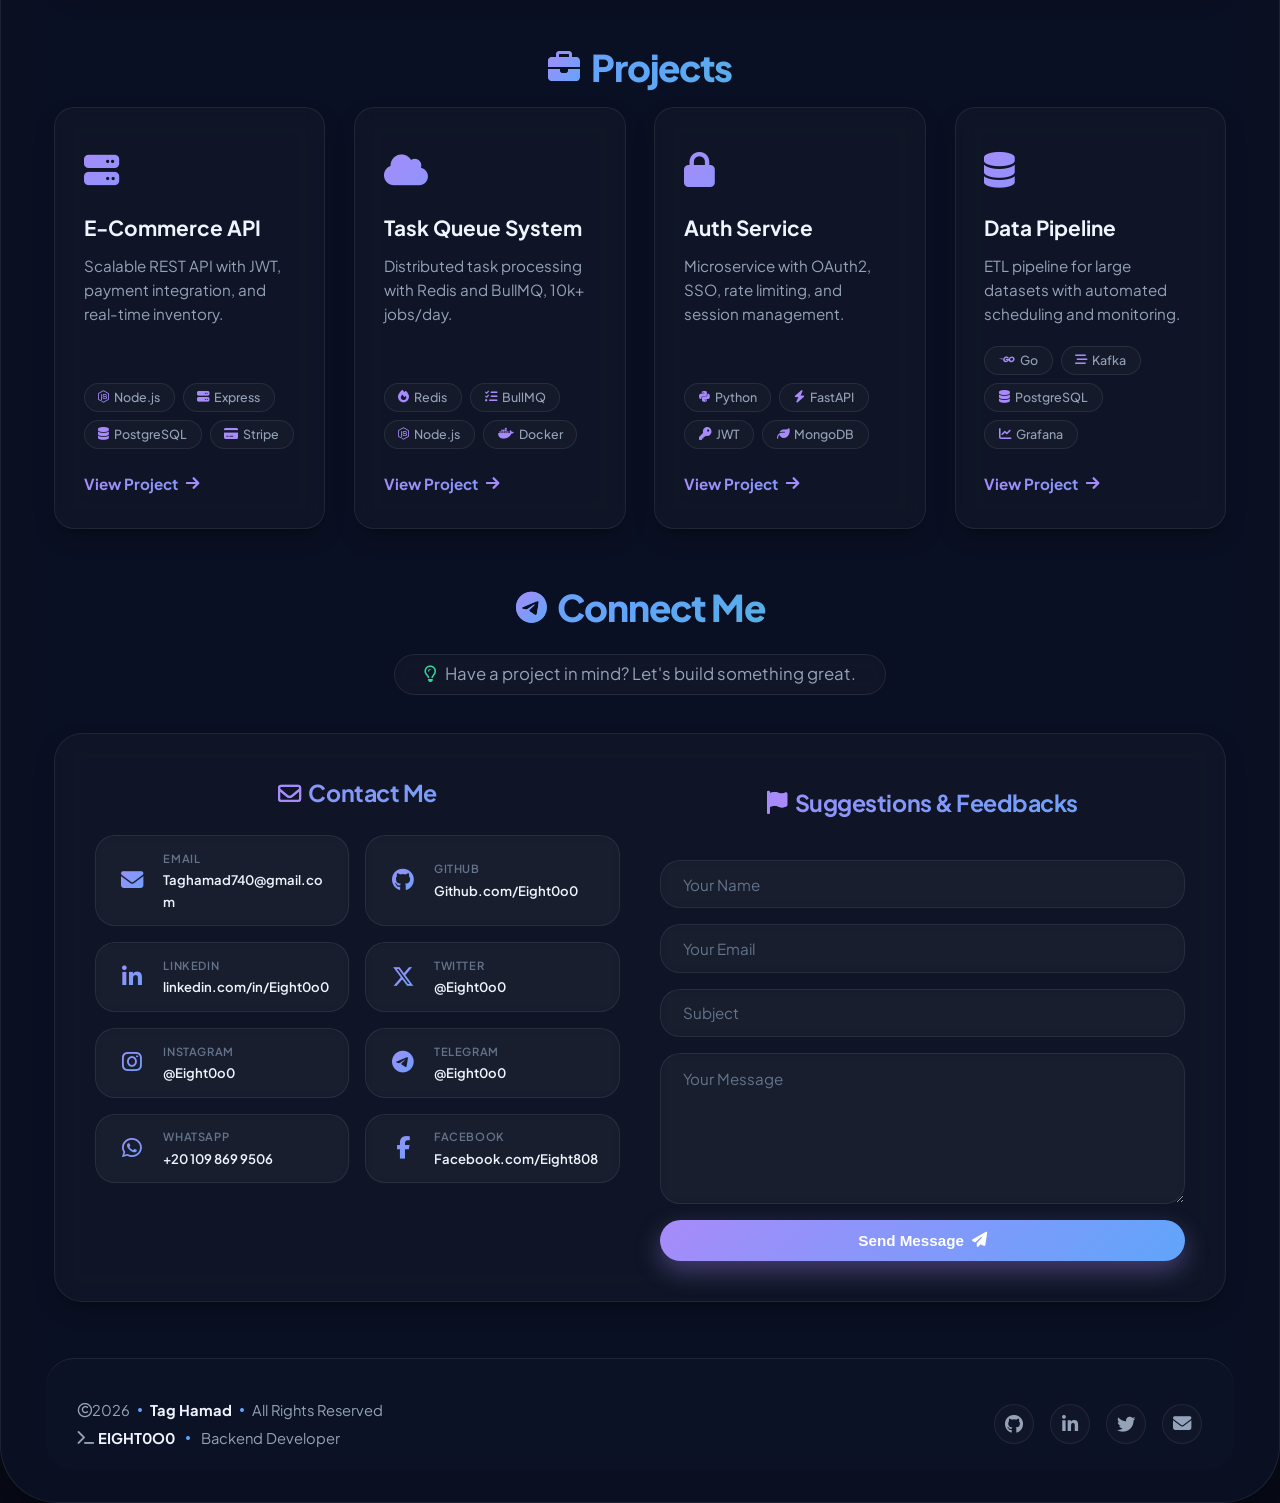
==== commit 4afaf1da: "Update index.html" ====
--- a/index.html
+++ b/index.html
@@ -609,7 +609,7 @@
       box-shadow: var(--shadow-card-hover);
     }
 
-    .hero-social {
+    /* .hero-social {
       display: flex;
       gap: 1.1rem;
       align-items: center;
@@ -628,15 +628,15 @@
       font-size: 1.25rem;
       transition: var(--transition);
       box-shadow: var(--shadow-card);
-    }
-
-    .hero-social a:hover {
+    } */
+
+    /* .hero-social a:hover {
       background: linear-gradient(135deg, var(--aurora-1), var(--aurora-2));
       color: #ffffff;
       border-color: transparent;
       transform: translateY(-4px) scale(1.06);
       box-shadow: 0 10px 24px rgba(167, 139, 250, 0.35);
-    }
+    } */
 
     /* Hero Avatar */
     .avatar-circle {
@@ -1553,11 +1553,11 @@
             <a href="#contact" class="btn btn-secondary">Get In Touch</a>
             <a href="Tag_Hamad_Resume.pdf" download class="btn btn-primary">Download CV <i class="fa-solid fa-download"></i></a>
           </div>
-          <div class="hero-social">
+          <!-- <div class="hero-social">
             <a href="https://github.com/Eight0o0" target="_blank" rel="noopener noreferrer" aria-label="GitHub"><i class="fab fa-github"></i></a>
             <a href="https://linkedin.com/in/Eight0o0" target="_blank" rel="noopener noreferrer" aria-label="LinkedIn"><i class="fab fa-linkedin-in"></i></a>
             <a href="https://twitter.com/Eight0o0" target="_blank" rel="noopener noreferrer" aria-label="Twitter"><i class="fab fa-twitter"></i></a>
-          </div>
+          </div> -->
         </div>
         <div class="hero-avatar">
           <div class="avatar-circle">
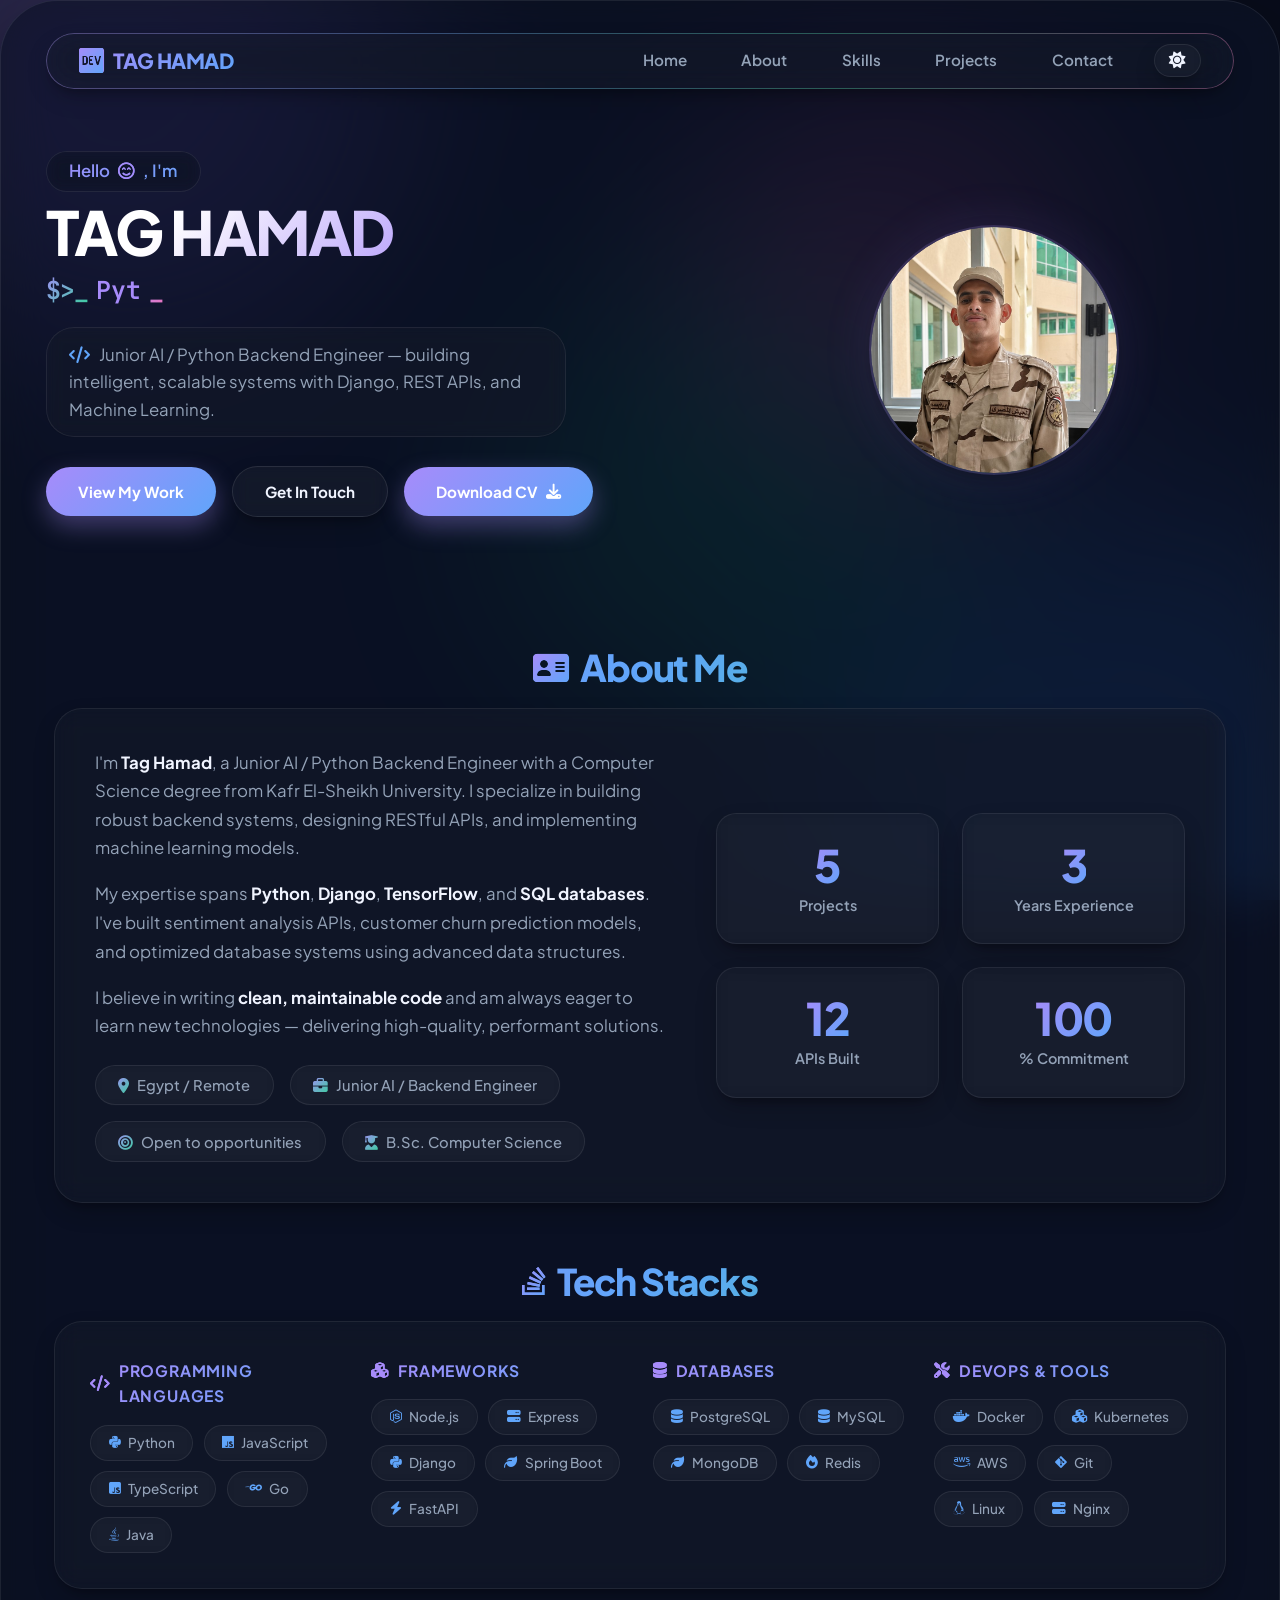
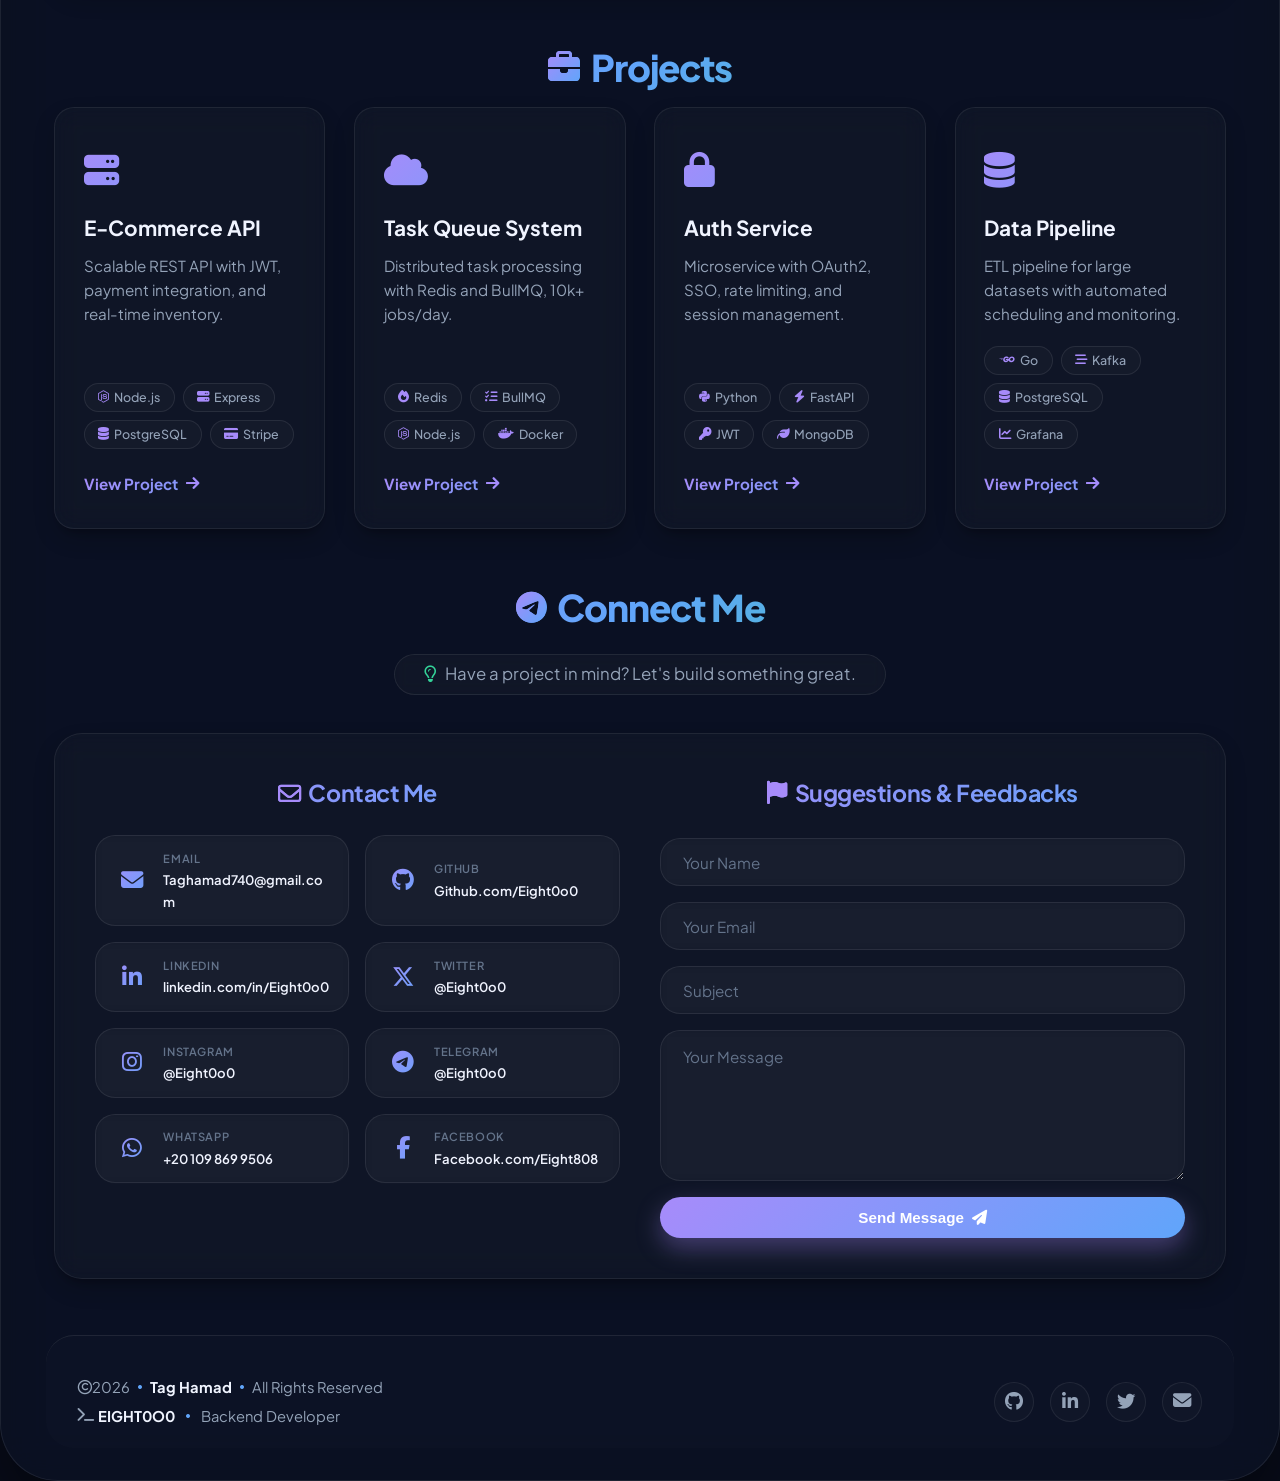
==== commit ac61a1b8: "Update index.html" ====
--- a/index.html
+++ b/index.html
@@ -1793,8 +1793,8 @@
               </div>
             </div>
           </div>
-          <form class="contact-form" id="contactForm">
-            <div class="column-title">
+          <form class="contact-form" id="contactForm" style="margin-top: -10px;">
+            <div class="column-title" style="margin-bottom: 10px; ">
               <i class="fas fa-flag"></i> Suggestions &amp; Feedbacks
             </div>
             <input type="text" placeholder="Your Name" required />
